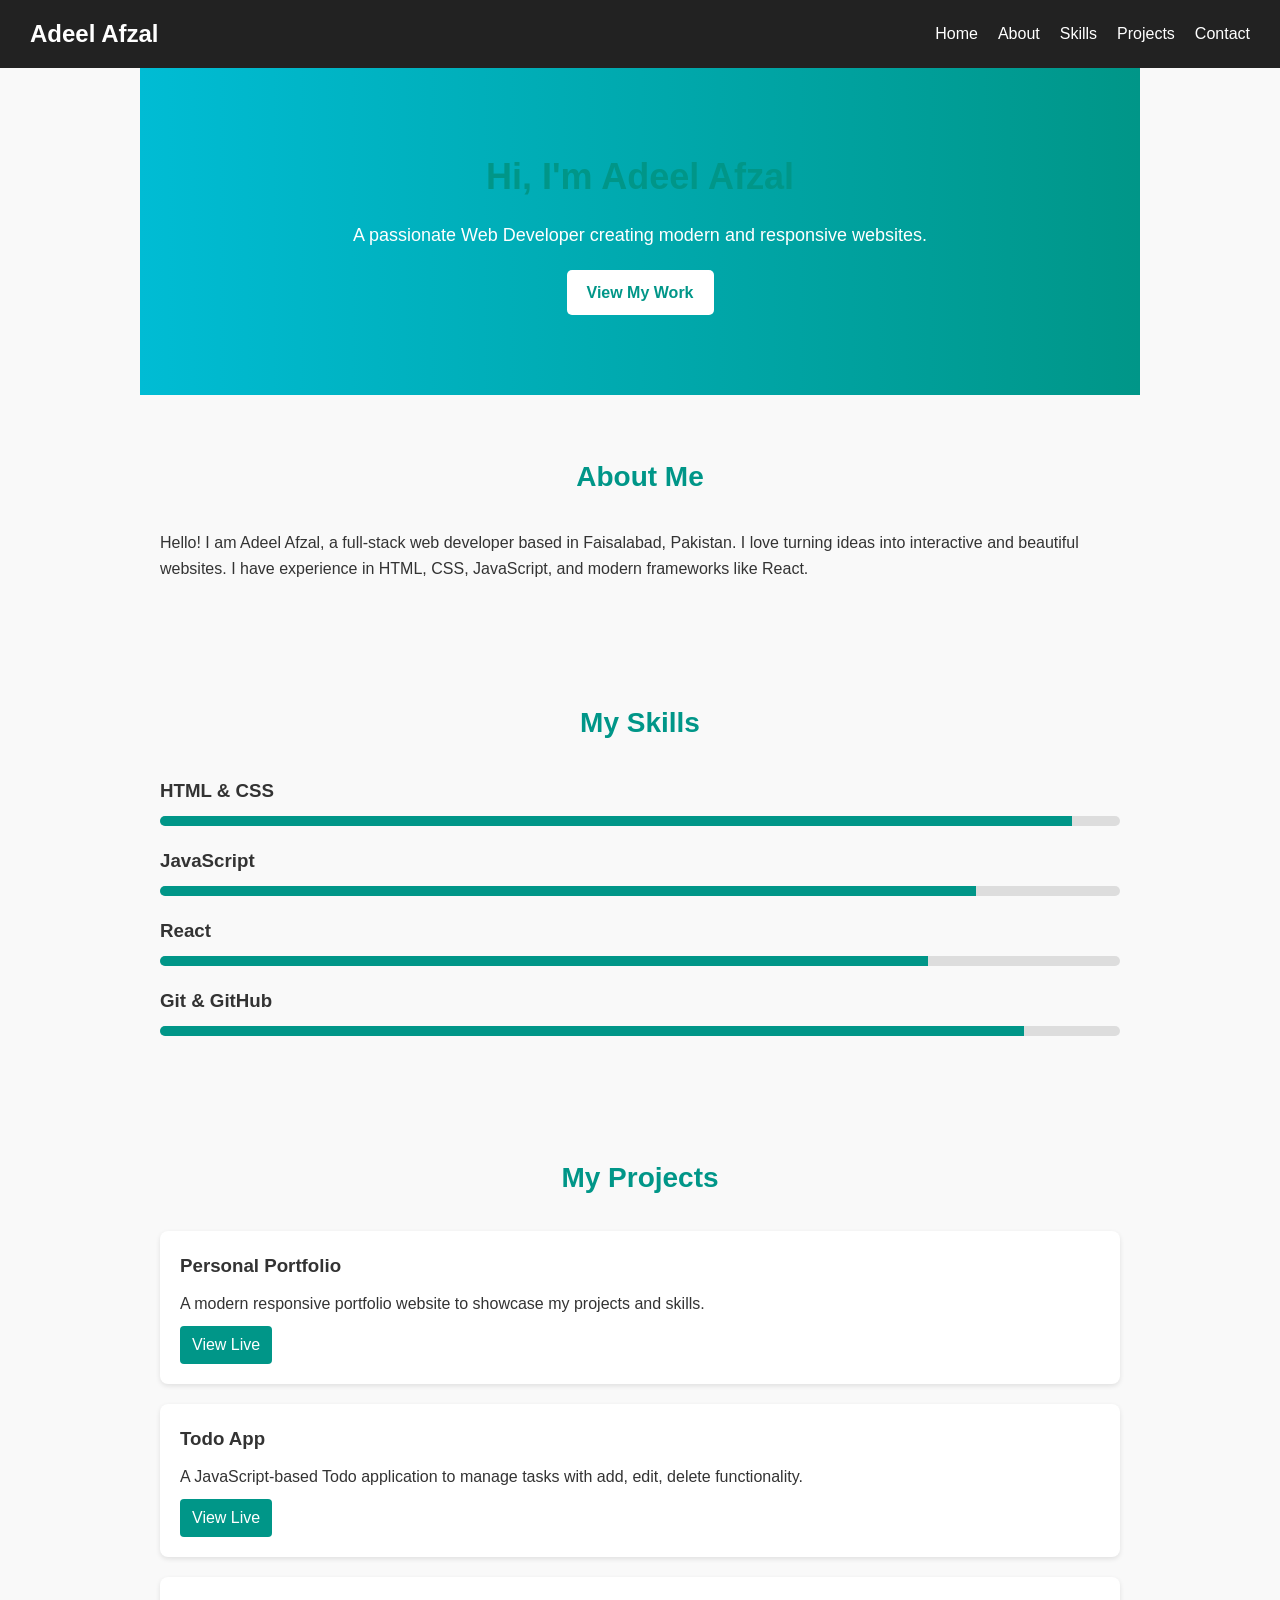
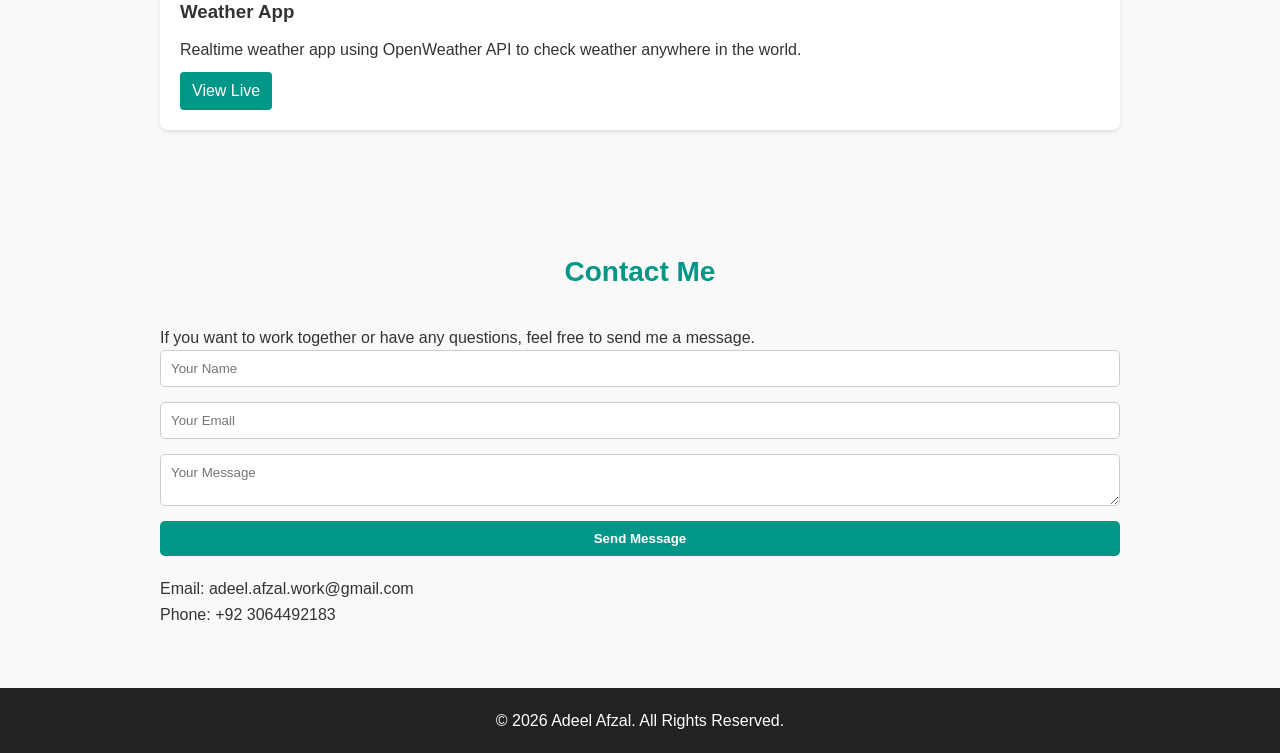
==== index.html @ 2c7554bf "Add files via upload" ====
<!DOCTYPE html>
<html lang="en">
<head>
    <meta charset="UTF-8">
    <meta name="viewport" content="width=device-width, initial-scale=1.0">
    <title>Adeel Afzal Portfolio</title>
    <link rel="stylesheet" href="style.css">
</head>
<body>

    <!-- Header / Logo -->
    <header>
        <div class="logo">
            <h1>Adeel Afzal</h1>
        </div>
        <nav>
            <ul>
                <li><a href="#home">Home</a></li>
                <li><a href="#about">About</a></li>
                <li><a href="#skills">Skills</a></li>
                <li><a href="#projects">Projects</a></li>
                <li><a href="#contact">Contact</a></li>
            </ul>
        </nav>
    </header>

    <!-- Hero Section -->
    <section id="home" class="hero">
        <h2>Hi, I'm Adeel Afzal</h2>
        <p>A passionate Web Developer creating modern and responsive websites.</p>
        <a href="#projects" class="btn">View My Work</a>
    </section>

    <!-- About Section -->
    <section id="about" class="about">
        <h2>About Me</h2>
        <p>Hello! I am Adeel Afzal, a full-stack web developer based in Faisalabad, Pakistan. I love turning ideas into interactive and beautiful websites. I have experience in HTML, CSS, JavaScript, and modern frameworks like React.</p>
    </section>

    <!-- Skills Section -->
    <section id="skills" class="skills">
        <h2>My Skills</h2>
        <div class="skill-list">
            <div class="skill">
                <h3>HTML & CSS</h3>
                <div class="skill-bar"><div class="skill-level" style="width: 95%;"></div></div>
            </div>
            <div class="skill">
                <h3>JavaScript</h3>
                <div class="skill-bar"><div class="skill-level" style="width: 85%;"></div></div>
            </div>
            <div class="skill">
                <h3>React</h3>
                <div class="skill-bar"><div class="skill-level" style="width: 80%;"></div></div>
            </div>
            <div class="skill">
                <h3>Git & GitHub</h3>
                <div class="skill-bar"><div class="skill-level" style="width: 90%;"></div></div>
            </div>
        </div>
    </section>

    <!-- Projects Section -->
    <section id="projects" class="projects">
        <h2>My Projects</h2>
        <div class="project-cards">
            <div class="project-card">
                <h3>Personal Portfolio</h3>
                <p>A modern responsive portfolio website to showcase my projects and skills.</p>
                <a href="https://adeelafzalwork-jp.github.io/portfolio/" target="_blank" class="btn-small">View Live</a>
            </div>
            <div class="project-card">
                <h3>Todo App</h3>
                <p>A JavaScript-based Todo application to manage tasks with add, edit, delete functionality.</p>
                <a href="#" class="btn-small">View Live</a>
            </div>
            <div class="project-card">
                <h3>Weather App</h3>
                <p>Realtime weather app using OpenWeather API to check weather anywhere in the world.</p>
                <a href="#" class="btn-small">View Live</a>
            </div>
        </div>
    </section>

    <!-- Contact Section -->
    <section id="contact" class="contact">
        <h2>Contact Me</h2>
        <p>If you want to work together or have any questions, feel free to send me a message.</p>
        <form action="mailto:adeel.afzal@example.com" method="post" enctype="text/plain">
            <input type="text" name="name" placeholder="Your Name" required>
            <input type="email" name="email" placeholder="Your Email" required>
            <textarea name="message" placeholder="Your Message" required></textarea>
            <button type="submit" class="btn">Send Message</button>
        </form>
        <div class="contact-info">
            <p>Email: adeel.afzal.work@gmail.com</p>
            <p>Phone: +92 3064492183</p>
        </div>
    </section>

    <!-- Footer -->
    <footer>
        <p>&copy; 2026 Adeel Afzal. All Rights Reserved.</p>
    </footer>

</body>
</html>
---- style.css ----
/* General Reset */
* {
    margin: 0;
    padding: 0;
    box-sizing: border-box;
    font-family: Arial, sans-serif;
}

/* Body */
body {
    line-height: 1.6;
    background: #f9f9f9;
    color: #333;
}

/* Header */
header {
    display: flex;
    justify-content: space-between;
    align-items: center;
    background: #222;
    color: #fff;
    padding: 15px 30px;
}

header .logo h1 {
    font-size: 24px;
}

header nav ul {
    list-style: none;
    display: flex;
    gap: 20px;
}

header nav ul li a {
    color: #fff;
    text-decoration: none;
    transition: color 0.3s;
}

header nav ul li a:hover {
    color: #00bcd4;
}

/* Hero Section */
.hero {
    text-align: center;
    padding: 80px 20px;
    background: linear-gradient(to right, #00bcd4, #009688);
    color: #fff;
}

.hero h2 {
    font-size: 36px;
    margin-bottom: 15px;
}

.hero p {
    font-size: 18px;
    margin-bottom: 20px;
}

.btn {
    display: inline-block;
    padding: 10px 20px;
    background: #fff;
    color: #009688;
    border-radius: 5px;
    text-decoration: none;
    font-weight: bold;
}

.btn:hover {
    background: #eee;
}

/* Sections */
section {
    padding: 60px 20px;
    max-width: 1000px;
    margin: auto;
}

section h2 {
    text-align: center;
    margin-bottom: 30px;
    font-size: 28px;
    color: #009688;
}

/* Skills */
.skill-list {
    display: grid;
    gap: 20px;
}

.skill h3 {
    margin-bottom: 10px;
}

.skill-bar {
    background: #ddd;
    border-radius: 5px;
    overflow: hidden;
}

.skill-level {
    height: 10px;
    background: #009688;
}

/* Projects */
.project-cards {
    display: grid;
    gap: 20px;
}

.project-card {
    background: #fff;
    padding: 20px;
    border-radius: 8px;
    box-shadow: 0 2px 5px rgba(0,0,0,0.1);
}

.project-card h3 {
    margin-bottom: 10px;
}

.btn-small {
    display: inline-block;
    margin-top: 10px;
    padding: 6px 12px;
    background: #009688;
    color: #fff;
    border-radius: 4px;
    text-decoration: none;
}

.btn-small:hover {
    background: #00796b;
}

/* Contact */
.contact form {
    display: grid;
    gap: 15px;
    margin-bottom: 20px;
}

.contact input, .contact textarea {
    padding: 10px;
    border: 1px solid #ccc;
    border-radius: 5px;
}

.contact button {
    background: #009688;
    color: #fff;
    border: none;
    padding: 10px;
    border-radius: 5px;
    cursor: pointer;
}

.contact button:hover {
    background: #00796b;
}

/* Footer */
footer {
    text-align: center;
    padding: 20px;
    background: #222;
    color: #fff;
}

/* Responsive */
@media (max-width: 768px) {
    header {
        flex-direction: column;
    }
    header nav ul {
        flex-direction: column;
        align-items: center;
    }
}
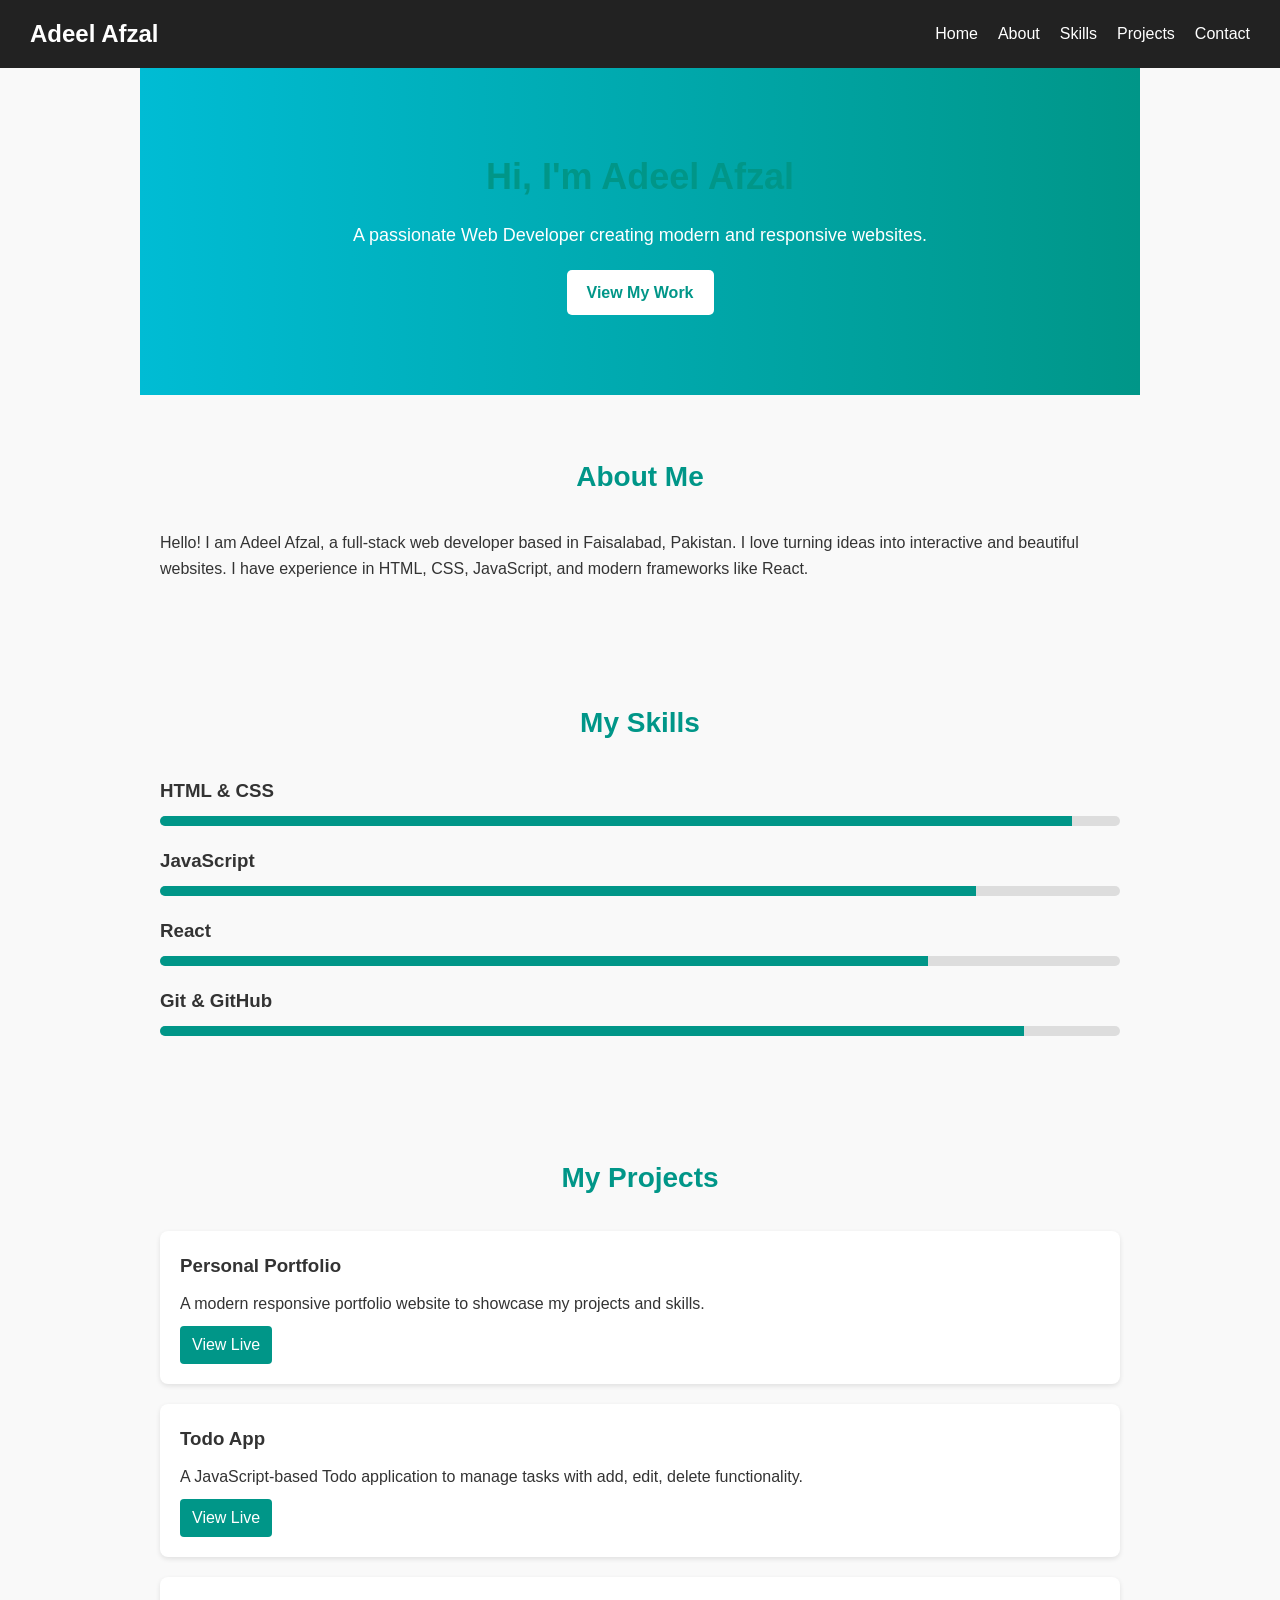
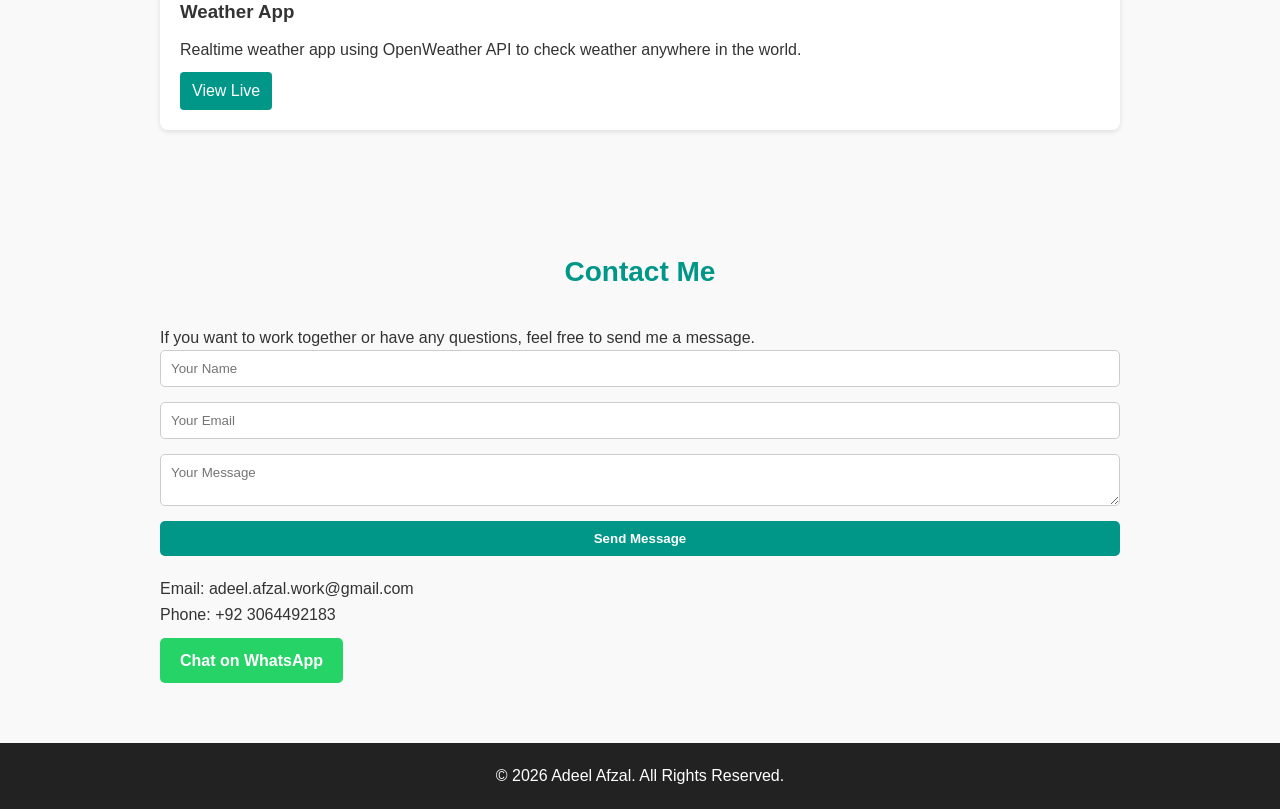
==== commit 12a769af: "Add files via upload" ====
--- a/index.html
+++ b/index.html
@@ -92,9 +92,15 @@
             <textarea name="message" placeholder="Your Message" required></textarea>
             <button type="submit" class="btn">Send Message</button>
         </form>
+
+        <!-- Contact Info with WhatsApp Button -->
         <div class="contact-info">
             <p>Email: adeel.afzal.work@gmail.com</p>
             <p>Phone: +92 3064492183</p>
+            <!-- WhatsApp Button -->
+            <a href="https://wa.me/923064492183?text=Hello%20Adeel!" target="_blank" class="whatsapp-btn">
+                Chat on WhatsApp
+            </a>
         </div>
     </section>
 
--- a/style.css
+++ b/style.css
@@ -165,6 +165,23 @@
 
 .contact button:hover {
     background: #00796b;
+}
+
+/* WhatsApp Button */
+.whatsapp-btn {
+    display: inline-block;
+    background-color: #25D366;
+    color: #fff;
+    padding: 10px 20px;
+    border-radius: 5px;
+    text-decoration: none;
+    font-weight: bold;
+    margin-top: 10px;
+    transition: background 0.3s;
+}
+
+.whatsapp-btn:hover {
+    background-color: #1DA851;
 }
 
 /* Footer */
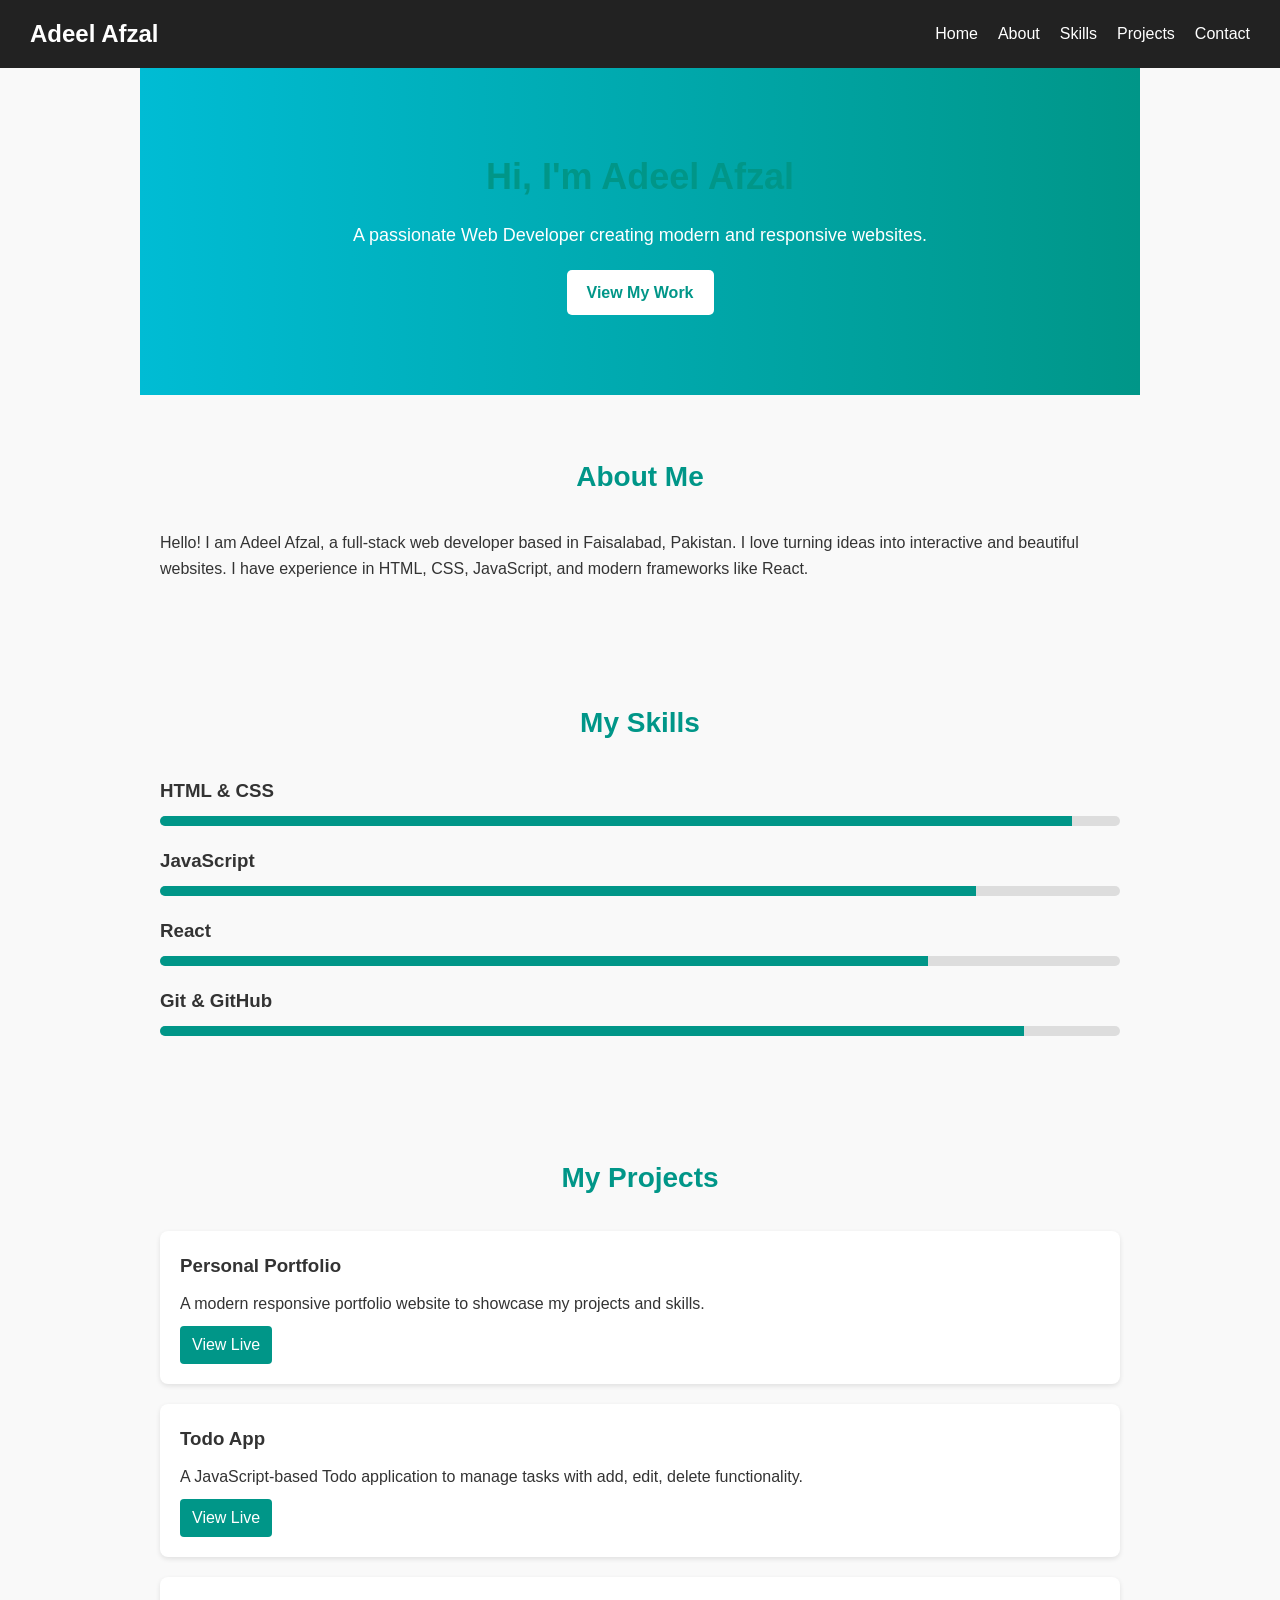
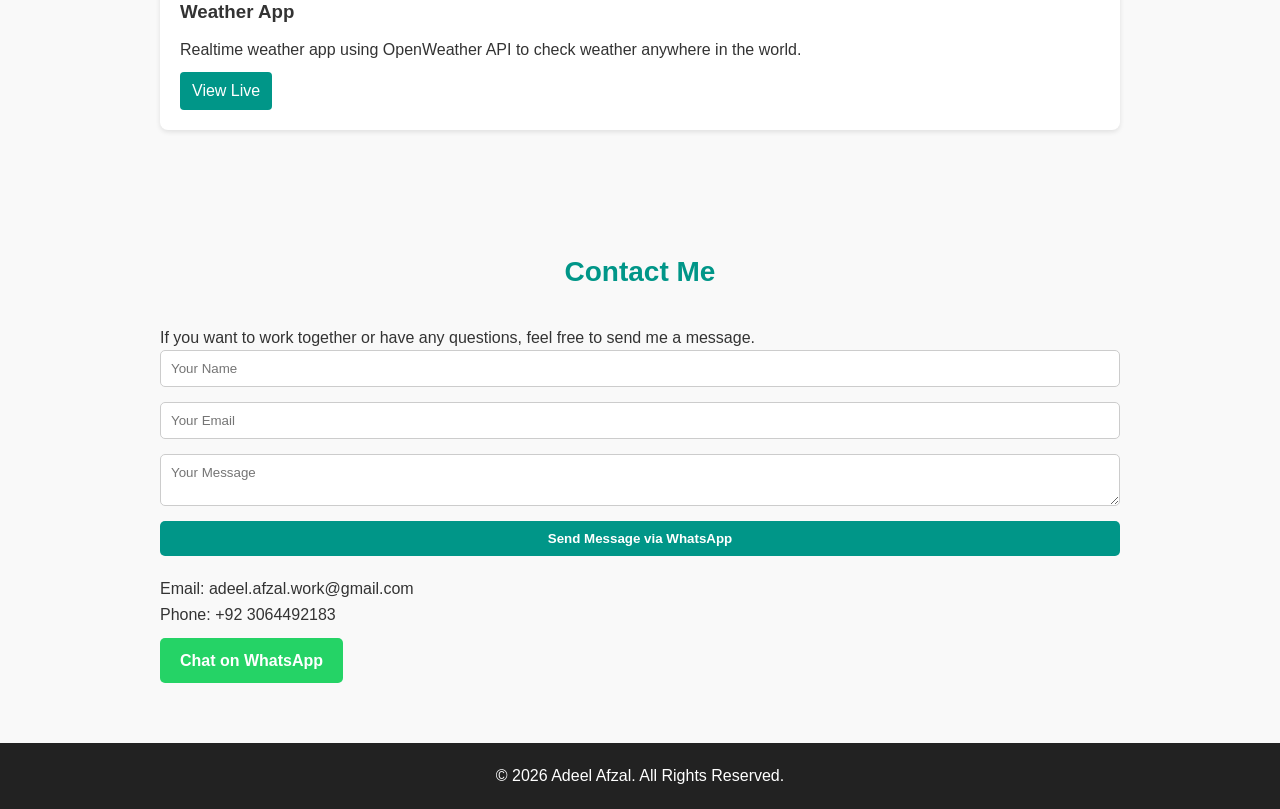
==== commit fc834978: "Add files via upload" ====
--- a/index.html
+++ b/index.html
@@ -86,18 +86,18 @@
     <section id="contact" class="contact">
         <h2>Contact Me</h2>
         <p>If you want to work together or have any questions, feel free to send me a message.</p>
-        <form action="mailto:adeel.afzal@example.com" method="post" enctype="text/plain">
-            <input type="text" name="name" placeholder="Your Name" required>
-            <input type="email" name="email" placeholder="Your Email" required>
-            <textarea name="message" placeholder="Your Message" required></textarea>
-            <button type="submit" class="btn">Send Message</button>
+
+        <!-- WhatsApp Form -->
+        <form id="whatsappForm">
+            <input type="text" name="name" id="name" placeholder="Your Name" required>
+            <input type="email" name="email" id="email" placeholder="Your Email" required>
+            <textarea name="message" id="message" placeholder="Your Message" required></textarea>
+            <button type="submit" class="btn">Send Message via WhatsApp</button>
         </form>
 
-        <!-- Contact Info with WhatsApp Button -->
         <div class="contact-info">
             <p>Email: adeel.afzal.work@gmail.com</p>
             <p>Phone: +92 3064492183</p>
-            <!-- WhatsApp Button -->
             <a href="https://wa.me/923064492183?text=Hello%20Adeel!" target="_blank" class="whatsapp-btn">
                 Chat on WhatsApp
             </a>
@@ -109,5 +109,27 @@
         <p>&copy; 2026 Adeel Afzal. All Rights Reserved.</p>
     </footer>
 
+    <!-- WhatsApp Form Script -->
+    <script>
+    document.getElementById('whatsappForm').addEventListener('submit', function(e){
+        e.preventDefault(); // Prevent normal form submission
+
+        // Get form values
+        let name = document.getElementById('name').value;
+        let email = document.getElementById('email').value;
+        let message = document.getElementById('message').value;
+
+        // Combine into WhatsApp text
+        let fullMessage = `Name: ${name}%0AEmail: ${email}%0AMessage: ${message}`;
+
+        // Your WhatsApp number
+        let whatsappNumber = "923064492183";
+
+        // Open WhatsApp link
+        let url = `https://wa.me/${whatsappNumber}?text=${fullMessage}`;
+        window.open(url, '_blank');
+    });
+    </script>
+
 </body>
 </html>
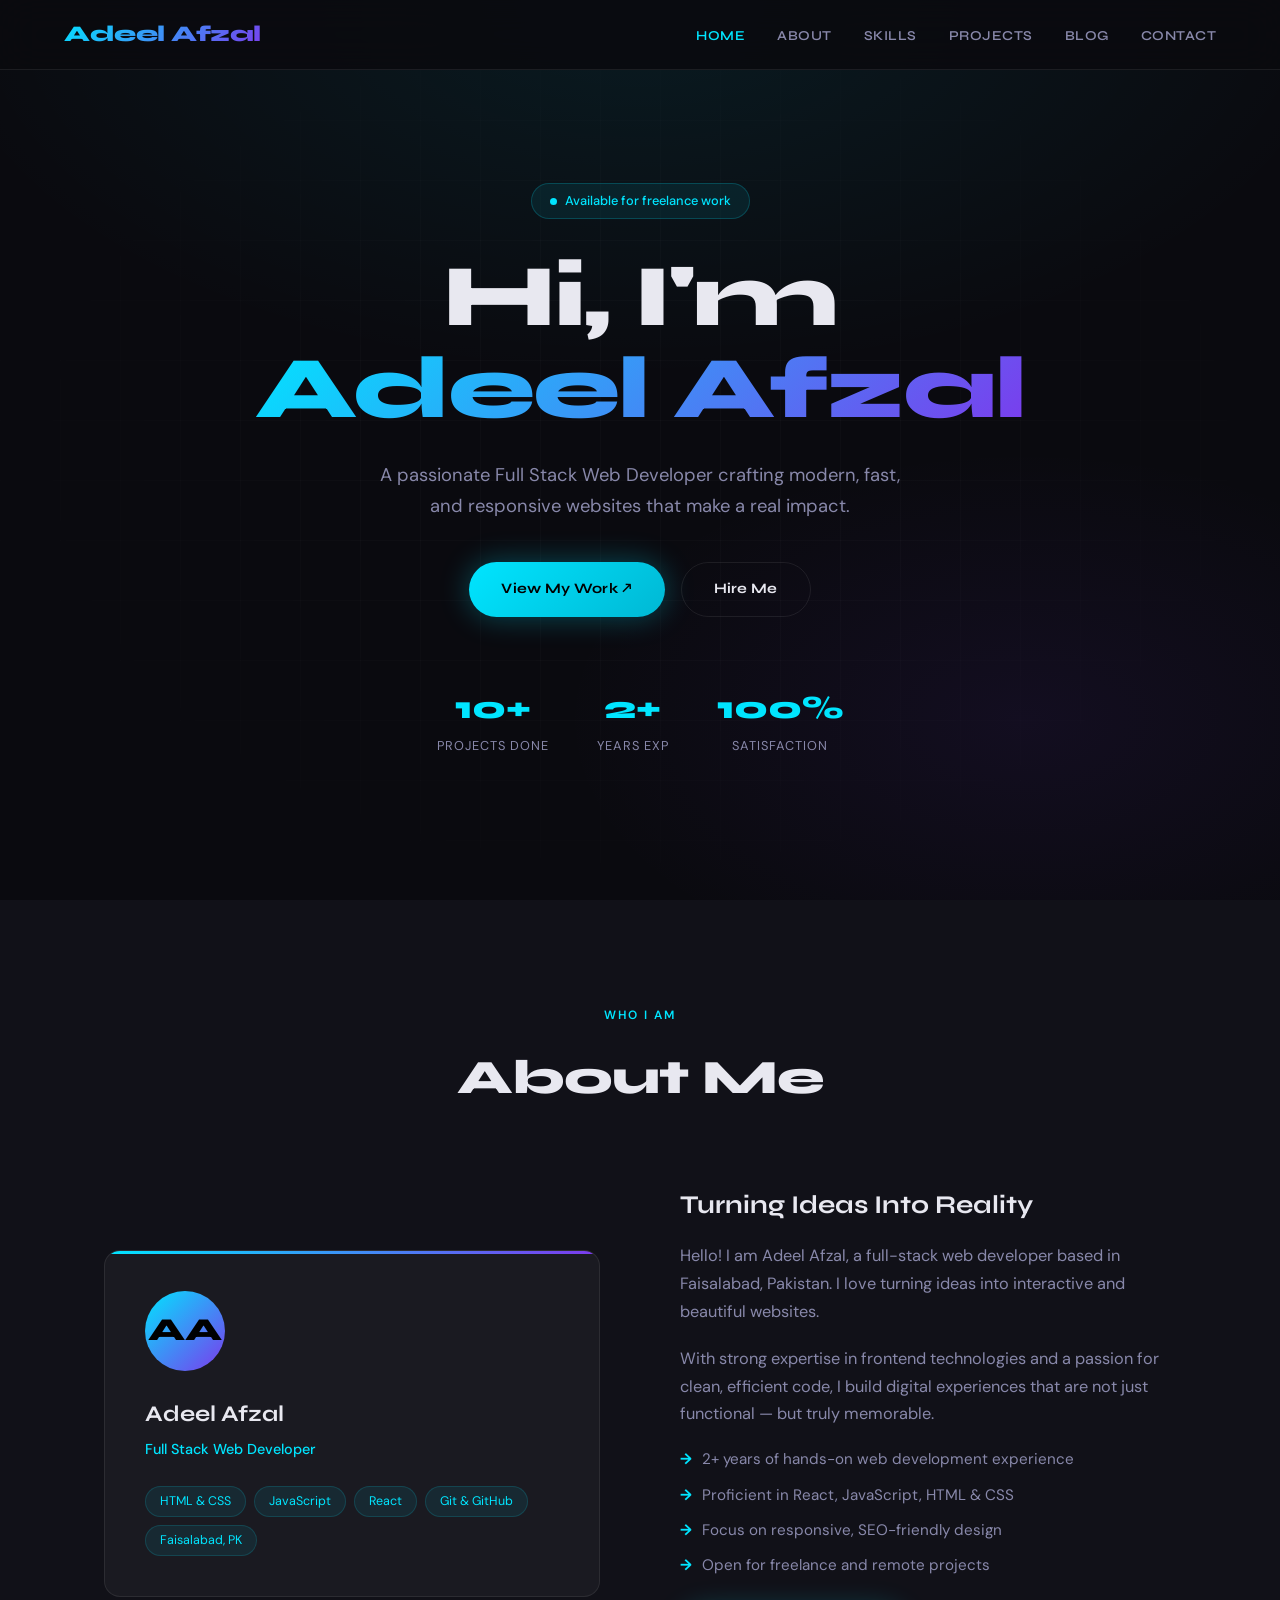
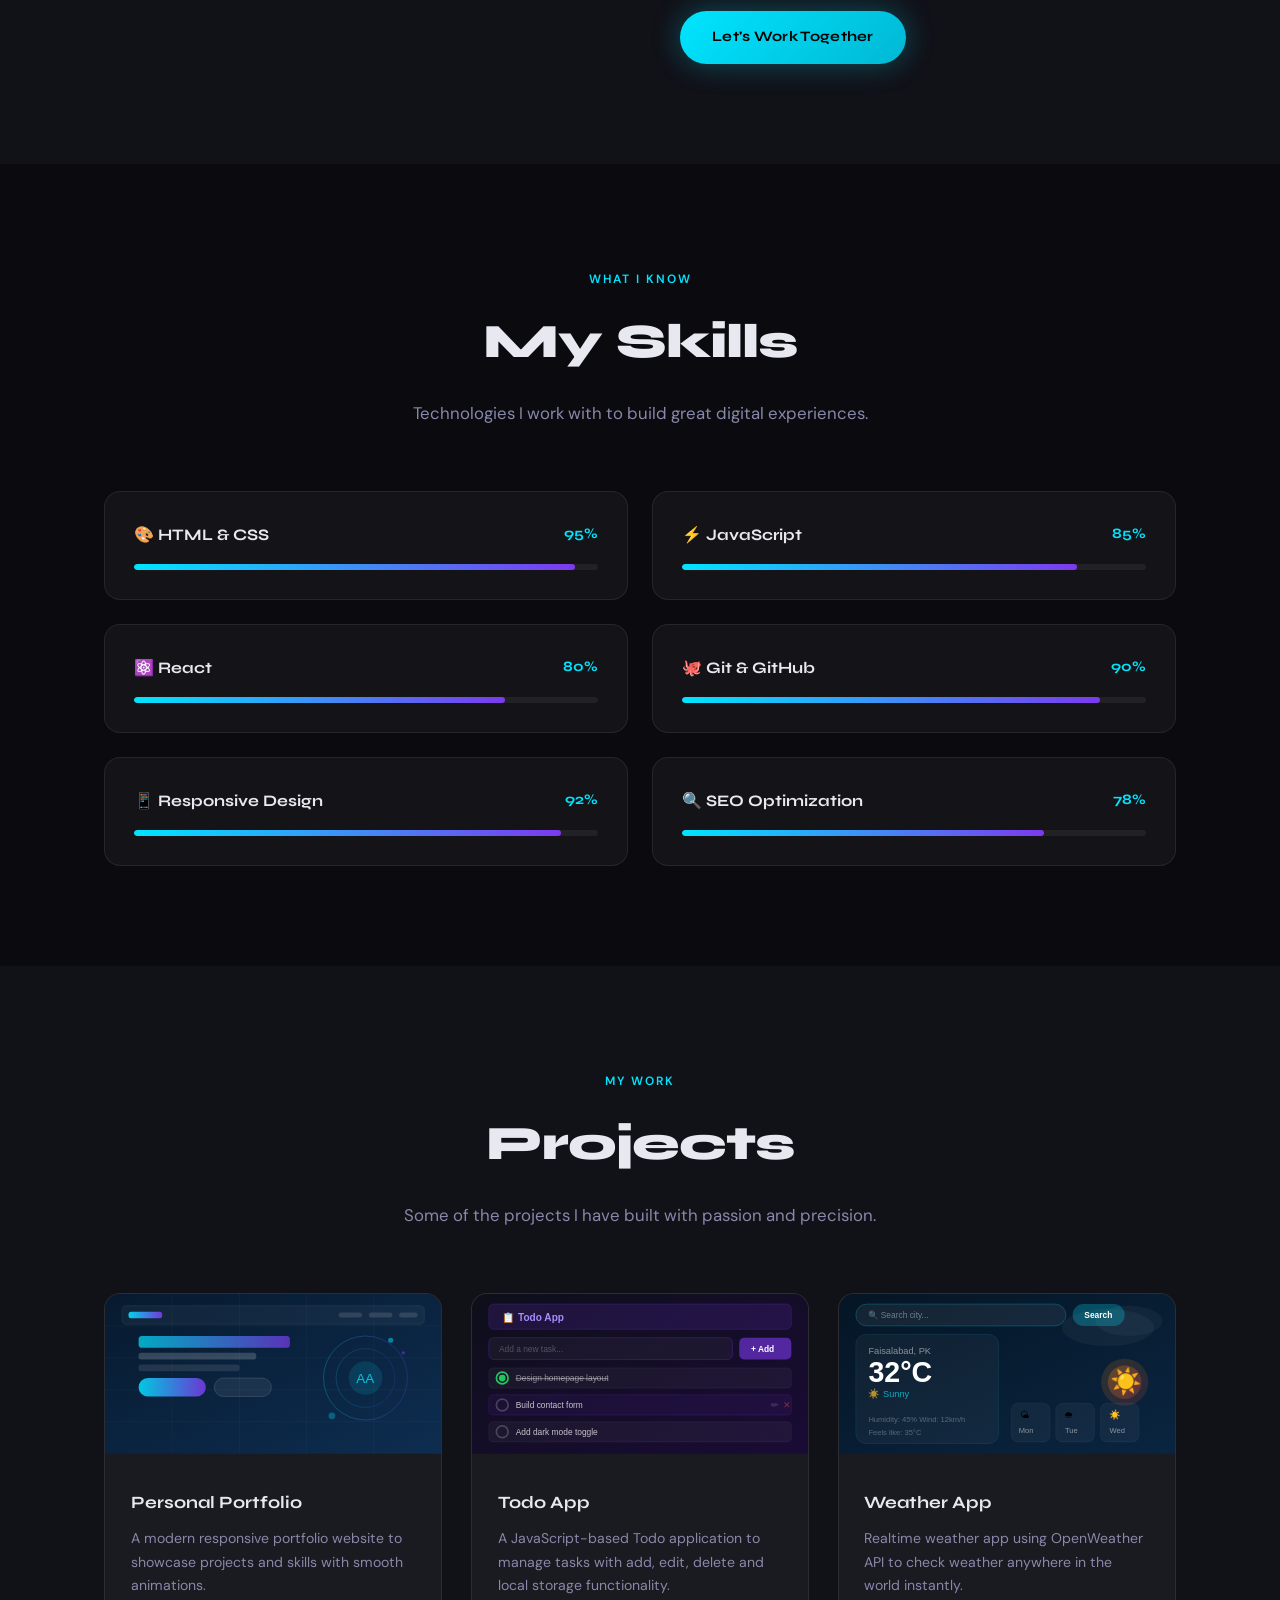
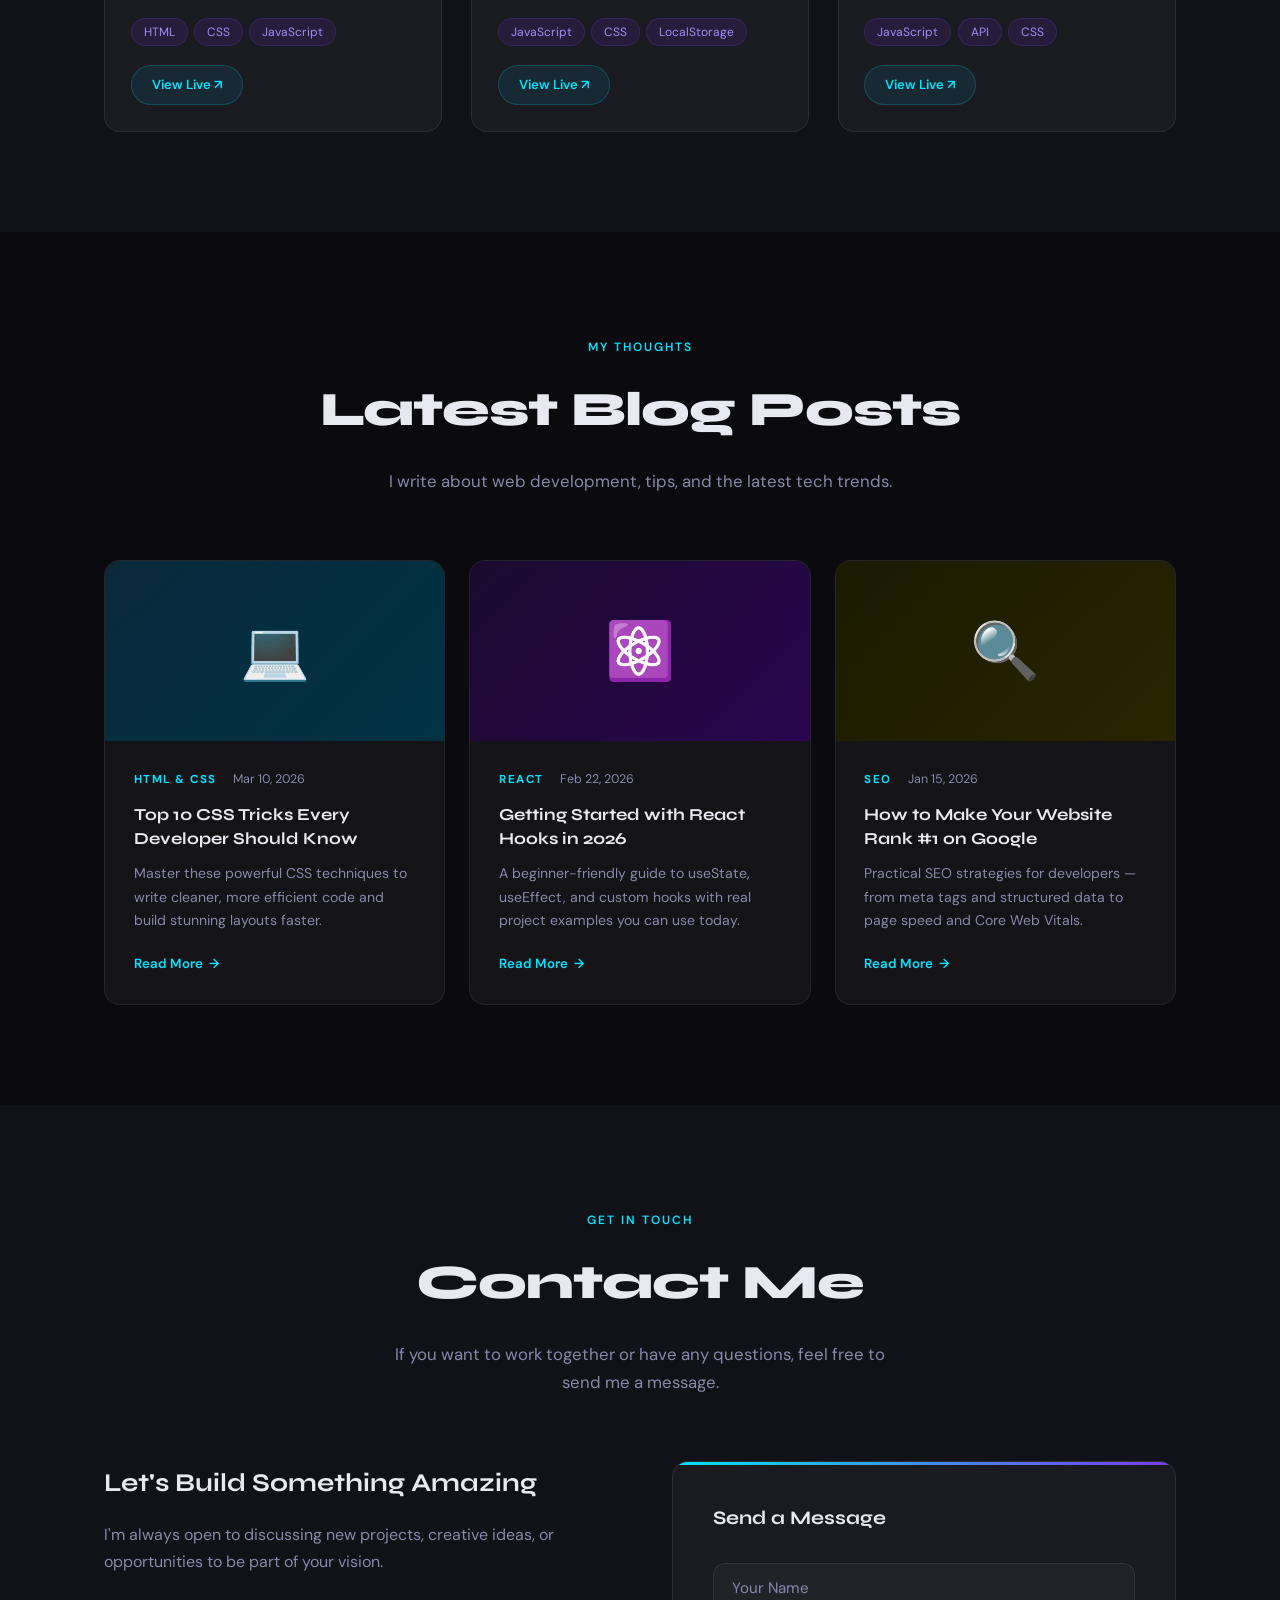
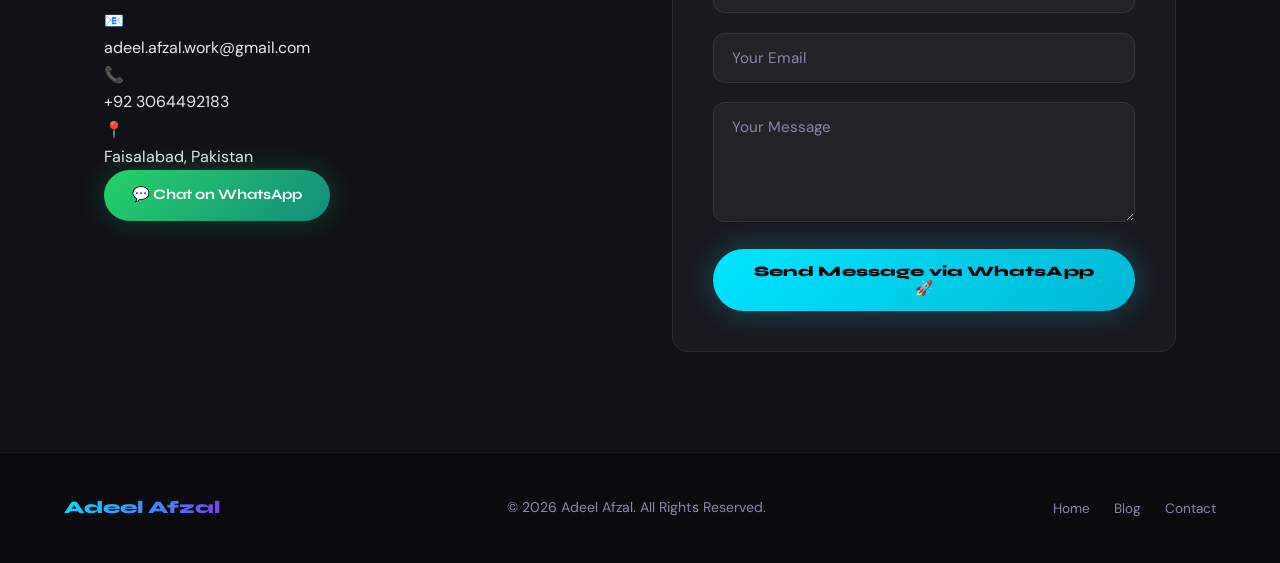
==== commit d2c157b6: "Add files via upload" ====
--- a/index.html
+++ b/index.html
@@ -3,132 +3,538 @@
 <head>
     <meta charset="UTF-8">
     <meta name="viewport" content="width=device-width, initial-scale=1.0">
+
+    <!-- ===== SEO Meta Tags ===== -->
     <title>Adeel Afzal Portfolio</title>
+    <meta name="description" content="Adeel Afzal - Full Stack Web Developer from Faisalabad, Pakistan. Expert in HTML, CSS, JavaScript and React. View projects, blog, and contact me.">
+    <meta name="keywords" content="Adeel Afzal, Web Developer, Full Stack Developer, React Developer, Faisalabad Pakistan, Frontend Developer, Portfolio, Blog, HTML CSS JavaScript">
+    <meta name="author" content="Adeel Afzal">
+    <meta name="robots" content="index, follow">
+    <link rel="canonical" href="https://adeelafzalwork-jp.github.io/portfolio/">
+
+    <!-- Open Graph -->
+    <meta property="og:type" content="website">
+    <meta property="og:title" content="Adeel Afzal | Full Stack Web Developer">
+    <meta property="og:description" content="Full Stack Web Developer creating modern, fast, responsive websites. Based in Faisalabad, Pakistan.">
+    <meta property="og:url" content="https://adeelafzalwork-jp.github.io/portfolio/">
+
+    <!-- Twitter Card -->
+    <meta name="twitter:card" content="summary_large_image">
+    <meta name="twitter:title" content="Adeel Afzal | Web Developer Portfolio">
+    <meta name="twitter:description" content="Full Stack Developer — HTML, CSS, JS, React. Faisalabad, Pakistan.">
+
+    <!-- Schema.org -->
+    <script type="application/ld+json">
+    {
+      "@context": "https://schema.org",
+      "@type": "Person",
+      "name": "Adeel Afzal",
+      "jobTitle": "Full Stack Web Developer",
+      "url": "https://adeelafzalwork-jp.github.io/portfolio/",
+      "email": "adeel.afzal.work@gmail.com",
+      "telephone": "+92 3064492183",
+      "address": {
+        "@type": "PostalAddress",
+        "addressLocality": "Faisalabad",
+        "addressCountry": "Pakistan"
+      }
+    }
+    </script>
+
+    <!-- Google Fonts -->
+    <link rel="preconnect" href="https://fonts.googleapis.com">
+    <link rel="preconnect" href="https://fonts.gstatic.com" crossorigin>
+    <link href="https://fonts.googleapis.com/css2?family=Syne:wght@400;600;700;800&family=DM+Sans:ital,wght@0,300;0,400;0,500;1,300&display=swap" rel="stylesheet">
+
+    <!-- CSS -->
     <link rel="stylesheet" href="style.css">
 </head>
 <body>
 
-    <!-- Header / Logo -->
+    <!-- ===== HEADER ===== -->
     <header>
         <div class="logo">
             <h1>Adeel Afzal</h1>
         </div>
         <nav>
-            <ul>
+            <ul id="navMenu">
                 <li><a href="#home">Home</a></li>
                 <li><a href="#about">About</a></li>
                 <li><a href="#skills">Skills</a></li>
                 <li><a href="#projects">Projects</a></li>
+                <li><a href="#blog">Blog</a></li>
                 <li><a href="#contact">Contact</a></li>
             </ul>
         </nav>
+        <div class="hamburger" id="hamburger" onclick="toggleMenu()">
+            <span></span><span></span><span></span>
+        </div>
     </header>
 
-    <!-- Hero Section -->
-    <section id="home" class="hero">
-        <h2>Hi, I'm Adeel Afzal</h2>
-        <p>A passionate Web Developer creating modern and responsive websites.</p>
-        <a href="#projects" class="btn">View My Work</a>
+    <!-- ===== HERO ===== -->
+    <section id="home">
+        <div class="hero-bg"></div>
+        <div class="hero-grid"></div>
+        <div class="hero-content">
+            <div class="hero-badge">Available for freelance work</div>
+            <h2>Hi, I'm <span class="grad">Adeel Afzal</span></h2>
+            <p class="hero-desc">A passionate Full Stack Web Developer crafting modern, fast, and responsive websites that make a real impact.</p>
+            <div class="hero-buttons">
+                <a href="#projects" class="btn btn-primary">View My Work ↗</a>
+                <a href="#contact" class="btn btn-outline">Hire Me</a>
+            </div>
+            <div class="hero-stats">
+                <div class="stat">
+                    <div class="stat-num">10+</div>
+                    <div class="stat-label">Projects Done</div>
+                </div>
+                <div class="stat">
+                    <div class="stat-num">2+</div>
+                    <div class="stat-label">Years Exp</div>
+                </div>
+                <div class="stat">
+                    <div class="stat-num">100%</div>
+                    <div class="stat-label">Satisfaction</div>
+                </div>
+            </div>
+        </div>
     </section>
 
-    <!-- About Section -->
-    <section id="about" class="about">
-        <h2>About Me</h2>
-        <p>Hello! I am Adeel Afzal, a full-stack web developer based in Faisalabad, Pakistan. I love turning ideas into interactive and beautiful websites. I have experience in HTML, CSS, JavaScript, and modern frameworks like React.</p>
+    <!-- ===== ABOUT ===== -->
+    <section id="about" class="section-pad">
+        <div class="container">
+            <div class="section-header">
+                <span class="section-tag">Who I Am</span>
+                <h2>About Me</h2>
+            </div>
+            <div class="about-grid">
+                <div class="about-visual">
+                    <div class="about-card">
+                        <div class="about-glow"></div>
+                        <div class="about-avatar">AA</div>
+                        <div class="about-name">Adeel Afzal</div>
+                        <div class="about-role">Full Stack Web Developer</div>
+                        <div class="about-tags">
+                            <span class="tag">HTML & CSS</span>
+                            <span class="tag">JavaScript</span>
+                            <span class="tag">React</span>
+                            <span class="tag">Git & GitHub</span>
+                            <span class="tag">Faisalabad, PK</span>
+                        </div>
+                    </div>
+                </div>
+                <div class="about-text">
+                    <h3>Turning Ideas Into Reality</h3>
+                    <p>Hello! I am Adeel Afzal, a full-stack web developer based in Faisalabad, Pakistan. I love turning ideas into interactive and beautiful websites.</p>
+                    <p>With strong expertise in frontend technologies and a passion for clean, efficient code, I build digital experiences that are not just functional — but truly memorable.</p>
+                    <ul class="about-list">
+                        <li>2+ years of hands-on web development experience</li>
+                        <li>Proficient in React, JavaScript, HTML & CSS</li>
+                        <li>Focus on responsive, SEO-friendly design</li>
+                        <li>Open for freelance and remote projects</li>
+                    </ul>
+                    <a href="#contact" class="btn btn-primary">Let's Work Together</a>
+                </div>
+            </div>
+        </div>
     </section>
 
-    <!-- Skills Section -->
-    <section id="skills" class="skills">
-        <h2>My Skills</h2>
-        <div class="skill-list">
-            <div class="skill">
-                <h3>HTML & CSS</h3>
-                <div class="skill-bar"><div class="skill-level" style="width: 95%;"></div></div>
-            </div>
-            <div class="skill">
-                <h3>JavaScript</h3>
-                <div class="skill-bar"><div class="skill-level" style="width: 85%;"></div></div>
-            </div>
-            <div class="skill">
-                <h3>React</h3>
-                <div class="skill-bar"><div class="skill-level" style="width: 80%;"></div></div>
-            </div>
-            <div class="skill">
-                <h3>Git & GitHub</h3>
-                <div class="skill-bar"><div class="skill-level" style="width: 90%;"></div></div>
+    <!-- ===== SKILLS ===== -->
+    <section id="skills" class="section-pad">
+        <div class="container">
+            <div class="section-header">
+                <span class="section-tag">What I Know</span>
+                <h2>My Skills</h2>
+                <p>Technologies I work with to build great digital experiences.</p>
+            </div>
+            <div class="skills-grid">
+                <div class="skill-item">
+                    <div class="skill-top">
+                        <span class="skill-name"><span class="skill-icon">🎨</span> HTML & CSS</span>
+                        <span class="skill-percent">95%</span>
+                    </div>
+                    <div class="skill-bar"><div class="skill-level" style="width:95%"></div></div>
+                </div>
+                <div class="skill-item">
+                    <div class="skill-top">
+                        <span class="skill-name"><span class="skill-icon">⚡</span> JavaScript</span>
+                        <span class="skill-percent">85%</span>
+                    </div>
+                    <div class="skill-bar"><div class="skill-level" style="width:85%"></div></div>
+                </div>
+                <div class="skill-item">
+                    <div class="skill-top">
+                        <span class="skill-name"><span class="skill-icon">⚛️</span> React</span>
+                        <span class="skill-percent">80%</span>
+                    </div>
+                    <div class="skill-bar"><div class="skill-level" style="width:80%"></div></div>
+                </div>
+                <div class="skill-item">
+                    <div class="skill-top">
+                        <span class="skill-name"><span class="skill-icon">🐙</span> Git & GitHub</span>
+                        <span class="skill-percent">90%</span>
+                    </div>
+                    <div class="skill-bar"><div class="skill-level" style="width:90%"></div></div>
+                </div>
+                <div class="skill-item">
+                    <div class="skill-top">
+                        <span class="skill-name"><span class="skill-icon">📱</span> Responsive Design</span>
+                        <span class="skill-percent">92%</span>
+                    </div>
+                    <div class="skill-bar"><div class="skill-level" style="width:92%"></div></div>
+                </div>
+                <div class="skill-item">
+                    <div class="skill-top">
+                        <span class="skill-name"><span class="skill-icon">🔍</span> SEO Optimization</span>
+                        <span class="skill-percent">78%</span>
+                    </div>
+                    <div class="skill-bar"><div class="skill-level" style="width:78%"></div></div>
+                </div>
             </div>
         </div>
     </section>
 
-    <!-- Projects Section -->
-    <section id="projects" class="projects">
-        <h2>My Projects</h2>
-        <div class="project-cards">
-            <div class="project-card">
-                <h3>Personal Portfolio</h3>
-                <p>A modern responsive portfolio website to showcase my projects and skills.</p>
-                <a href="https://adeelafzalwork-jp.github.io/portfolio/" target="_blank" class="btn-small">View Live</a>
-            </div>
-            <div class="project-card">
-                <h3>Todo App</h3>
-                <p>A JavaScript-based Todo application to manage tasks with add, edit, delete functionality.</p>
-                <a href="#" class="btn-small">View Live</a>
-            </div>
-            <div class="project-card">
-                <h3>Weather App</h3>
-                <p>Realtime weather app using OpenWeather API to check weather anywhere in the world.</p>
-                <a href="#" class="btn-small">View Live</a>
+    <!-- ===== PROJECTS ===== -->
+    <section id="projects" class="section-pad">
+        <div class="container">
+            <div class="section-header">
+                <span class="section-tag">My Work</span>
+                <h2>Projects</h2>
+                <p>Some of the projects I have built with passion and precision.</p>
+            </div>
+            <div class="projects-grid">
+
+                <!-- Project 1: Portfolio -->
+                <div class="project-card">
+                    <div class="project-thumb">
+                        <svg viewBox="0 0 400 190" xmlns="http://www.w3.org/2000/svg" preserveAspectRatio="xMidYMid slice">
+                            <defs>
+                                <linearGradient id="pg1" x1="0%" y1="0%" x2="100%" y2="100%">
+                                    <stop offset="0%" style="stop-color:#071a2f"/>
+                                    <stop offset="100%" style="stop-color:#0d2d50"/>
+                                </linearGradient>
+                                <linearGradient id="acc1" x1="0%" y1="0%" x2="100%" y2="0%">
+                                    <stop offset="0%" style="stop-color:#00e5ff"/>
+                                    <stop offset="100%" style="stop-color:#7c3aed"/>
+                                </linearGradient>
+                            </defs>
+                            <!-- BG -->
+                            <rect width="400" height="190" fill="url(#pg1)"/>
+                            <!-- Grid lines -->
+                            <line x1="0" y1="38" x2="400" y2="38" stroke="rgba(255,255,255,0.04)" stroke-width="1"/>
+                            <line x1="0" y1="76" x2="400" y2="76" stroke="rgba(255,255,255,0.04)" stroke-width="1"/>
+                            <line x1="0" y1="114" x2="400" y2="114" stroke="rgba(255,255,255,0.04)" stroke-width="1"/>
+                            <line x1="0" y1="152" x2="400" y2="152" stroke="rgba(255,255,255,0.04)" stroke-width="1"/>
+                            <line x1="80" y1="0" x2="80" y2="190" stroke="rgba(255,255,255,0.04)" stroke-width="1"/>
+                            <line x1="160" y1="0" x2="160" y2="190" stroke="rgba(255,255,255,0.04)" stroke-width="1"/>
+                            <line x1="240" y1="0" x2="240" y2="190" stroke="rgba(255,255,255,0.04)" stroke-width="1"/>
+                            <line x1="320" y1="0" x2="320" y2="190" stroke="rgba(255,255,255,0.04)" stroke-width="1"/>
+                            <!-- Nav bar mockup -->
+                            <rect x="20" y="14" width="360" height="22" rx="5" fill="rgba(255,255,255,0.04)" stroke="rgba(255,255,255,0.08)" stroke-width="1"/>
+                            <rect x="28" y="21" width="40" height="8" rx="3" fill="url(#acc1)" opacity="0.9"/>
+                            <rect x="278" y="22" width="28" height="6" rx="3" fill="rgba(255,255,255,0.12)"/>
+                            <rect x="314" y="22" width="28" height="6" rx="3" fill="rgba(255,255,255,0.12)"/>
+                            <rect x="350" y="22" width="22" height="6" rx="3" fill="rgba(255,255,255,0.12)"/>
+                            <!-- Hero text mockup -->
+                            <rect x="40" y="50" width="180" height="14" rx="4" fill="url(#acc1)" opacity="0.7"/>
+                            <rect x="40" y="70" width="140" height="8" rx="3" fill="rgba(255,255,255,0.18)"/>
+                            <rect x="40" y="84" width="120" height="8" rx="3" fill="rgba(255,255,255,0.10)"/>
+                            <!-- CTA Button -->
+                            <rect x="40" y="100" width="80" height="22" rx="11" fill="url(#acc1)" opacity="0.85"/>
+                            <rect x="130" y="100" width="68" height="22" rx="11" fill="rgba(255,255,255,0.07)" stroke="rgba(255,255,255,0.15)" stroke-width="1"/>
+                            <!-- Right side decoration -->
+                            <circle cx="310" cy="100" r="50" fill="none" stroke="url(#acc1)" stroke-width="1" opacity="0.3"/>
+                            <circle cx="310" cy="100" r="35" fill="none" stroke="url(#acc1)" stroke-width="1" opacity="0.2"/>
+                            <circle cx="310" cy="100" r="20" fill="rgba(0,229,255,0.12)"/>
+                            <text x="299" y="106" font-family="sans-serif" font-size="16" fill="rgba(0,229,255,0.8)">AA</text>
+                            <!-- Dots -->
+                            <circle cx="340" cy="55" r="3" fill="#00e5ff" opacity="0.5"/>
+                            <circle cx="355" cy="70" r="2" fill="#7c3aed" opacity="0.5"/>
+                            <circle cx="270" cy="145" r="4" fill="#00e5ff" opacity="0.3"/>
+                        </svg>
+                        <div class="thumb-overlay"></div>
+                    </div>
+                    <div class="project-body">
+                        <h3>Personal Portfolio</h3>
+                        <p>A modern responsive portfolio website to showcase projects and skills with smooth animations.</p>
+                        <div class="project-techs">
+                            <span class="tech-tag">HTML</span>
+                            <span class="tech-tag">CSS</span>
+                            <span class="tech-tag">JavaScript</span>
+                        </div>
+                        <a href="https://adeelafzalwork-jp.github.io/portfolio/" target="_blank" class="btn-small">View Live ↗</a>
+                    </div>
+                </div>
+
+                <!-- Project 2: Todo App -->
+                <div class="project-card">
+                    <div class="project-thumb">
+                        <svg viewBox="0 0 400 190" xmlns="http://www.w3.org/2000/svg" preserveAspectRatio="xMidYMid slice">
+                            <defs>
+                                <linearGradient id="pg2" x1="0%" y1="0%" x2="100%" y2="100%">
+                                    <stop offset="0%" style="stop-color:#0e0f1a"/>
+                                    <stop offset="100%" style="stop-color:#1a0b35"/>
+                                </linearGradient>
+                            </defs>
+                            <rect width="400" height="190" fill="url(#pg2)"/>
+                            <!-- App header -->
+                            <rect x="20" y="12" width="360" height="30" rx="6" fill="rgba(124,58,237,0.15)" stroke="rgba(124,58,237,0.25)" stroke-width="1"/>
+                            <text x="36" y="32" font-family="sans-serif" font-size="12" font-weight="bold" fill="#a78bfa">📋 Todo App</text>
+                            <!-- Input bar -->
+                            <rect x="20" y="52" width="290" height="26" rx="6" fill="rgba(255,255,255,0.04)" stroke="rgba(124,58,237,0.3)" stroke-width="1"/>
+                            <text x="32" y="69" font-family="sans-serif" font-size="10" fill="rgba(255,255,255,0.25)">Add a new task...</text>
+                            <rect x="318" y="52" width="62" height="26" rx="6" fill="rgba(124,58,237,0.6)"/>
+                            <text x="332" y="69" font-family="sans-serif" font-size="10" fill="white" font-weight="bold">+ Add</text>
+                            <!-- Todo items -->
+                            <rect x="20" y="88" width="360" height="24" rx="5" fill="rgba(255,255,255,0.04)" stroke="rgba(255,255,255,0.06)" stroke-width="1"/>
+                            <circle cx="36" cy="100" r="7" fill="none" stroke="#22c55e" stroke-width="2"/>
+                            <circle cx="36" cy="100" r="4" fill="#22c55e"/>
+                            <text x="52" y="104" font-family="sans-serif" font-size="10" fill="rgba(255,255,255,0.5)" text-decoration="line-through">Design homepage layout</text>
+                            <rect x="20" y="120" width="360" height="24" rx="5" fill="rgba(124,58,237,0.08)" stroke="rgba(124,58,237,0.2)" stroke-width="1"/>
+                            <circle cx="36" cy="132" r="7" fill="none" stroke="rgba(255,255,255,0.2)" stroke-width="2"/>
+                            <text x="52" y="136" font-family="sans-serif" font-size="10" fill="rgba(255,255,255,0.75)">Build contact form</text>
+                            <rect x="20" y="152" width="360" height="24" rx="5" fill="rgba(255,255,255,0.04)" stroke="rgba(255,255,255,0.06)" stroke-width="1"/>
+                            <circle cx="36" cy="164" r="7" fill="none" stroke="rgba(255,255,255,0.2)" stroke-width="2"/>
+                            <text x="52" y="168" font-family="sans-serif" font-size="10" fill="rgba(255,255,255,0.75)">Add dark mode toggle</text>
+                            <!-- Edit / delete icons -->
+                            <text x="356" y="136" font-family="sans-serif" font-size="11" fill="rgba(255,255,255,0.25)">✏</text>
+                            <text x="370" y="136" font-family="sans-serif" font-size="11" fill="rgba(255,100,100,0.4)">✕</text>
+                        </svg>
+                        <div class="thumb-overlay"></div>
+                    </div>
+                    <div class="project-body">
+                        <h3>Todo App</h3>
+                        <p>A JavaScript-based Todo application to manage tasks with add, edit, delete and local storage functionality.</p>
+                        <div class="project-techs">
+                            <span class="tech-tag">JavaScript</span>
+                            <span class="tech-tag">CSS</span>
+                            <span class="tech-tag">LocalStorage</span>
+                        </div>
+                        <a href="#" class="btn-small">View Live ↗</a>
+                    </div>
+                </div>
+
+                <!-- Project 3: Weather App -->
+                <div class="project-card">
+                    <div class="project-thumb">
+                        <svg viewBox="0 0 400 190" xmlns="http://www.w3.org/2000/svg" preserveAspectRatio="xMidYMid slice">
+                            <defs>
+                                <linearGradient id="pg3" x1="0%" y1="0%" x2="100%" y2="100%">
+                                    <stop offset="0%" style="stop-color:#051525"/>
+                                    <stop offset="100%" style="stop-color:#0a2540"/>
+                                </linearGradient>
+                                <linearGradient id="sun" x1="0%" y1="0%" x2="100%" y2="100%">
+                                    <stop offset="0%" style="stop-color:#f59e0b"/>
+                                    <stop offset="100%" style="stop-color:#ef4444"/>
+                                </linearGradient>
+                            </defs>
+                            <rect width="400" height="190" fill="url(#pg3)"/>
+                            <!-- Clouds bg decoration -->
+                            <ellipse cx="320" cy="40" rx="55" ry="22" fill="rgba(255,255,255,0.04)"/>
+                            <ellipse cx="345" cy="32" rx="40" ry="18" fill="rgba(255,255,255,0.04)"/>
+                            <!-- Search bar -->
+                            <rect x="20" y="12" width="250" height="26" rx="13" fill="rgba(255,255,255,0.06)" stroke="rgba(0,229,255,0.25)" stroke-width="1"/>
+                            <text x="35" y="29" font-family="sans-serif" font-size="10" fill="rgba(255,255,255,0.4)">🔍  Search city...</text>
+                            <rect x="278" y="12" width="62" height="26" rx="13" fill="rgba(0,229,255,0.25)"/>
+                            <text x="292" y="29" font-family="sans-serif" font-size="10" fill="white" font-weight="bold">Search</text>
+                            <!-- Main weather card -->
+                            <rect x="20" y="48" width="170" height="130" rx="12" fill="rgba(255,255,255,0.04)" stroke="rgba(0,229,255,0.12)" stroke-width="1"/>
+                            <text x="35" y="72" font-family="sans-serif" font-size="11" fill="rgba(255,255,255,0.5)">Faisalabad, PK</text>
+                            <text x="35" y="105" font-family="sans-serif" font-size="34" font-weight="bold" fill="white">32°C</text>
+                            <text x="35" y="122" font-family="sans-serif" font-size="11" fill="rgba(0,229,255,0.7)">☀️  Sunny</text>
+                            <text x="35" y="152" font-family="sans-serif" font-size="9" fill="rgba(255,255,255,0.3)">Humidity: 45%  Wind: 12km/h</text>
+                            <text x="35" y="168" font-family="sans-serif" font-size="9" fill="rgba(255,255,255,0.3)">Feels like: 35°C</text>
+                            <!-- Sun decoration -->
+                            <circle cx="340" cy="105" r="28" fill="url(#sun)" opacity="0.15"/>
+                            <circle cx="340" cy="105" r="20" fill="url(#sun)" opacity="0.25"/>
+                            <text x="322" y="114" font-family="sans-serif" font-size="30">☀️</text>
+                            <!-- Mini forecast cards -->
+                            <rect x="205" y="130" width="46" height="46" rx="8" fill="rgba(255,255,255,0.04)" stroke="rgba(255,255,255,0.06)" stroke-width="1"/>
+                            <text x="215" y="148" font-family="sans-serif" font-size="11">🌤</text>
+                            <text x="214" y="165" font-family="sans-serif" font-size="9" fill="rgba(255,255,255,0.5)">Mon</text>
+                            <rect x="258" y="130" width="46" height="46" rx="8" fill="rgba(255,255,255,0.04)" stroke="rgba(255,255,255,0.06)" stroke-width="1"/>
+                            <text x="268" y="148" font-family="sans-serif" font-size="11">🌧</text>
+                            <text x="269" y="165" font-family="sans-serif" font-size="9" fill="rgba(255,255,255,0.5)">Tue</text>
+                            <rect x="311" y="130" width="46" height="46" rx="8" fill="rgba(255,255,255,0.04)" stroke="rgba(255,255,255,0.06)" stroke-width="1"/>
+                            <text x="321" y="148" font-family="sans-serif" font-size="11">☀️</text>
+                            <text x="322" y="165" font-family="sans-serif" font-size="9" fill="rgba(255,255,255,0.5)">Wed</text>
+                        </svg>
+                        <div class="thumb-overlay"></div>
+                    </div>
+                    <div class="project-body">
+                        <h3>Weather App</h3>
+                        <p>Realtime weather app using OpenWeather API to check weather anywhere in the world instantly.</p>
+                        <div class="project-techs">
+                            <span class="tech-tag">JavaScript</span>
+                            <span class="tech-tag">API</span>
+                            <span class="tech-tag">CSS</span>
+                        </div>
+                        <a href="#" class="btn-small">View Live ↗</a>
+                    </div>
+                </div>
+
             </div>
         </div>
     </section>
 
-    <!-- Contact Section -->
-    <section id="contact" class="contact">
-        <h2>Contact Me</h2>
-        <p>If you want to work together or have any questions, feel free to send me a message.</p>
-
-        <!-- WhatsApp Form -->
-        <form id="whatsappForm">
-            <input type="text" name="name" id="name" placeholder="Your Name" required>
-            <input type="email" name="email" id="email" placeholder="Your Email" required>
-            <textarea name="message" id="message" placeholder="Your Message" required></textarea>
-            <button type="submit" class="btn">Send Message via WhatsApp</button>
-        </form>
-
-        <div class="contact-info">
-            <p>Email: adeel.afzal.work@gmail.com</p>
-            <p>Phone: +92 3064492183</p>
-            <a href="https://wa.me/923064492183?text=Hello%20Adeel!" target="_blank" class="whatsapp-btn">
-                Chat on WhatsApp
-            </a>
+    <!-- ===== BLOG ===== -->
+    <section id="blog" class="section-pad">
+        <div class="container">
+            <div class="section-header">
+                <span class="section-tag">My Thoughts</span>
+                <h2>Latest Blog Posts</h2>
+                <p>I write about web development, tips, and the latest tech trends.</p>
+            </div>
+            <div class="blog-grid">
+                <article class="blog-card">
+                    <div class="blog-thumb blog-thumb-1">💻</div>
+                    <div class="blog-body">
+                        <div class="blog-meta">
+                            <span class="blog-cat">HTML & CSS</span>
+                            <span class="blog-date">Mar 10, 2026</span>
+                        </div>
+                        <h3>Top 10 CSS Tricks Every Developer Should Know</h3>
+                        <p>Master these powerful CSS techniques to write cleaner, more efficient code and build stunning layouts faster.</p>
+                        <a href="#" class="read-more">Read More</a>
+                    </div>
+                </article>
+                <article class="blog-card">
+                    <div class="blog-thumb blog-thumb-2">⚛️</div>
+                    <div class="blog-body">
+                        <div class="blog-meta">
+                            <span class="blog-cat">React</span>
+                            <span class="blog-date">Feb 22, 2026</span>
+                        </div>
+                        <h3>Getting Started with React Hooks in 2026</h3>
+                        <p>A beginner-friendly guide to useState, useEffect, and custom hooks with real project examples you can use today.</p>
+                        <a href="#" class="read-more">Read More</a>
+                    </div>
+                </article>
+                <article class="blog-card">
+                    <div class="blog-thumb blog-thumb-3">🔍</div>
+                    <div class="blog-body">
+                        <div class="blog-meta">
+                            <span class="blog-cat">SEO</span>
+                            <span class="blog-date">Jan 15, 2026</span>
+                        </div>
+                        <h3>How to Make Your Website Rank #1 on Google</h3>
+                        <p>Practical SEO strategies for developers — from meta tags and structured data to page speed and Core Web Vitals.</p>
+                        <a href="#" class="read-more">Read More</a>
+                    </div>
+                </article>
+            </div>
         </div>
     </section>
 
-    <!-- Footer -->
+    <!-- ===== CONTACT (ORIGINAL - SAME) ===== -->
+    <section id="contact" class="section-pad">
+        <div class="container">
+            <div class="section-header">
+                <span class="section-tag">Get In Touch</span>
+                <h2>Contact Me</h2>
+                <p>If you want to work together or have any questions, feel free to send me a message.</p>
+            </div>
+            <div class="contact-wrapper">
+                <div class="contact-left">
+                    <h3>Let's Build Something Amazing</h3>
+                    <p>I'm always open to discussing new projects, creative ideas, or opportunities to be part of your vision.</p>
+                    <div class="contact-details">
+                        <div class="contact-row">
+                            <div class="contact-icon">📧</div>
+                            <span>adeel.afzal.work@gmail.com</span>
+                        </div>
+                        <div class="contact-row">
+                            <div class="contact-icon">📞</div>
+                            <span>+92 3064492183</span>
+                        </div>
+                        <div class="contact-row">
+                            <div class="contact-icon">📍</div>
+                            <span>Faisalabad, Pakistan</span>
+                        </div>
+                    </div>
+                    <a href="https://wa.me/923064492183?text=Hello%20Adeel!" target="_blank" class="whatsapp-btn">
+                        💬 Chat on WhatsApp
+                    </a>
+                </div>
+
+                <div class="contact-form">
+                    <h3>Send a Message</h3>
+                    <form id="whatsappForm">
+                        <div class="form-group">
+                            <input type="text" name="name" id="name" placeholder="Your Name" required>
+                        </div>
+                        <div class="form-group">
+                            <input type="email" name="email" id="email" placeholder="Your Email" required>
+                        </div>
+                        <div class="form-group">
+                            <textarea name="message" id="message" placeholder="Your Message" required></textarea>
+                        </div>
+                        <button type="submit" class="btn">Send Message via WhatsApp 🚀</button>
+                    </form>
+                </div>
+            </div>
+        </div>
+    </section>
+
+    <!-- ===== FOOTER ===== -->
     <footer>
+        <span class="footer-logo">Adeel Afzal</span>
         <p>&copy; 2026 Adeel Afzal. All Rights Reserved.</p>
+        <div class="footer-links">
+            <a href="#home">Home</a>
+            <a href="#blog">Blog</a>
+            <a href="#contact">Contact</a>
+        </div>
     </footer>
 
-    <!-- WhatsApp Form Script -->
+    <!-- Back to Top -->
+    <button id="back-top" onclick="scrollToTop()">↑</button>
+
+    <!-- ===== SCRIPTS ===== -->
     <script>
-    document.getElementById('whatsappForm').addEventListener('submit', function(e){
-        e.preventDefault(); // Prevent normal form submission
-
-        // Get form values
-        let name = document.getElementById('name').value;
-        let email = document.getElementById('email').value;
-        let message = document.getElementById('message').value;
-
-        // Combine into WhatsApp text
-        let fullMessage = `Name: ${name}%0AEmail: ${email}%0AMessage: ${message}`;
-
-        // Your WhatsApp number
-        let whatsappNumber = "923064492183";
-
-        // Open WhatsApp link
-        let url = `https://wa.me/${whatsappNumber}?text=${fullMessage}`;
-        window.open(url, '_blank');
-    });
+        // WhatsApp Form (ORIGINAL - SAME)
+        document.getElementById('whatsappForm').addEventListener('submit', function(e) {
+            e.preventDefault();
+            let name = document.getElementById('name').value;
+            let email = document.getElementById('email').value;
+            let message = document.getElementById('message').value;
+            let fullMessage = `Name: ${name}%0AEmail: ${email}%0AMessage: ${message}`;
+            let whatsappNumber = "923064492183";
+            let url = `https://wa.me/${whatsappNumber}?text=${fullMessage}`;
+            window.open(url, '_blank');
+        });
+
+        // Hamburger menu
+        function toggleMenu() {
+            document.getElementById('navMenu').classList.toggle('open');
+        }
+        // Close menu on link click
+        document.querySelectorAll('#navMenu a').forEach(link => {
+            link.addEventListener('click', () => {
+                document.getElementById('navMenu').classList.remove('open');
+            });
+        });
+
+        // Back to Top
+        window.addEventListener('scroll', () => {
+            document.getElementById('back-top').classList.toggle('show', window.scrollY > 400);
+        });
+        function scrollToTop() {
+            window.scrollTo({ top: 0, behavior: 'smooth' });
+        }
+
+        // Active nav highlight on scroll
+        const sections = document.querySelectorAll('section[id]');
+        const navLinks = document.querySelectorAll('nav ul li a');
+        window.addEventListener('scroll', () => {
+            let current = '';
+            sections.forEach(sec => {
+                if (window.scrollY >= sec.offsetTop - 100) current = sec.getAttribute('id');
+            });
+            navLinks.forEach(link => {
+                link.style.color = (link.getAttribute('href') === '#' + current) ? 'var(--accent)' : '';
+            });
+        });
     </script>
 
 </body>
--- a/style.css
+++ b/style.css
@@ -1,204 +1,911 @@
-/* General Reset */
-* {
+/* ============ CSS VARIABLES ============ */
+:root {
+    --bg: #0a0a0f;
+    --bg2: #111118;
+    --bg3: #1a1a24;
+    --accent: #00e5ff;
+    --accent2: #7c3aed;
+    --accent3: #f59e0b;
+    --text: #e8e8f0;
+    --text-muted: #8888aa;
+    --border: rgba(255,255,255,0.08);
+    --card: rgba(255,255,255,0.04);
+    --glow: 0 0 40px rgba(0,229,255,0.15);
+    --font-head: 'Syne', sans-serif;
+    --font-body: 'DM Sans', sans-serif;
+    --radius: 16px;
+    --transition: all 0.3s cubic-bezier(0.4, 0, 0.2, 1);
+}
+
+/* ============ RESET ============ */
+*, *::before, *::after { margin: 0; padding: 0; box-sizing: border-box; }
+html { scroll-behavior: smooth; }
+body {
+    background: var(--bg);
+    color: var(--text);
+    font-family: var(--font-body);
+    font-size: 16px;
+    line-height: 1.7;
+    overflow-x: hidden;
+}
+a { text-decoration: none; color: inherit; }
+ul { list-style: none; }
+
+/* ============ SCROLLBAR ============ */
+::-webkit-scrollbar { width: 4px; }
+::-webkit-scrollbar-track { background: var(--bg); }
+::-webkit-scrollbar-thumb { background: var(--accent); border-radius: 4px; }
+
+/* ============ HEADER ============ */
+header {
+    position: fixed;
+    top: 0; left: 0; right: 0;
+    z-index: 1000;
+    display: flex;
+    align-items: center;
+    justify-content: space-between;
+    padding: 0 5%;
+    height: 70px;
+    background: rgba(10,10,15,0.9);
+    backdrop-filter: blur(20px);
+    border-bottom: 1px solid var(--border);
+}
+.logo h1 {
+    font-family: var(--font-head);
+    font-size: 1.4rem;
+    font-weight: 800;
+    letter-spacing: -0.5px;
+    background: linear-gradient(135deg, var(--accent), var(--accent2));
+    -webkit-background-clip: text;
+    -webkit-text-fill-color: transparent;
+    background-clip: text;
+}
+nav ul {
+    display: flex;
+    gap: 2rem;
+    align-items: center;
+}
+nav ul li a {
+    font-family: var(--font-head);
+    font-size: 0.85rem;
+    font-weight: 600;
+    letter-spacing: 0.5px;
+    color: var(--text-muted);
+    text-transform: uppercase;
+    transition: var(--transition);
+    position: relative;
+    padding-bottom: 4px;
+}
+nav ul li a::after {
+    content: '';
+    position: absolute;
+    bottom: 0; left: 0;
+    width: 0; height: 2px;
+    background: var(--accent);
+    transition: var(--transition);
+}
+nav ul li a:hover { color: var(--accent); }
+nav ul li a:hover::after { width: 100%; }
+
+.hamburger {
+    display: none;
+    flex-direction: column;
+    gap: 5px;
+    cursor: pointer;
+}
+.hamburger span {
+    display: block;
+    width: 24px; height: 2px;
+    background: var(--text);
+    border-radius: 2px;
+    transition: var(--transition);
+}
+
+/* ============ HERO ============ */
+#home {
+    min-height: 100vh;
+    display: flex;
+    align-items: center;
+    justify-content: center;
+    text-align: center;
+    padding: 120px 5% 80px;
+    position: relative;
+    overflow: hidden;
+}
+.hero-bg {
+    position: absolute;
+    inset: 0;
+    background:
+        radial-gradient(ellipse 80% 60% at 50% 0%, rgba(0,229,255,0.08) 0%, transparent 70%),
+        radial-gradient(ellipse 60% 50% at 80% 80%, rgba(124,58,237,0.08) 0%, transparent 60%);
+}
+.hero-grid {
+    position: absolute;
+    inset: 0;
+    background-image:
+        linear-gradient(rgba(255,255,255,0.02) 1px, transparent 1px),
+        linear-gradient(90deg, rgba(255,255,255,0.02) 1px, transparent 1px);
+    background-size: 60px 60px;
+    mask-image: radial-gradient(ellipse at center, black 30%, transparent 80%);
+}
+.hero-content {
+    position: relative;
+    z-index: 1;
+    max-width: 780px;
+}
+.hero-badge {
+    display: inline-flex;
+    align-items: center;
+    gap: 8px;
+    background: rgba(0,229,255,0.08);
+    border: 1px solid rgba(0,229,255,0.2);
+    border-radius: 100px;
+    padding: 6px 18px;
+    font-size: 0.8rem;
+    font-weight: 500;
+    color: var(--accent);
+    margin-bottom: 2rem;
+    animation: fadeUp 0.6s ease both;
+}
+.hero-badge::before {
+    content: '';
+    width: 7px; height: 7px;
+    border-radius: 50%;
+    background: var(--accent);
+    animation: pulse 2s ease-in-out infinite;
+}
+@keyframes pulse {
+    0%,100% { opacity: 1; transform: scale(1); }
+    50% { opacity: 0.5; transform: scale(1.4); }
+}
+#home h2 {
+    font-family: var(--font-head);
+    font-size: clamp(2.8rem, 7vw, 5.5rem);
+    font-weight: 800;
+    line-height: 1.05;
+    letter-spacing: -2px;
+    margin-bottom: 1.5rem;
+    animation: fadeUp 0.6s 0.1s ease both;
+}
+#home h2 span {
+    background: linear-gradient(135deg, var(--accent), var(--accent2));
+    -webkit-background-clip: text;
+    -webkit-text-fill-color: transparent;
+    background-clip: text;
+}
+#home .hero-content > p {
+    font-size: 1.15rem;
+    color: var(--text-muted);
+    max-width: 520px;
+    margin: 0 auto 2.5rem;
+    animation: fadeUp 0.6s 0.2s ease both;
+}
+.hero-buttons {
+    display: flex;
+    gap: 1rem;
+    justify-content: center;
+    flex-wrap: wrap;
+    animation: fadeUp 0.6s 0.3s ease both;
+}
+.btn {
+    display: inline-flex;
+    align-items: center;
+    gap: 8px;
+    padding: 14px 32px;
+    border-radius: 100px;
+    font-family: var(--font-head);
+    font-weight: 700;
+    font-size: 0.9rem;
+    letter-spacing: 0.3px;
+    cursor: pointer;
+    transition: var(--transition);
+    border: none;
+}
+.btn-primary {
+    background: linear-gradient(135deg, var(--accent), #00b8d4);
+    color: #000;
+    box-shadow: 0 0 30px rgba(0,229,255,0.3);
+}
+.btn-primary:hover {
+    transform: translateY(-2px);
+    box-shadow: 0 0 50px rgba(0,229,255,0.5);
+}
+.btn-outline {
+    background: transparent;
+    color: var(--text);
+    border: 1px solid var(--border);
+}
+.btn-outline:hover {
+    border-color: var(--accent);
+    color: var(--accent);
+    transform: translateY(-2px);
+}
+.hero-stats {
+    display: flex;
+    gap: 3rem;
+    justify-content: center;
+    margin-top: 4rem;
+    animation: fadeUp 0.6s 0.4s ease both;
+}
+.stat { text-align: center; }
+.stat-num {
+    font-family: var(--font-head);
+    font-size: 2rem;
+    font-weight: 800;
+    color: var(--accent);
+}
+.stat-label {
+    font-size: 0.8rem;
+    color: var(--text-muted);
+    text-transform: uppercase;
+    letter-spacing: 1px;
+}
+@keyframes fadeUp {
+    from { opacity: 0; transform: translateY(24px); }
+    to { opacity: 1; transform: translateY(0); }
+}
+
+/* ============ SECTIONS COMMON ============ */
+section { position: relative; z-index: 1; }
+.section-header {
+    text-align: center;
+    margin-bottom: 4rem;
+}
+.section-tag {
+    display: inline-block;
+    font-size: 0.75rem;
+    font-weight: 600;
+    letter-spacing: 2px;
+    text-transform: uppercase;
+    color: var(--accent);
+    margin-bottom: 0.75rem;
+}
+.section-header h2 {
+    font-family: var(--font-head);
+    font-size: clamp(2rem, 4vw, 3rem);
+    font-weight: 800;
+    letter-spacing: -1px;
+    color: var(--text);
+}
+.section-header p {
+    color: var(--text-muted);
+    max-width: 520px;
+    margin: 1rem auto 0;
+    font-size: 1.05rem;
+}
+.container {
+    max-width: 1200px;
+    margin: 0 auto;
+    padding: 0 5%;
+}
+.section-pad { padding: 100px 0; }
+
+/* ============ ABOUT ============ */
+#about { background: var(--bg2); }
+.about-grid {
+    display: grid;
+    grid-template-columns: 1fr 1fr;
+    gap: 5rem;
+    align-items: center;
+}
+.about-card {
+    background: var(--card);
+    border: 1px solid var(--border);
+    border-radius: var(--radius);
+    padding: 2.5rem;
+    position: relative;
+    overflow: hidden;
+}
+.about-card::before {
+    content: '';
+    position: absolute;
+    top: 0; left: 0; right: 0;
+    height: 3px;
+    background: linear-gradient(90deg, var(--accent), var(--accent2));
+}
+.about-avatar {
+    width: 80px; height: 80px;
+    border-radius: 50%;
+    background: linear-gradient(135deg, var(--accent), var(--accent2));
+    display: flex;
+    align-items: center;
+    justify-content: center;
+    font-family: var(--font-head);
+    font-size: 2rem;
+    font-weight: 800;
+    color: #000;
+    margin-bottom: 1.5rem;
+}
+.about-name {
+    font-family: var(--font-head);
+    font-size: 1.4rem;
+    font-weight: 700;
+    margin-bottom: 0.3rem;
+}
+.about-role {
+    color: var(--accent);
+    font-size: 0.9rem;
+    font-weight: 500;
+    margin-bottom: 1.5rem;
+}
+.about-tags { display: flex; flex-wrap: wrap; gap: 0.5rem; }
+.tag {
+    background: rgba(0,229,255,0.08);
+    border: 1px solid rgba(0,229,255,0.15);
+    border-radius: 100px;
+    padding: 4px 14px;
+    font-size: 0.78rem;
+    color: var(--accent);
+}
+.about-text h3 {
+    font-family: var(--font-head);
+    font-size: 1.6rem;
+    font-weight: 700;
+    margin-bottom: 1rem;
+}
+.about-text p {
+    color: var(--text-muted);
+    margin-bottom: 1.2rem;
+    font-size: 1.02rem;
+}
+.about-list { list-style: none; margin-bottom: 2rem; }
+.about-list li {
+    display: flex;
+    align-items: center;
+    gap: 10px;
+    color: var(--text-muted);
+    margin-bottom: 0.6rem;
+    font-size: 0.95rem;
+}
+.about-list li::before {
+    content: '→';
+    color: var(--accent);
+    font-weight: 700;
+}
+
+/* ============ SKILLS ============ */
+#skills { background: var(--bg); }
+.skills-grid {
+    display: grid;
+    grid-template-columns: repeat(2, 1fr);
+    gap: 1.5rem;
+}
+.skill-item {
+    background: var(--card);
+    border: 1px solid var(--border);
+    border-radius: var(--radius);
+    padding: 1.8rem;
+    transition: var(--transition);
+}
+.skill-item:hover {
+    border-color: rgba(0,229,255,0.3);
+    transform: translateY(-4px);
+    box-shadow: var(--glow);
+}
+.skill-top {
+    display: flex;
+    justify-content: space-between;
+    align-items: center;
+    margin-bottom: 1rem;
+}
+.skill-name {
+    font-family: var(--font-head);
+    font-weight: 700;
+    font-size: 1rem;
+}
+.skill-percent {
+    font-family: var(--font-head);
+    font-size: 0.9rem;
+    font-weight: 700;
+    color: var(--accent);
+}
+.skill-bar {
+    background: rgba(255,255,255,0.06);
+    border-radius: 100px;
+    height: 6px;
+    overflow: hidden;
+}
+.skill-level {
+    height: 100%;
+    border-radius: 100px;
+    background: linear-gradient(90deg, var(--accent), var(--accent2));
+    animation: skillFill 1.5s ease both;
+}
+@keyframes skillFill {
+    from { width: 0 !important; }
+}
+
+/* ============ PROJECTS ============ */
+#projects { background: var(--bg2); }
+.projects-grid {
+    display: grid;
+    grid-template-columns: repeat(3, 1fr);
+    gap: 1.8rem;
+}
+.project-card {
+    background: var(--card);
+    border: 1px solid var(--border);
+    border-radius: var(--radius);
+    overflow: hidden;
+    transition: var(--transition);
+    display: flex;
+    flex-direction: column;
+}
+.project-card:hover {
+    border-color: rgba(0,229,255,0.3);
+    transform: translateY(-8px);
+    box-shadow: 0 24px 60px rgba(0,0,0,0.5), var(--glow);
+}
+
+/* Project Image Area */
+.project-img {
+    width: 100%;
+    height: 200px;
+    position: relative;
+    overflow: hidden;
+    display: flex;
+    align-items: center;
+    justify-content: center;
+}
+.project-img-1 {
+    background: linear-gradient(135deg, #0d2137 0%, #0a3a5c 50%, #0d2137 100%);
+}
+.project-img-2 {
+    background: linear-gradient(135deg, #1a0a2e 0%, #3b1278 50%, #1a0a2e 100%);
+}
+.project-img-3 {
+    background: linear-gradient(135deg, #0a1f2e 0%, #0f4a6e 50%, #0a1f2e 100%);
+}
+
+/* Browser Mockup inside image */
+.browser-mock {
+    width: 85%;
+    background: #1e1e2e;
+    border-radius: 10px;
+    overflow: hidden;
+    box-shadow: 0 10px 40px rgba(0,0,0,0.6);
+    border: 1px solid rgba(255,255,255,0.1);
+    transform: perspective(600px) rotateX(4deg);
+    transition: var(--transition);
+}
+.project-card:hover .browser-mock {
+    transform: perspective(600px) rotateX(0deg) translateY(-4px);
+}
+.browser-bar {
+    background: #2a2a3e;
+    padding: 8px 12px;
+    display: flex;
+    align-items: center;
+    gap: 6px;
+    border-bottom: 1px solid rgba(255,255,255,0.06);
+}
+.browser-dot {
+    width: 9px; height: 9px;
+    border-radius: 50%;
+}
+.browser-dot:nth-child(1) { background: #ff5f57; }
+.browser-dot:nth-child(2) { background: #febc2e; }
+.browser-dot:nth-child(3) { background: #28c840; }
+.browser-url {
+    flex: 1;
+    background: rgba(255,255,255,0.06);
+    border-radius: 100px;
+    height: 16px;
+    margin-left: 6px;
+    display: flex;
+    align-items: center;
+    padding: 0 8px;
+}
+.browser-url span {
+    font-size: 0.6rem;
+    color: var(--text-muted);
+    white-space: nowrap;
+    overflow: hidden;
+    text-overflow: ellipsis;
+}
+.browser-screen {
+    padding: 12px;
+}
+
+/* Portfolio preview screen */
+.preview-portfolio {
+    background: #0f0f1a;
+    border-radius: 4px;
+    height: 80px;
+    display: flex;
+    flex-direction: column;
+    gap: 6px;
+    padding: 8px;
+}
+.preview-line {
+    height: 8px;
+    border-radius: 4px;
+    background: linear-gradient(90deg, var(--accent), transparent);
+    opacity: 0.5;
+}
+.preview-line.short { width: 55%; opacity: 0.3; }
+.preview-line.medium { width: 75%; opacity: 0.35; }
+.preview-line.long { width: 90%; opacity: 0.25; }
+.preview-line.accent { background: linear-gradient(90deg, var(--accent2), transparent); opacity: 0.6; width: 40%; height: 20px; border-radius: 4px; }
+
+/* Todo App preview */
+.preview-todo {
+    background: #0f0f1a;
+    border-radius: 4px;
+    height: 80px;
+    padding: 8px;
+    display: flex;
+    flex-direction: column;
+    gap: 5px;
+}
+.todo-item {
+    display: flex;
+    align-items: center;
+    gap: 6px;
+}
+.todo-check {
+    width: 12px; height: 12px;
+    border-radius: 3px;
+    border: 1.5px solid var(--accent2);
+    flex-shrink: 0;
+}
+.todo-check.done {
+    background: var(--accent2);
+    border-color: var(--accent2);
+}
+.todo-text {
+    height: 7px;
+    border-radius: 3px;
+    background: rgba(255,255,255,0.15);
+    flex: 1;
+}
+.todo-text.striked { background: rgba(255,255,255,0.06); }
+
+/* Weather App preview */
+.preview-weather {
+    background: linear-gradient(135deg, #0c2340, #1a4a7a);
+    border-radius: 4px;
+    height: 80px;
+    padding: 10px;
+    display: flex;
+    align-items: center;
+    gap: 10px;
+}
+.weather-icon { font-size: 1.8rem; }
+.weather-info { flex: 1; }
+.weather-temp {
+    font-family: var(--font-head);
+    font-size: 1.1rem;
+    font-weight: 700;
+    color: white;
+}
+.weather-city {
+    font-size: 0.65rem;
+    color: rgba(255,255,255,0.6);
+    margin-top: 2px;
+}
+
+/* Project Card Body */
+.project-body {
+    padding: 1.6rem;
+    flex: 1;
+    display: flex;
+    flex-direction: column;
+}
+.project-card h3 {
+    font-family: var(--font-head);
+    font-size: 1.08rem;
+    font-weight: 700;
+    margin-bottom: 0.6rem;
+}
+.project-card p {
+    color: var(--text-muted);
+    font-size: 0.88rem;
+    flex: 1;
+    margin-bottom: 1.2rem;
+}
+.project-techs {
+    display: flex;
+    flex-wrap: wrap;
+    gap: 0.4rem;
+    margin-bottom: 1.2rem;
+}
+.tech-tag {
+    background: rgba(124,58,237,0.12);
+    border: 1px solid rgba(124,58,237,0.2);
+    border-radius: 100px;
+    padding: 3px 12px;
+    font-size: 0.75rem;
+    color: #a78bfa;
+}
+.btn-small {
+    display: inline-flex;
+    align-items: center;
+    gap: 6px;
+    padding: 8px 20px;
+    background: rgba(0,229,255,0.08);
+    border: 1px solid rgba(0,229,255,0.2);
+    border-radius: 100px;
+    font-size: 0.82rem;
+    font-weight: 600;
+    color: var(--accent);
+    transition: var(--transition);
+    width: fit-content;
+}
+.btn-small:hover {
+    background: rgba(0,229,255,0.15);
+    transform: translateX(4px);
+}
+
+/* ============ BLOG ============ */
+#blog { background: var(--bg); }
+.blog-grid {
+    display: grid;
+    grid-template-columns: repeat(3, 1fr);
+    gap: 1.5rem;
+}
+.blog-card {
+    background: var(--card);
+    border: 1px solid var(--border);
+    border-radius: var(--radius);
+    overflow: hidden;
+    transition: var(--transition);
+    display: flex;
+    flex-direction: column;
+}
+.blog-card:hover {
+    border-color: rgba(0,229,255,0.2);
+    transform: translateY(-6px);
+    box-shadow: 0 20px 60px rgba(0,0,0,0.4);
+}
+.blog-thumb {
+    height: 180px;
+    display: flex;
+    align-items: center;
+    justify-content: center;
+    font-size: 3.5rem;
+}
+.blog-thumb-1 { background: linear-gradient(135deg, #0a2a3a, #003344); }
+.blog-thumb-2 { background: linear-gradient(135deg, #1a0a2e, #2a0550); }
+.blog-thumb-3 { background: linear-gradient(135deg, #1a1a00, #2a2500); }
+.blog-body {
+    padding: 1.8rem;
+    flex: 1;
+    display: flex;
+    flex-direction: column;
+}
+.blog-meta {
+    display: flex;
+    align-items: center;
+    gap: 1rem;
+    margin-bottom: 0.8rem;
+}
+.blog-cat {
+    font-size: 0.72rem;
+    font-weight: 700;
+    letter-spacing: 1.5px;
+    text-transform: uppercase;
+    color: var(--accent);
+}
+.blog-date { font-size: 0.78rem; color: var(--text-muted); }
+.blog-card h3 {
+    font-family: var(--font-head);
+    font-size: 1.05rem;
+    font-weight: 700;
+    margin-bottom: 0.7rem;
+    line-height: 1.4;
+}
+.blog-card p {
+    color: var(--text-muted);
+    font-size: 0.88rem;
+    flex: 1;
+    margin-bottom: 1.2rem;
+}
+.read-more {
+    display: inline-flex;
+    align-items: center;
+    gap: 6px;
+    font-size: 0.83rem;
+    font-weight: 600;
+    color: var(--accent);
+    transition: var(--transition);
+}
+.read-more:hover { gap: 10px; }
+.read-more::after { content: '→'; }
+
+/* ============ CONTACT ============ */
+#contact { background: var(--bg2); }
+.contact-wrapper {
+    display: grid;
+    grid-template-columns: 1fr 1fr;
+    gap: 4rem;
+    align-items: start;
+}
+.contact-left h3 {
+    font-family: var(--font-head);
+    font-size: 1.6rem;
+    font-weight: 700;
+    margin-bottom: 1rem;
+}
+.contact-left p {
+    color: var(--text-muted);
+    margin-bottom: 2rem;
+    font-size: 1rem;
+}
+.contact-info {
+    display: flex;
+    flex-direction: column;
+    gap: 1rem;
+    margin-bottom: 2rem;
+}
+.contact-info p {
+    display: flex;
+    align-items: center;
+    gap: 12px;
+    color: var(--text-muted);
+    font-size: 0.95rem;
     margin: 0;
-    padding: 0;
-    box-sizing: border-box;
-    font-family: Arial, sans-serif;
-}
-
-/* Body */
-body {
-    line-height: 1.6;
-    background: #f9f9f9;
-    color: #333;
-}
-
-/* Header */
-header {
-    display: flex;
+}
+.contact-info p span {
+    width: 38px; height: 38px;
+    background: rgba(0,229,255,0.08);
+    border: 1px solid rgba(0,229,255,0.15);
+    border-radius: 10px;
+    display: flex;
+    align-items: center;
+    justify-content: center;
+    font-size: 1rem;
+    flex-shrink: 0;
+}
+.whatsapp-btn {
+    display: inline-flex;
+    align-items: center;
+    gap: 10px;
+    padding: 13px 28px;
+    background: linear-gradient(135deg, #25D366, #128C7E);
+    color: white;
+    border-radius: 100px;
+    font-weight: 700;
+    font-family: var(--font-head);
+    font-size: 0.9rem;
+    transition: var(--transition);
+    box-shadow: 0 0 30px rgba(37,211,102,0.25);
+}
+.whatsapp-btn:hover {
+    transform: translateY(-2px);
+    box-shadow: 0 0 50px rgba(37,211,102,0.4);
+}
+.contact-form {
+    background: var(--card);
+    border: 1px solid var(--border);
+    border-radius: var(--radius);
+    padding: 2.5rem;
+    position: relative;
+    overflow: hidden;
+}
+.contact-form::before {
+    content: '';
+    position: absolute;
+    top: 0; left: 0; right: 0;
+    height: 3px;
+    background: linear-gradient(90deg, var(--accent), var(--accent2));
+}
+.contact-form h3 {
+    font-family: var(--font-head);
+    font-size: 1.2rem;
+    font-weight: 700;
+    margin-bottom: 1.8rem;
+}
+.form-group { margin-bottom: 1.2rem; }
+.form-group input,
+.form-group textarea {
+    width: 100%;
+    background: rgba(255,255,255,0.04);
+    border: 1px solid var(--border);
+    border-radius: 12px;
+    padding: 14px 18px;
+    color: var(--text);
+    font-family: var(--font-body);
+    font-size: 0.95rem;
+    transition: var(--transition);
+    outline: none;
+}
+.form-group input::placeholder,
+.form-group textarea::placeholder { color: var(--text-muted); }
+.form-group input:focus,
+.form-group textarea:focus {
+    border-color: var(--accent);
+    background: rgba(0,229,255,0.04);
+    box-shadow: 0 0 0 3px rgba(0,229,255,0.1);
+}
+.form-group textarea { height: 120px; resize: vertical; }
+.contact-form .btn {
+    width: 100%;
+    justify-content: center;
+    background: linear-gradient(135deg, var(--accent), #00b8d4);
+    color: #000;
+    font-weight: 800;
+    box-shadow: 0 0 30px rgba(0,229,255,0.25);
+}
+.contact-form .btn:hover {
+    box-shadow: 0 0 50px rgba(0,229,255,0.45);
+    transform: translateY(-2px);
+}
+
+/* ============ FOOTER ============ */
+footer {
+    background: var(--bg);
+    border-top: 1px solid var(--border);
+    padding: 2.5rem 5%;
+    display: flex;
+    align-items: center;
     justify-content: space-between;
-    align-items: center;
-    background: #222;
-    color: #fff;
-    padding: 15px 30px;
-}
-
-header .logo h1 {
-    font-size: 24px;
-}
-
-header nav ul {
-    list-style: none;
-    display: flex;
-    gap: 20px;
-}
-
-header nav ul li a {
-    color: #fff;
-    text-decoration: none;
-    transition: color 0.3s;
-}
-
-header nav ul li a:hover {
-    color: #00bcd4;
-}
-
-/* Hero Section */
-.hero {
-    text-align: center;
-    padding: 80px 20px;
-    background: linear-gradient(to right, #00bcd4, #009688);
-    color: #fff;
-}
-
-.hero h2 {
-    font-size: 36px;
-    margin-bottom: 15px;
-}
-
-.hero p {
-    font-size: 18px;
-    margin-bottom: 20px;
-}
-
-.btn {
-    display: inline-block;
-    padding: 10px 20px;
-    background: #fff;
-    color: #009688;
-    border-radius: 5px;
-    text-decoration: none;
-    font-weight: bold;
-}
-
-.btn:hover {
-    background: #eee;
-}
-
-/* Sections */
-section {
-    padding: 60px 20px;
-    max-width: 1000px;
-    margin: auto;
-}
-
-section h2 {
-    text-align: center;
-    margin-bottom: 30px;
-    font-size: 28px;
-    color: #009688;
-}
-
-/* Skills */
-.skill-list {
-    display: grid;
-    gap: 20px;
-}
-
-.skill h3 {
-    margin-bottom: 10px;
-}
-
-.skill-bar {
-    background: #ddd;
-    border-radius: 5px;
-    overflow: hidden;
-}
-
-.skill-level {
-    height: 10px;
-    background: #009688;
-}
-
-/* Projects */
-.project-cards {
-    display: grid;
-    gap: 20px;
-}
-
-.project-card {
-    background: #fff;
-    padding: 20px;
-    border-radius: 8px;
-    box-shadow: 0 2px 5px rgba(0,0,0,0.1);
-}
-
-.project-card h3 {
-    margin-bottom: 10px;
-}
-
-.btn-small {
-    display: inline-block;
-    margin-top: 10px;
-    padding: 6px 12px;
-    background: #009688;
-    color: #fff;
-    border-radius: 4px;
-    text-decoration: none;
-}
-
-.btn-small:hover {
-    background: #00796b;
-}
-
-/* Contact */
-.contact form {
-    display: grid;
-    gap: 15px;
-    margin-bottom: 20px;
-}
-
-.contact input, .contact textarea {
-    padding: 10px;
-    border: 1px solid #ccc;
-    border-radius: 5px;
-}
-
-.contact button {
-    background: #009688;
-    color: #fff;
+    flex-wrap: wrap;
+    gap: 1rem;
+}
+footer p { color: var(--text-muted); font-size: 0.88rem; }
+.footer-links { display: flex; gap: 1.5rem; }
+.footer-links a {
+    color: var(--text-muted);
+    font-size: 0.85rem;
+    transition: var(--transition);
+}
+.footer-links a:hover { color: var(--accent); }
+.footer-logo {
+    font-family: var(--font-head);
+    font-weight: 800;
+    font-size: 1.1rem;
+    background: linear-gradient(135deg, var(--accent), var(--accent2));
+    -webkit-background-clip: text;
+    -webkit-text-fill-color: transparent;
+    background-clip: text;
+}
+
+/* ============ BACK TO TOP ============ */
+#back-top {
+    position: fixed;
+    bottom: 30px; right: 30px;
+    width: 48px; height: 48px;
+    background: var(--accent);
+    color: #000;
     border: none;
-    padding: 10px;
-    border-radius: 5px;
+    border-radius: 50%;
+    font-size: 1.2rem;
     cursor: pointer;
-}
-
-.contact button:hover {
-    background: #00796b;
-}
-
-/* WhatsApp Button */
-.whatsapp-btn {
-    display: inline-block;
-    background-color: #25D366;
-    color: #fff;
-    padding: 10px 20px;
-    border-radius: 5px;
-    text-decoration: none;
-    font-weight: bold;
-    margin-top: 10px;
-    transition: background 0.3s;
-}
-
-.whatsapp-btn:hover {
-    background-color: #1DA851;
-}
-
-/* Footer */
-footer {
-    text-align: center;
-    padding: 20px;
-    background: #222;
-    color: #fff;
-}
-
-/* Responsive */
-@media (max-width: 768px) {
-    header {
+    display: none;
+    align-items: center;
+    justify-content: center;
+    z-index: 999;
+    transition: var(--transition);
+    box-shadow: 0 0 30px rgba(0,229,255,0.4);
+}
+#back-top:hover { transform: scale(1.1) translateY(-3px); }
+#back-top.show { display: flex; }
+
+/* ============ RESPONSIVE ============ */
+@media (max-width: 900px) {
+    .about-grid,
+    .contact-wrapper { grid-template-columns: 1fr; gap: 2.5rem; }
+    .projects-grid,
+    .blog-grid { grid-template-columns: repeat(2, 1fr); }
+    .skills-grid { grid-template-columns: 1fr; }
+}
+@media (max-width: 640px) {
+    nav ul {
+        display: none;
         flex-direction: column;
+        position: fixed;
+        top: 70px; left: 0; right: 0;
+        background: rgba(10,10,15,0.98);
+        backdrop-filter: blur(20px);
+        padding: 2rem;
+        gap: 1.5rem;
+        border-bottom: 1px solid var(--border);
     }
-    header nav ul {
-        flex-direction: column;
-        align-items: center;
-    }
+    nav ul.open { display: flex; }
+    .hamburger { display: flex; }
+    .projects-grid,
+    .blog-grid { grid-template-columns: 1fr; }
+    .hero-stats { gap: 1.5rem; }
+    footer { flex-direction: column; text-align: center; }
 }
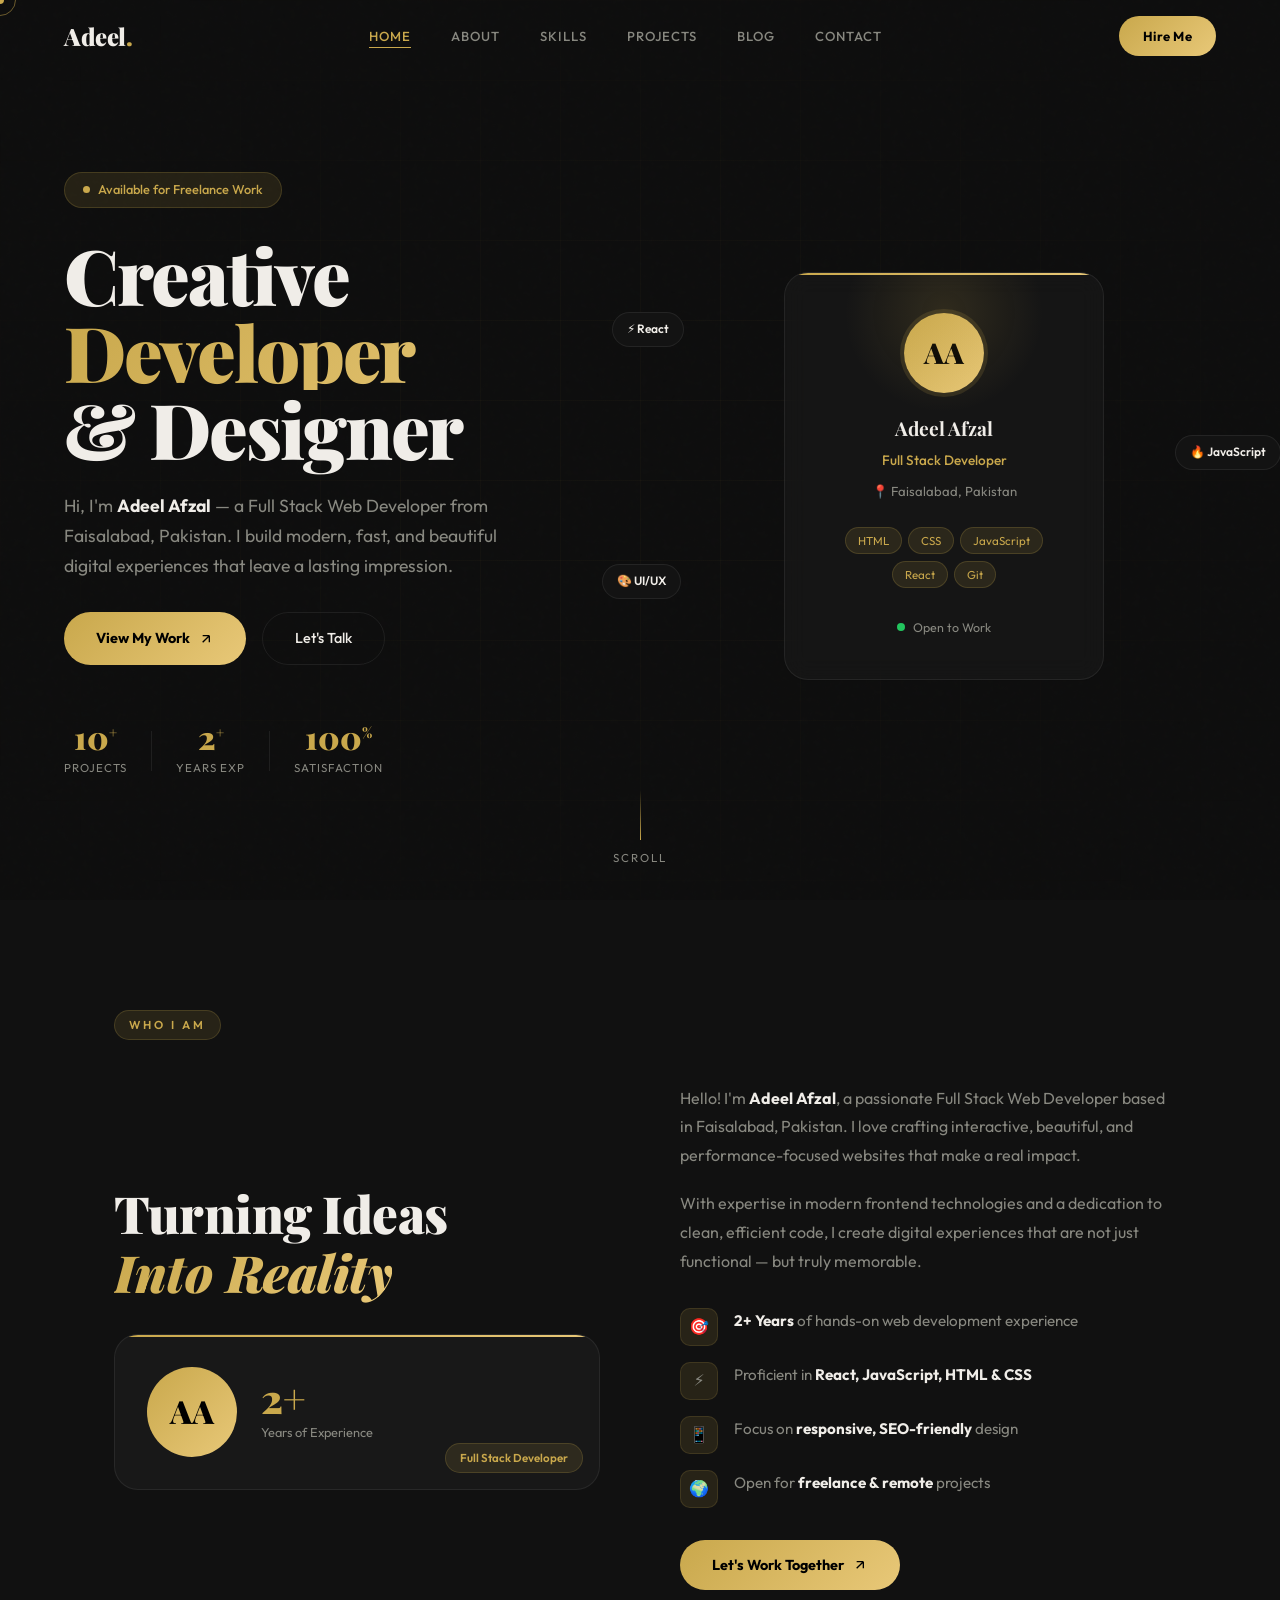
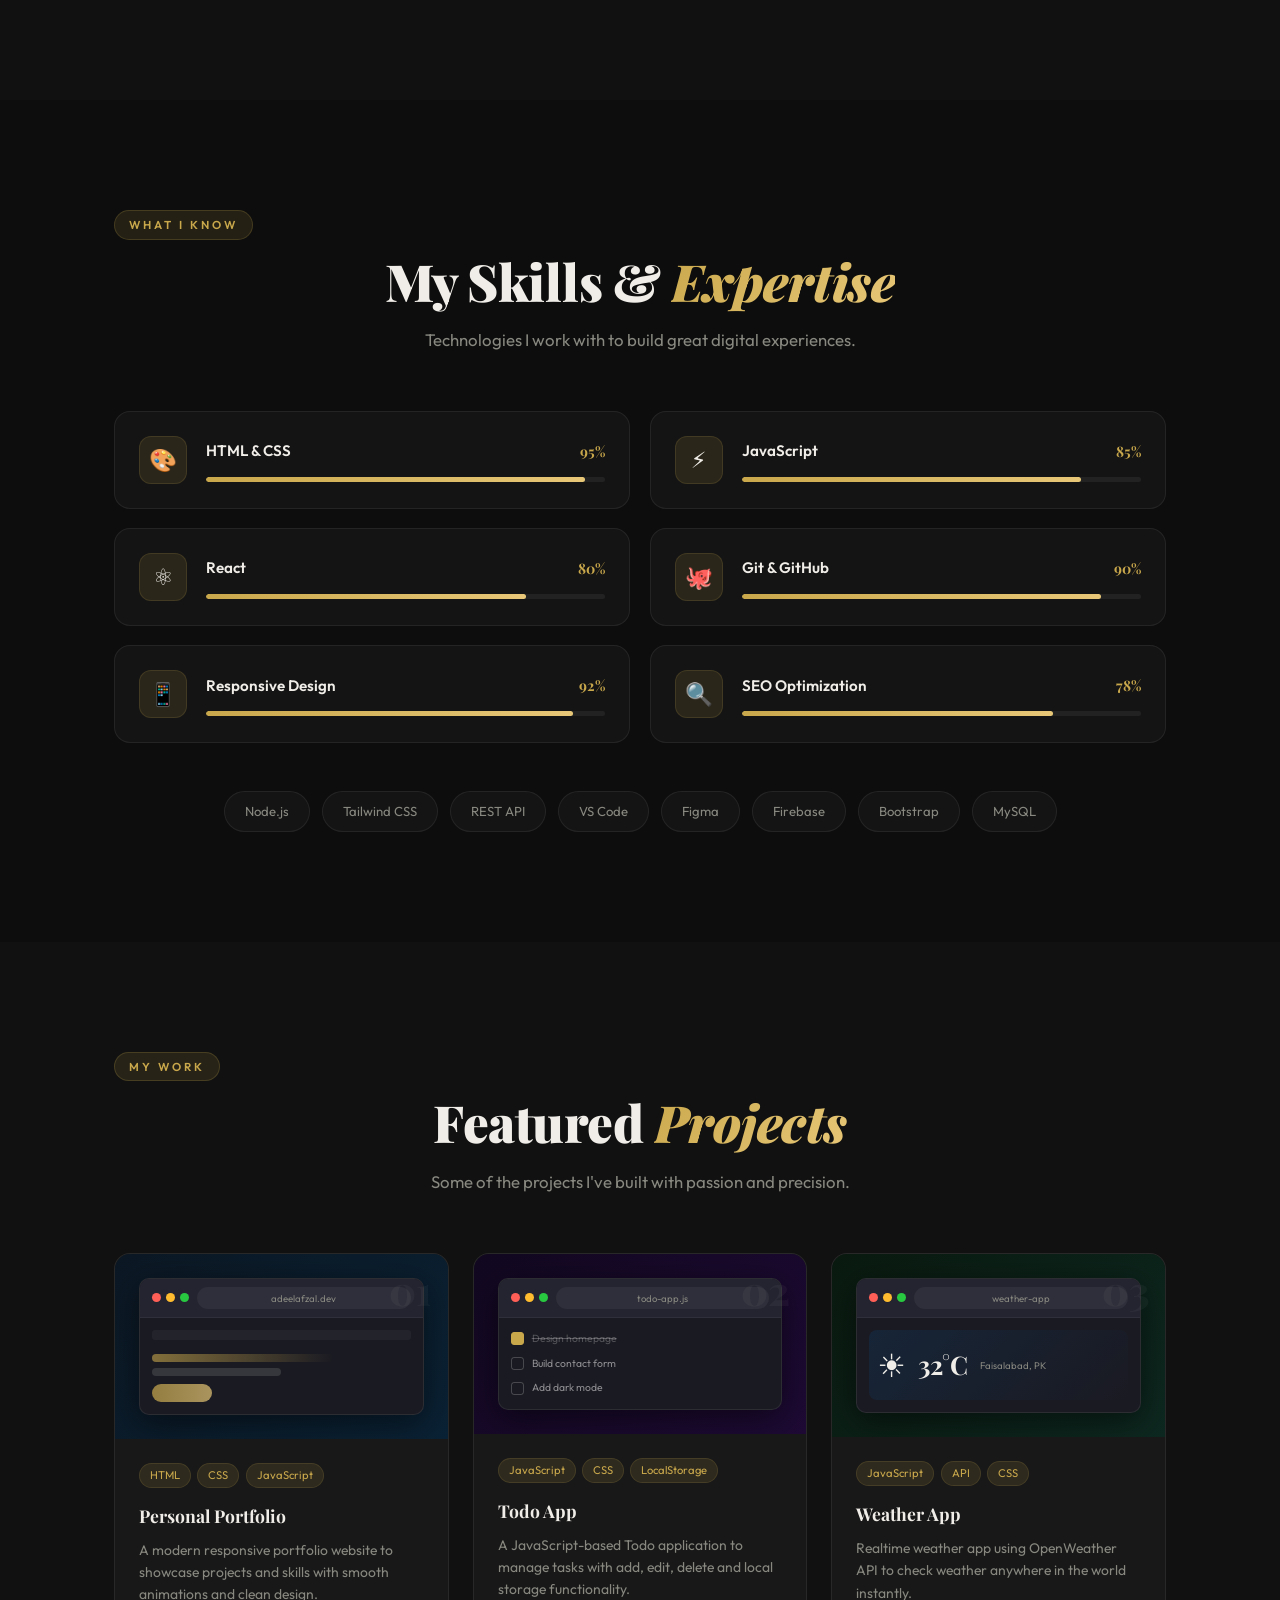
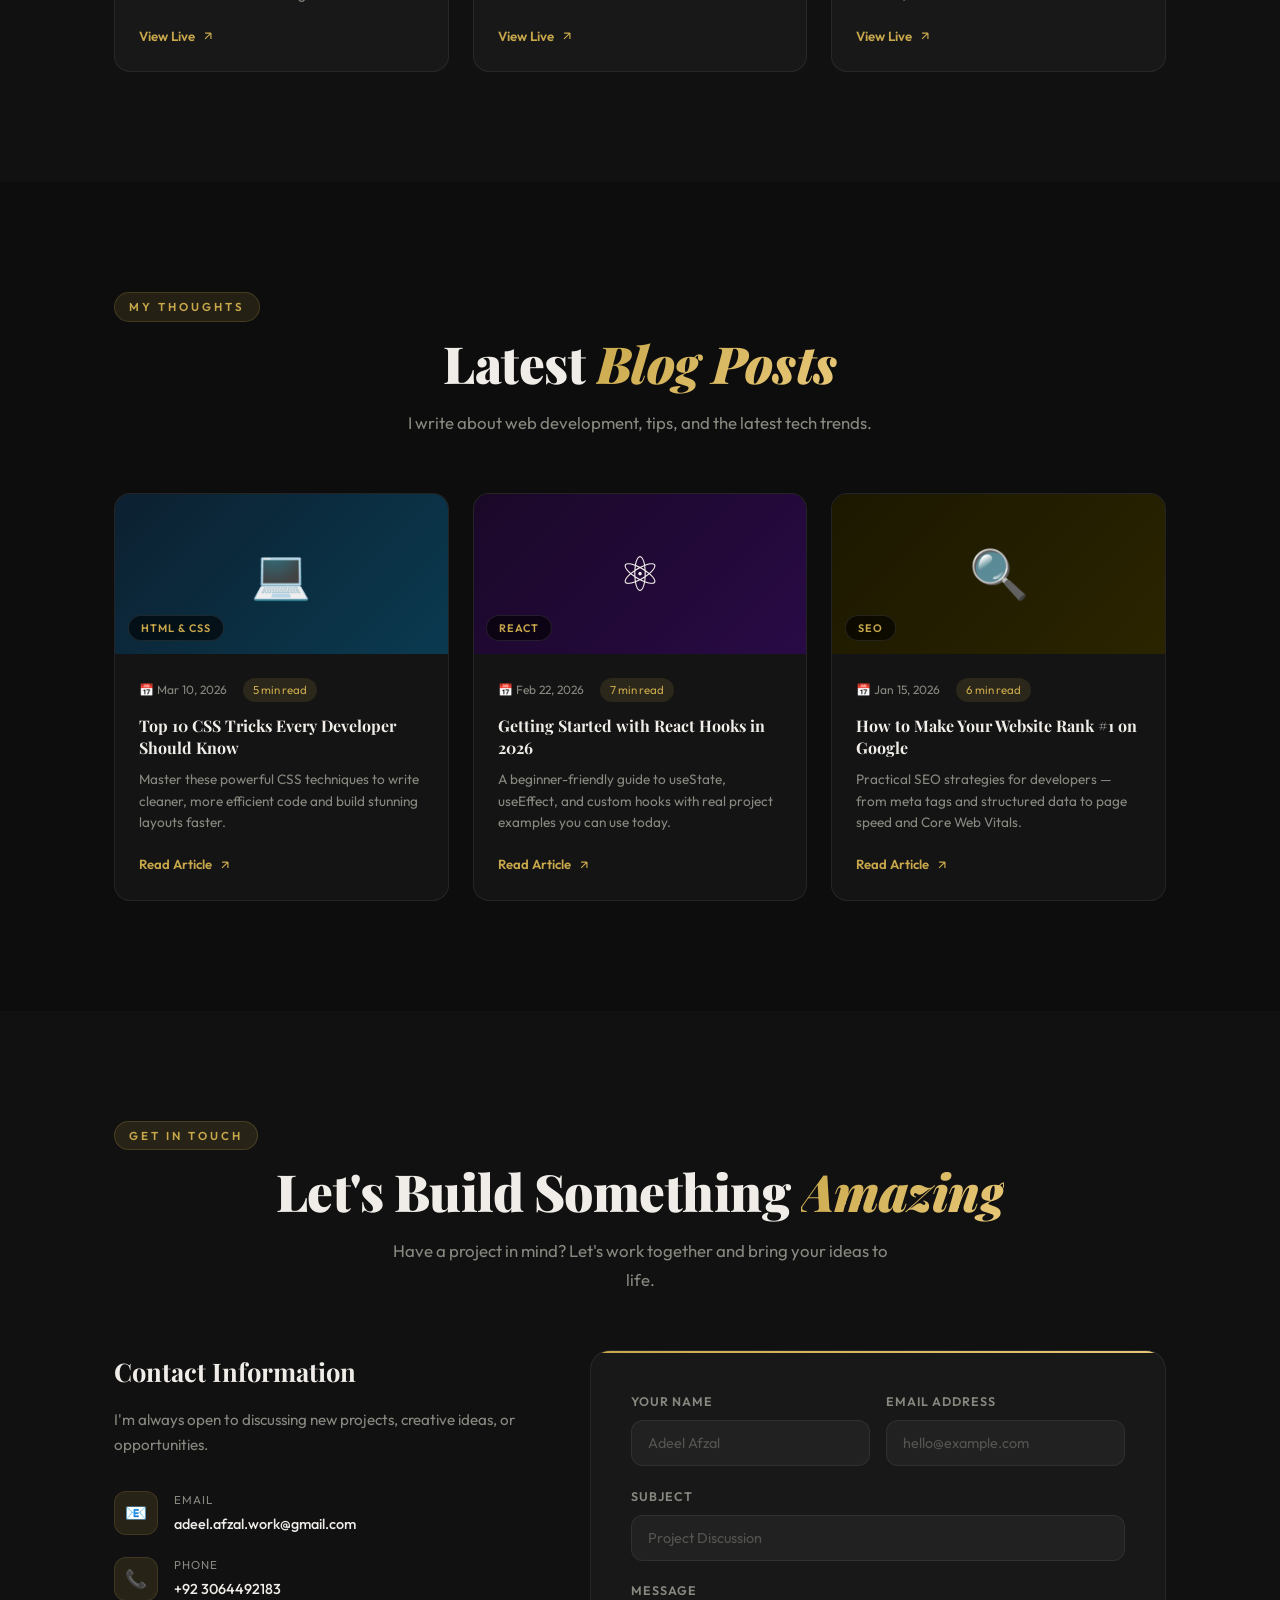
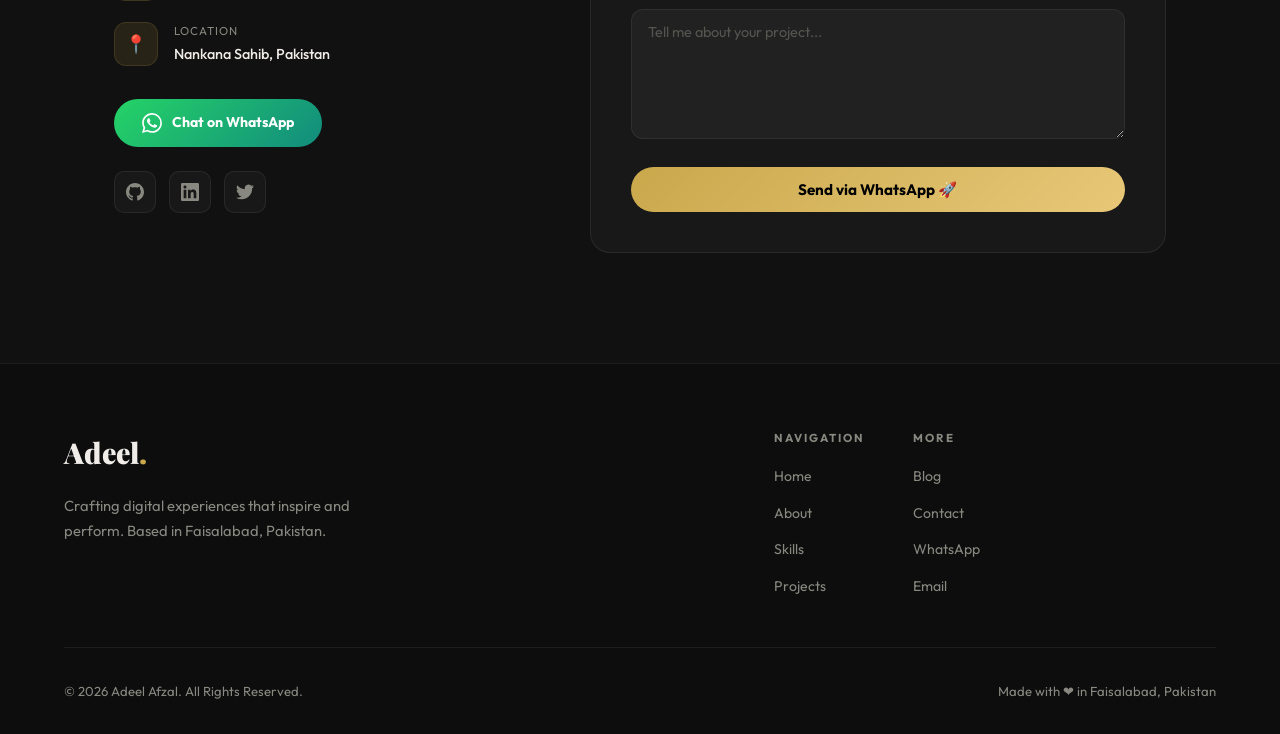
==== commit d705f2c6: "Add files via upload" ====
--- a/index.html
+++ b/index.html
@@ -3,27 +3,18 @@
 <head>
     <meta charset="UTF-8">
     <meta name="viewport" content="width=device-width, initial-scale=1.0">
-
-    <!-- ===== SEO Meta Tags ===== -->
     <title>Adeel Afzal Portfolio</title>
-    <meta name="description" content="Adeel Afzal - Full Stack Web Developer from Faisalabad, Pakistan. Expert in HTML, CSS, JavaScript and React. View projects, blog, and contact me.">
-    <meta name="keywords" content="Adeel Afzal, Web Developer, Full Stack Developer, React Developer, Faisalabad Pakistan, Frontend Developer, Portfolio, Blog, HTML CSS JavaScript">
+    <meta name="description" content="Adeel Afzal - Full Stack Web Developer from Faisalabad, Pakistan. Expert in HTML, CSS, JavaScript and React.">
+    <meta name="keywords" content="Adeel Afzal, Web Developer, Full Stack Developer, React Developer, Faisalabad Pakistan">
     <meta name="author" content="Adeel Afzal">
     <meta name="robots" content="index, follow">
     <link rel="canonical" href="https://adeelafzalwork-jp.github.io/portfolio/">
-
-    <!-- Open Graph -->
     <meta property="og:type" content="website">
     <meta property="og:title" content="Adeel Afzal | Full Stack Web Developer">
-    <meta property="og:description" content="Full Stack Web Developer creating modern, fast, responsive websites. Based in Faisalabad, Pakistan.">
+    <meta property="og:description" content="Full Stack Web Developer creating modern, fast, responsive websites.">
     <meta property="og:url" content="https://adeelafzalwork-jp.github.io/portfolio/">
-
-    <!-- Twitter Card -->
     <meta name="twitter:card" content="summary_large_image">
     <meta name="twitter:title" content="Adeel Afzal | Web Developer Portfolio">
-    <meta name="twitter:description" content="Full Stack Developer — HTML, CSS, JS, React. Faisalabad, Pakistan.">
-
-    <!-- Schema.org -->
     <script type="application/ld+json">
     {
       "@context": "https://schema.org",
@@ -40,336 +31,341 @@
       }
     }
     </script>
-
-    <!-- Google Fonts -->
     <link rel="preconnect" href="https://fonts.googleapis.com">
     <link rel="preconnect" href="https://fonts.gstatic.com" crossorigin>
-    <link href="https://fonts.googleapis.com/css2?family=Syne:wght@400;600;700;800&family=DM+Sans:ital,wght@0,300;0,400;0,500;1,300&display=swap" rel="stylesheet">
-
-    <!-- CSS -->
+    <link href="https://fonts.googleapis.com/css2?family=Playfair+Display:wght@400;700;900&family=Outfit:wght@300;400;500;600;700&display=swap" rel="stylesheet">
     <link rel="stylesheet" href="style.css">
 </head>
 <body>
 
+    <!-- ===== CURSOR ===== -->
+    <div class="cursor" id="cursor"></div>
+    <div class="cursor-follower" id="cursorFollower"></div>
+
+    <!-- ===== LOADER ===== -->
+    <div class="loader" id="loader">
+        <div class="loader-inner">
+            <span class="loader-text">AA</span>
+            <div class="loader-bar"><div class="loader-progress"></div></div>
+        </div>
+    </div>
+
     <!-- ===== HEADER ===== -->
-    <header>
-        <div class="logo">
-            <h1>Adeel Afzal</h1>
-        </div>
+    <header id="header">
+        <a href="#home" class="logo">Adeel<span>.</span></a>
         <nav>
             <ul id="navMenu">
-                <li><a href="#home">Home</a></li>
-                <li><a href="#about">About</a></li>
-                <li><a href="#skills">Skills</a></li>
-                <li><a href="#projects">Projects</a></li>
-                <li><a href="#blog">Blog</a></li>
-                <li><a href="#contact">Contact</a></li>
+                <li><a href="#home" class="nav-link">Home</a></li>
+                <li><a href="#about" class="nav-link">About</a></li>
+                <li><a href="#skills" class="nav-link">Skills</a></li>
+                <li><a href="#projects" class="nav-link">Projects</a></li>
+                <li><a href="#blog" class="nav-link">Blog</a></li>
+                <li><a href="#contact" class="nav-link">Contact</a></li>
             </ul>
         </nav>
-        <div class="hamburger" id="hamburger" onclick="toggleMenu()">
-            <span></span><span></span><span></span>
+        <div class="header-right">
+            <a href="#contact" class="hire-btn">Hire Me</a>
+            <button class="hamburger" id="hamburger" aria-label="Menu">
+                <span></span><span></span><span></span>
+            </button>
         </div>
     </header>
 
+    <!-- ===== MOBILE NAV ===== -->
+    <div class="mobile-nav" id="mobileNav">
+        <ul>
+            <li><a href="#home" class="mob-link">Home</a></li>
+            <li><a href="#about" class="mob-link">About</a></li>
+            <li><a href="#skills" class="mob-link">Skills</a></li>
+            <li><a href="#projects" class="mob-link">Projects</a></li>
+            <li><a href="#blog" class="mob-link">Blog</a></li>
+            <li><a href="#contact" class="mob-link">Contact</a></li>
+        </ul>
+    </div>
+    <div class="mob-overlay" id="mobOverlay"></div>
+
     <!-- ===== HERO ===== -->
-    <section id="home">
-        <div class="hero-bg"></div>
-        <div class="hero-grid"></div>
-        <div class="hero-content">
-            <div class="hero-badge">Available for freelance work</div>
-            <h2>Hi, I'm <span class="grad">Adeel Afzal</span></h2>
-            <p class="hero-desc">A passionate Full Stack Web Developer crafting modern, fast, and responsive websites that make a real impact.</p>
-            <div class="hero-buttons">
-                <a href="#projects" class="btn btn-primary">View My Work ↗</a>
-                <a href="#contact" class="btn btn-outline">Hire Me</a>
-            </div>
-            <div class="hero-stats">
-                <div class="stat">
-                    <div class="stat-num">10+</div>
-                    <div class="stat-label">Projects Done</div>
-                </div>
-                <div class="stat">
-                    <div class="stat-num">2+</div>
-                    <div class="stat-label">Years Exp</div>
-                </div>
-                <div class="stat">
-                    <div class="stat-num">100%</div>
-                    <div class="stat-label">Satisfaction</div>
-                </div>
-            </div>
+    <section id="home" class="hero">
+        <div class="hero-noise"></div>
+        <div class="hero-lines"></div>
+        <div class="hero-container">
+            <div class="hero-left">
+                <div class="hero-tag reveal">
+                    <span class="tag-dot"></span>
+                    Available for Freelance Work
+                </div>
+                <h1 class="hero-title reveal">
+                    <span class="line">Creative</span>
+                    <span class="line gold">Developer</span>
+                    <span class="line">&amp; Designer</span>
+                </h1>
+                <p class="hero-para reveal">
+                    Hi, I'm <strong>Adeel Afzal</strong> — a Full Stack Web Developer from Faisalabad, Pakistan. I build modern, fast, and beautiful digital experiences that leave a lasting impression.
+                </p>
+                <div class="hero-cta reveal">
+                    <a href="#projects" class="btn-gold">View My Work <svg width="16" height="16" viewBox="0 0 24 24" fill="none" stroke="currentColor" stroke-width="2"><path d="M7 17L17 7M17 7H7M17 7v10"/></svg></a>
+                    <a href="#contact" class="btn-ghost">Let's Talk</a>
+                </div>
+                <div class="hero-stats reveal">
+                    <div class="stat-item">
+                        <span class="stat-n">10<sup>+</sup></span>
+                        <span class="stat-l">Projects</span>
+                    </div>
+                    <div class="stat-div"></div>
+                    <div class="stat-item">
+                        <span class="stat-n">2<sup>+</sup></span>
+                        <span class="stat-l">Years Exp</span>
+                    </div>
+                    <div class="stat-div"></div>
+                    <div class="stat-item">
+                        <span class="stat-n">100<sup>%</sup></span>
+                        <span class="stat-l">Satisfaction</span>
+                    </div>
+                </div>
+            </div>
+            <div class="hero-right reveal">
+                <div class="hero-card">
+                    <div class="hc-glow"></div>
+                    <div class="hc-avatar">AA</div>
+                    <div class="hc-name">Adeel Afzal</div>
+                    <div class="hc-role">Full Stack Developer</div>
+                    <div class="hc-location">📍 Faisalabad, Pakistan</div>
+                    <div class="hc-skills">
+                        <span>HTML</span><span>CSS</span><span>JavaScript</span><span>React</span><span>Git</span>
+                    </div>
+                    <div class="hc-status">
+                        <span class="hc-dot"></span> Open to Work
+                    </div>
+                </div>
+                <div class="floating-badge fb1">⚡ React</div>
+                <div class="floating-badge fb2">🎨 UI/UX</div>
+                <div class="floating-badge fb3">🔥 JavaScript</div>
+            </div>
+        </div>
+        <div class="scroll-indicator">
+            <div class="scroll-line"></div>
+            <span>Scroll</span>
         </div>
     </section>
 
     <!-- ===== ABOUT ===== -->
-    <section id="about" class="section-pad">
+    <section id="about" class="section about-section">
         <div class="container">
-            <div class="section-header">
-                <span class="section-tag">Who I Am</span>
-                <h2>About Me</h2>
-            </div>
-            <div class="about-grid">
-                <div class="about-visual">
-                    <div class="about-card">
-                        <div class="about-glow"></div>
-                        <div class="about-avatar">AA</div>
-                        <div class="about-name">Adeel Afzal</div>
-                        <div class="about-role">Full Stack Web Developer</div>
-                        <div class="about-tags">
-                            <span class="tag">HTML & CSS</span>
-                            <span class="tag">JavaScript</span>
-                            <span class="tag">React</span>
-                            <span class="tag">Git & GitHub</span>
-                            <span class="tag">Faisalabad, PK</span>
-                        </div>
-                    </div>
-                </div>
-                <div class="about-text">
-                    <h3>Turning Ideas Into Reality</h3>
-                    <p>Hello! I am Adeel Afzal, a full-stack web developer based in Faisalabad, Pakistan. I love turning ideas into interactive and beautiful websites.</p>
-                    <p>With strong expertise in frontend technologies and a passion for clean, efficient code, I build digital experiences that are not just functional — but truly memorable.</p>
-                    <ul class="about-list">
-                        <li>2+ years of hands-on web development experience</li>
-                        <li>Proficient in React, JavaScript, HTML & CSS</li>
-                        <li>Focus on responsive, SEO-friendly design</li>
-                        <li>Open for freelance and remote projects</li>
-                    </ul>
-                    <a href="#contact" class="btn btn-primary">Let's Work Together</a>
+            <div class="sec-label">Who I Am</div>
+            <div class="about-wrapper">
+                <div class="about-left">
+                    <h2 class="sec-title reveal">Turning Ideas<br><em>Into Reality</em></h2>
+                    <div class="about-img-box reveal">
+                        <div class="aib-inner">
+                            <div class="aib-avatar">AA</div>
+                            <div class="aib-exp">
+                                <span class="aib-n">2+</span>
+                                <span class="aib-l">Years of Experience</span>
+                            </div>
+                        </div>
+                        <div class="aib-tag">Full Stack Developer</div>
+                    </div>
+                </div>
+                <div class="about-right">
+                    <p class="about-desc reveal">Hello! I'm <strong>Adeel Afzal</strong>, a passionate Full Stack Web Developer based in Faisalabad, Pakistan. I love crafting interactive, beautiful, and performance-focused websites that make a real impact.</p>
+                    <p class="about-desc reveal">With expertise in modern frontend technologies and a dedication to clean, efficient code, I create digital experiences that are not just functional — but truly memorable.</p>
+                    <div class="about-facts reveal">
+                        <div class="fact-row">
+                            <div class="fact-icon">🎯</div>
+                            <div>
+                                <strong>2+ Years</strong> of hands-on web development experience
+                            </div>
+                        </div>
+                        <div class="fact-row">
+                            <div class="fact-icon">⚡</div>
+                            <div>
+                                Proficient in <strong>React, JavaScript, HTML &amp; CSS</strong>
+                            </div>
+                        </div>
+                        <div class="fact-row">
+                            <div class="fact-icon">📱</div>
+                            <div>
+                                Focus on <strong>responsive, SEO-friendly</strong> design
+                            </div>
+                        </div>
+                        <div class="fact-row">
+                            <div class="fact-icon">🌍</div>
+                            <div>
+                                Open for <strong>freelance &amp; remote</strong> projects
+                            </div>
+                        </div>
+                    </div>
+                    <a href="#contact" class="btn-gold reveal">Let's Work Together <svg width="16" height="16" viewBox="0 0 24 24" fill="none" stroke="currentColor" stroke-width="2"><path d="M7 17L17 7M17 7H7M17 7v10"/></svg></a>
                 </div>
             </div>
         </div>
     </section>
 
     <!-- ===== SKILLS ===== -->
-    <section id="skills" class="section-pad">
+    <section id="skills" class="section skills-section">
         <div class="container">
-            <div class="section-header">
-                <span class="section-tag">What I Know</span>
-                <h2>My Skills</h2>
-                <p>Technologies I work with to build great digital experiences.</p>
-            </div>
-            <div class="skills-grid">
-                <div class="skill-item">
-                    <div class="skill-top">
-                        <span class="skill-name"><span class="skill-icon">🎨</span> HTML & CSS</span>
-                        <span class="skill-percent">95%</span>
-                    </div>
-                    <div class="skill-bar"><div class="skill-level" style="width:95%"></div></div>
-                </div>
-                <div class="skill-item">
-                    <div class="skill-top">
-                        <span class="skill-name"><span class="skill-icon">⚡</span> JavaScript</span>
-                        <span class="skill-percent">85%</span>
-                    </div>
-                    <div class="skill-bar"><div class="skill-level" style="width:85%"></div></div>
-                </div>
-                <div class="skill-item">
-                    <div class="skill-top">
-                        <span class="skill-name"><span class="skill-icon">⚛️</span> React</span>
-                        <span class="skill-percent">80%</span>
-                    </div>
-                    <div class="skill-bar"><div class="skill-level" style="width:80%"></div></div>
-                </div>
-                <div class="skill-item">
-                    <div class="skill-top">
-                        <span class="skill-name"><span class="skill-icon">🐙</span> Git & GitHub</span>
-                        <span class="skill-percent">90%</span>
-                    </div>
-                    <div class="skill-bar"><div class="skill-level" style="width:90%"></div></div>
-                </div>
-                <div class="skill-item">
-                    <div class="skill-top">
-                        <span class="skill-name"><span class="skill-icon">📱</span> Responsive Design</span>
-                        <span class="skill-percent">92%</span>
-                    </div>
-                    <div class="skill-bar"><div class="skill-level" style="width:92%"></div></div>
-                </div>
-                <div class="skill-item">
-                    <div class="skill-top">
-                        <span class="skill-name"><span class="skill-icon">🔍</span> SEO Optimization</span>
-                        <span class="skill-percent">78%</span>
-                    </div>
-                    <div class="skill-bar"><div class="skill-level" style="width:78%"></div></div>
-                </div>
+            <div class="sec-label">What I Know</div>
+            <h2 class="sec-title text-center reveal">My Skills &amp; <em>Expertise</em></h2>
+            <p class="sec-sub text-center reveal">Technologies I work with to build great digital experiences.</p>
+            <div class="skills-grid reveal">
+                <div class="skill-card">
+                    <div class="sk-icon">🎨</div>
+                    <div class="sk-info">
+                        <div class="sk-top">
+                            <span class="sk-name">HTML &amp; CSS</span>
+                            <span class="sk-pct">95%</span>
+                        </div>
+                        <div class="sk-bar"><div class="sk-fill" data-width="95"></div></div>
+                    </div>
+                </div>
+                <div class="skill-card">
+                    <div class="sk-icon">⚡</div>
+                    <div class="sk-info">
+                        <div class="sk-top">
+                            <span class="sk-name">JavaScript</span>
+                            <span class="sk-pct">85%</span>
+                        </div>
+                        <div class="sk-bar"><div class="sk-fill" data-width="85"></div></div>
+                    </div>
+                </div>
+                <div class="skill-card">
+                    <div class="sk-icon">⚛️</div>
+                    <div class="sk-info">
+                        <div class="sk-top">
+                            <span class="sk-name">React</span>
+                            <span class="sk-pct">80%</span>
+                        </div>
+                        <div class="sk-bar"><div class="sk-fill" data-width="80"></div></div>
+                    </div>
+                </div>
+                <div class="skill-card">
+                    <div class="sk-icon">🐙</div>
+                    <div class="sk-info">
+                        <div class="sk-top">
+                            <span class="sk-name">Git &amp; GitHub</span>
+                            <span class="sk-pct">90%</span>
+                        </div>
+                        <div class="sk-bar"><div class="sk-fill" data-width="90"></div></div>
+                    </div>
+                </div>
+                <div class="skill-card">
+                    <div class="sk-icon">📱</div>
+                    <div class="sk-info">
+                        <div class="sk-top">
+                            <span class="sk-name">Responsive Design</span>
+                            <span class="sk-pct">92%</span>
+                        </div>
+                        <div class="sk-bar"><div class="sk-fill" data-width="92"></div></div>
+                    </div>
+                </div>
+                <div class="skill-card">
+                    <div class="sk-icon">🔍</div>
+                    <div class="sk-info">
+                        <div class="sk-top">
+                            <span class="sk-name">SEO Optimization</span>
+                            <span class="sk-pct">78%</span>
+                        </div>
+                        <div class="sk-bar"><div class="sk-fill" data-width="78"></div></div>
+                    </div>
+                </div>
+            </div>
+            <!-- Tech Pills -->
+            <div class="tech-pills reveal">
+                <span>Node.js</span><span>Tailwind CSS</span><span>REST API</span><span>VS Code</span><span>Figma</span><span>Firebase</span><span>Bootstrap</span><span>MySQL</span>
             </div>
         </div>
     </section>
 
     <!-- ===== PROJECTS ===== -->
-    <section id="projects" class="section-pad">
+    <section id="projects" class="section projects-section">
         <div class="container">
-            <div class="section-header">
-                <span class="section-tag">My Work</span>
-                <h2>Projects</h2>
-                <p>Some of the projects I have built with passion and precision.</p>
-            </div>
+            <div class="sec-label">My Work</div>
+            <h2 class="sec-title text-center reveal">Featured <em>Projects</em></h2>
+            <p class="sec-sub text-center reveal">Some of the projects I've built with passion and precision.</p>
             <div class="projects-grid">
 
-                <!-- Project 1: Portfolio -->
-                <div class="project-card">
-                    <div class="project-thumb">
-                        <svg viewBox="0 0 400 190" xmlns="http://www.w3.org/2000/svg" preserveAspectRatio="xMidYMid slice">
-                            <defs>
-                                <linearGradient id="pg1" x1="0%" y1="0%" x2="100%" y2="100%">
-                                    <stop offset="0%" style="stop-color:#071a2f"/>
-                                    <stop offset="100%" style="stop-color:#0d2d50"/>
-                                </linearGradient>
-                                <linearGradient id="acc1" x1="0%" y1="0%" x2="100%" y2="0%">
-                                    <stop offset="0%" style="stop-color:#00e5ff"/>
-                                    <stop offset="100%" style="stop-color:#7c3aed"/>
-                                </linearGradient>
-                            </defs>
-                            <!-- BG -->
-                            <rect width="400" height="190" fill="url(#pg1)"/>
-                            <!-- Grid lines -->
-                            <line x1="0" y1="38" x2="400" y2="38" stroke="rgba(255,255,255,0.04)" stroke-width="1"/>
-                            <line x1="0" y1="76" x2="400" y2="76" stroke="rgba(255,255,255,0.04)" stroke-width="1"/>
-                            <line x1="0" y1="114" x2="400" y2="114" stroke="rgba(255,255,255,0.04)" stroke-width="1"/>
-                            <line x1="0" y1="152" x2="400" y2="152" stroke="rgba(255,255,255,0.04)" stroke-width="1"/>
-                            <line x1="80" y1="0" x2="80" y2="190" stroke="rgba(255,255,255,0.04)" stroke-width="1"/>
-                            <line x1="160" y1="0" x2="160" y2="190" stroke="rgba(255,255,255,0.04)" stroke-width="1"/>
-                            <line x1="240" y1="0" x2="240" y2="190" stroke="rgba(255,255,255,0.04)" stroke-width="1"/>
-                            <line x1="320" y1="0" x2="320" y2="190" stroke="rgba(255,255,255,0.04)" stroke-width="1"/>
-                            <!-- Nav bar mockup -->
-                            <rect x="20" y="14" width="360" height="22" rx="5" fill="rgba(255,255,255,0.04)" stroke="rgba(255,255,255,0.08)" stroke-width="1"/>
-                            <rect x="28" y="21" width="40" height="8" rx="3" fill="url(#acc1)" opacity="0.9"/>
-                            <rect x="278" y="22" width="28" height="6" rx="3" fill="rgba(255,255,255,0.12)"/>
-                            <rect x="314" y="22" width="28" height="6" rx="3" fill="rgba(255,255,255,0.12)"/>
-                            <rect x="350" y="22" width="22" height="6" rx="3" fill="rgba(255,255,255,0.12)"/>
-                            <!-- Hero text mockup -->
-                            <rect x="40" y="50" width="180" height="14" rx="4" fill="url(#acc1)" opacity="0.7"/>
-                            <rect x="40" y="70" width="140" height="8" rx="3" fill="rgba(255,255,255,0.18)"/>
-                            <rect x="40" y="84" width="120" height="8" rx="3" fill="rgba(255,255,255,0.10)"/>
-                            <!-- CTA Button -->
-                            <rect x="40" y="100" width="80" height="22" rx="11" fill="url(#acc1)" opacity="0.85"/>
-                            <rect x="130" y="100" width="68" height="22" rx="11" fill="rgba(255,255,255,0.07)" stroke="rgba(255,255,255,0.15)" stroke-width="1"/>
-                            <!-- Right side decoration -->
-                            <circle cx="310" cy="100" r="50" fill="none" stroke="url(#acc1)" stroke-width="1" opacity="0.3"/>
-                            <circle cx="310" cy="100" r="35" fill="none" stroke="url(#acc1)" stroke-width="1" opacity="0.2"/>
-                            <circle cx="310" cy="100" r="20" fill="rgba(0,229,255,0.12)"/>
-                            <text x="299" y="106" font-family="sans-serif" font-size="16" fill="rgba(0,229,255,0.8)">AA</text>
-                            <!-- Dots -->
-                            <circle cx="340" cy="55" r="3" fill="#00e5ff" opacity="0.5"/>
-                            <circle cx="355" cy="70" r="2" fill="#7c3aed" opacity="0.5"/>
-                            <circle cx="270" cy="145" r="4" fill="#00e5ff" opacity="0.3"/>
-                        </svg>
-                        <div class="thumb-overlay"></div>
-                    </div>
-                    <div class="project-body">
+                <!-- Project 1 -->
+                <div class="proj-card reveal">
+                    <div class="proj-visual pv-1">
+                        <div class="pv-browser">
+                            <div class="pvb-bar">
+                                <div class="pvb-dots"><span></span><span></span><span></span></div>
+                                <div class="pvb-url">adeelafzal.dev</div>
+                            </div>
+                            <div class="pvb-screen">
+                                <div class="pvbs-nav"></div>
+                                <div class="pvbs-hero">
+                                    <div class="pvbs-line l1"></div>
+                                    <div class="pvbs-line l2"></div>
+                                    <div class="pvbs-btn"></div>
+                                </div>
+                            </div>
+                        </div>
+                        <div class="proj-num">01</div>
+                    </div>
+                    <div class="proj-body">
+                        <div class="proj-tags">
+                            <span>HTML</span><span>CSS</span><span>JavaScript</span>
+                        </div>
                         <h3>Personal Portfolio</h3>
-                        <p>A modern responsive portfolio website to showcase projects and skills with smooth animations.</p>
-                        <div class="project-techs">
-                            <span class="tech-tag">HTML</span>
-                            <span class="tech-tag">CSS</span>
-                            <span class="tech-tag">JavaScript</span>
-                        </div>
-                        <a href="https://adeelafzalwork-jp.github.io/portfolio/" target="_blank" class="btn-small">View Live ↗</a>
-                    </div>
-                </div>
-
-                <!-- Project 2: Todo App -->
-                <div class="project-card">
-                    <div class="project-thumb">
-                        <svg viewBox="0 0 400 190" xmlns="http://www.w3.org/2000/svg" preserveAspectRatio="xMidYMid slice">
-                            <defs>
-                                <linearGradient id="pg2" x1="0%" y1="0%" x2="100%" y2="100%">
-                                    <stop offset="0%" style="stop-color:#0e0f1a"/>
-                                    <stop offset="100%" style="stop-color:#1a0b35"/>
-                                </linearGradient>
-                            </defs>
-                            <rect width="400" height="190" fill="url(#pg2)"/>
-                            <!-- App header -->
-                            <rect x="20" y="12" width="360" height="30" rx="6" fill="rgba(124,58,237,0.15)" stroke="rgba(124,58,237,0.25)" stroke-width="1"/>
-                            <text x="36" y="32" font-family="sans-serif" font-size="12" font-weight="bold" fill="#a78bfa">📋 Todo App</text>
-                            <!-- Input bar -->
-                            <rect x="20" y="52" width="290" height="26" rx="6" fill="rgba(255,255,255,0.04)" stroke="rgba(124,58,237,0.3)" stroke-width="1"/>
-                            <text x="32" y="69" font-family="sans-serif" font-size="10" fill="rgba(255,255,255,0.25)">Add a new task...</text>
-                            <rect x="318" y="52" width="62" height="26" rx="6" fill="rgba(124,58,237,0.6)"/>
-                            <text x="332" y="69" font-family="sans-serif" font-size="10" fill="white" font-weight="bold">+ Add</text>
-                            <!-- Todo items -->
-                            <rect x="20" y="88" width="360" height="24" rx="5" fill="rgba(255,255,255,0.04)" stroke="rgba(255,255,255,0.06)" stroke-width="1"/>
-                            <circle cx="36" cy="100" r="7" fill="none" stroke="#22c55e" stroke-width="2"/>
-                            <circle cx="36" cy="100" r="4" fill="#22c55e"/>
-                            <text x="52" y="104" font-family="sans-serif" font-size="10" fill="rgba(255,255,255,0.5)" text-decoration="line-through">Design homepage layout</text>
-                            <rect x="20" y="120" width="360" height="24" rx="5" fill="rgba(124,58,237,0.08)" stroke="rgba(124,58,237,0.2)" stroke-width="1"/>
-                            <circle cx="36" cy="132" r="7" fill="none" stroke="rgba(255,255,255,0.2)" stroke-width="2"/>
-                            <text x="52" y="136" font-family="sans-serif" font-size="10" fill="rgba(255,255,255,0.75)">Build contact form</text>
-                            <rect x="20" y="152" width="360" height="24" rx="5" fill="rgba(255,255,255,0.04)" stroke="rgba(255,255,255,0.06)" stroke-width="1"/>
-                            <circle cx="36" cy="164" r="7" fill="none" stroke="rgba(255,255,255,0.2)" stroke-width="2"/>
-                            <text x="52" y="168" font-family="sans-serif" font-size="10" fill="rgba(255,255,255,0.75)">Add dark mode toggle</text>
-                            <!-- Edit / delete icons -->
-                            <text x="356" y="136" font-family="sans-serif" font-size="11" fill="rgba(255,255,255,0.25)">✏</text>
-                            <text x="370" y="136" font-family="sans-serif" font-size="11" fill="rgba(255,100,100,0.4)">✕</text>
-                        </svg>
-                        <div class="thumb-overlay"></div>
-                    </div>
-                    <div class="project-body">
+                        <p>A modern responsive portfolio website to showcase projects and skills with smooth animations and clean design.</p>
+                        <a href="https://adeelafzalwork-jp.github.io/portfolio/" target="_blank" class="proj-link">View Live <svg width="14" height="14" viewBox="0 0 24 24" fill="none" stroke="currentColor" stroke-width="2"><path d="M7 17L17 7M17 7H7M17 7v10"/></svg></a>
+                    </div>
+                </div>
+
+                <!-- Project 2 -->
+                <div class="proj-card reveal">
+                    <div class="proj-visual pv-2">
+                        <div class="pv-browser">
+                            <div class="pvb-bar">
+                                <div class="pvb-dots"><span></span><span></span><span></span></div>
+                                <div class="pvb-url">todo-app.js</div>
+                            </div>
+                            <div class="pvb-screen">
+                                <div class="pvbs-todo">
+                                    <div class="pvbs-todo-item done"><span class="pvbs-check done"></span><span class="pvbs-tl done">Design homepage</span></div>
+                                    <div class="pvbs-todo-item"><span class="pvbs-check"></span><span class="pvbs-tl">Build contact form</span></div>
+                                    <div class="pvbs-todo-item"><span class="pvbs-check"></span><span class="pvbs-tl">Add dark mode</span></div>
+                                </div>
+                            </div>
+                        </div>
+                        <div class="proj-num">02</div>
+                    </div>
+                    <div class="proj-body">
+                        <div class="proj-tags">
+                            <span>JavaScript</span><span>CSS</span><span>LocalStorage</span>
+                        </div>
                         <h3>Todo App</h3>
                         <p>A JavaScript-based Todo application to manage tasks with add, edit, delete and local storage functionality.</p>
-                        <div class="project-techs">
-                            <span class="tech-tag">JavaScript</span>
-                            <span class="tech-tag">CSS</span>
-                            <span class="tech-tag">LocalStorage</span>
-                        </div>
-                        <a href="#" class="btn-small">View Live ↗</a>
-                    </div>
-                </div>
-
-                <!-- Project 3: Weather App -->
-                <div class="project-card">
-                    <div class="project-thumb">
-                        <svg viewBox="0 0 400 190" xmlns="http://www.w3.org/2000/svg" preserveAspectRatio="xMidYMid slice">
-                            <defs>
-                                <linearGradient id="pg3" x1="0%" y1="0%" x2="100%" y2="100%">
-                                    <stop offset="0%" style="stop-color:#051525"/>
-                                    <stop offset="100%" style="stop-color:#0a2540"/>
-                                </linearGradient>
-                                <linearGradient id="sun" x1="0%" y1="0%" x2="100%" y2="100%">
-                                    <stop offset="0%" style="stop-color:#f59e0b"/>
-                                    <stop offset="100%" style="stop-color:#ef4444"/>
-                                </linearGradient>
-                            </defs>
-                            <rect width="400" height="190" fill="url(#pg3)"/>
-                            <!-- Clouds bg decoration -->
-                            <ellipse cx="320" cy="40" rx="55" ry="22" fill="rgba(255,255,255,0.04)"/>
-                            <ellipse cx="345" cy="32" rx="40" ry="18" fill="rgba(255,255,255,0.04)"/>
-                            <!-- Search bar -->
-                            <rect x="20" y="12" width="250" height="26" rx="13" fill="rgba(255,255,255,0.06)" stroke="rgba(0,229,255,0.25)" stroke-width="1"/>
-                            <text x="35" y="29" font-family="sans-serif" font-size="10" fill="rgba(255,255,255,0.4)">🔍  Search city...</text>
-                            <rect x="278" y="12" width="62" height="26" rx="13" fill="rgba(0,229,255,0.25)"/>
-                            <text x="292" y="29" font-family="sans-serif" font-size="10" fill="white" font-weight="bold">Search</text>
-                            <!-- Main weather card -->
-                            <rect x="20" y="48" width="170" height="130" rx="12" fill="rgba(255,255,255,0.04)" stroke="rgba(0,229,255,0.12)" stroke-width="1"/>
-                            <text x="35" y="72" font-family="sans-serif" font-size="11" fill="rgba(255,255,255,0.5)">Faisalabad, PK</text>
-                            <text x="35" y="105" font-family="sans-serif" font-size="34" font-weight="bold" fill="white">32°C</text>
-                            <text x="35" y="122" font-family="sans-serif" font-size="11" fill="rgba(0,229,255,0.7)">☀️  Sunny</text>
-                            <text x="35" y="152" font-family="sans-serif" font-size="9" fill="rgba(255,255,255,0.3)">Humidity: 45%  Wind: 12km/h</text>
-                            <text x="35" y="168" font-family="sans-serif" font-size="9" fill="rgba(255,255,255,0.3)">Feels like: 35°C</text>
-                            <!-- Sun decoration -->
-                            <circle cx="340" cy="105" r="28" fill="url(#sun)" opacity="0.15"/>
-                            <circle cx="340" cy="105" r="20" fill="url(#sun)" opacity="0.25"/>
-                            <text x="322" y="114" font-family="sans-serif" font-size="30">☀️</text>
-                            <!-- Mini forecast cards -->
-                            <rect x="205" y="130" width="46" height="46" rx="8" fill="rgba(255,255,255,0.04)" stroke="rgba(255,255,255,0.06)" stroke-width="1"/>
-                            <text x="215" y="148" font-family="sans-serif" font-size="11">🌤</text>
-                            <text x="214" y="165" font-family="sans-serif" font-size="9" fill="rgba(255,255,255,0.5)">Mon</text>
-                            <rect x="258" y="130" width="46" height="46" rx="8" fill="rgba(255,255,255,0.04)" stroke="rgba(255,255,255,0.06)" stroke-width="1"/>
-                            <text x="268" y="148" font-family="sans-serif" font-size="11">🌧</text>
-                            <text x="269" y="165" font-family="sans-serif" font-size="9" fill="rgba(255,255,255,0.5)">Tue</text>
-                            <rect x="311" y="130" width="46" height="46" rx="8" fill="rgba(255,255,255,0.04)" stroke="rgba(255,255,255,0.06)" stroke-width="1"/>
-                            <text x="321" y="148" font-family="sans-serif" font-size="11">☀️</text>
-                            <text x="322" y="165" font-family="sans-serif" font-size="9" fill="rgba(255,255,255,0.5)">Wed</text>
-                        </svg>
-                        <div class="thumb-overlay"></div>
-                    </div>
-                    <div class="project-body">
+                        <a href="#" class="proj-link">View Live <svg width="14" height="14" viewBox="0 0 24 24" fill="none" stroke="currentColor" stroke-width="2"><path d="M7 17L17 7M17 7H7M17 7v10"/></svg></a>
+                    </div>
+                </div>
+
+                <!-- Project 3 -->
+                <div class="proj-card reveal">
+                    <div class="proj-visual pv-3">
+                        <div class="pv-browser">
+                            <div class="pvb-bar">
+                                <div class="pvb-dots"><span></span><span></span><span></span></div>
+                                <div class="pvb-url">weather-app</div>
+                            </div>
+                            <div class="pvb-screen">
+                                <div class="pvbs-weather">
+                                    <div class="pvbs-wi">☀️</div>
+                                    <div class="pvbs-wtemp">32°C</div>
+                                    <div class="pvbs-wcity">Faisalabad, PK</div>
+                                </div>
+                            </div>
+                        </div>
+                        <div class="proj-num">03</div>
+                    </div>
+                    <div class="proj-body">
+                        <div class="proj-tags">
+                            <span>JavaScript</span><span>API</span><span>CSS</span>
+                        </div>
                         <h3>Weather App</h3>
                         <p>Realtime weather app using OpenWeather API to check weather anywhere in the world instantly.</p>
-                        <div class="project-techs">
-                            <span class="tech-tag">JavaScript</span>
-                            <span class="tech-tag">API</span>
-                            <span class="tech-tag">CSS</span>
-                        </div>
-                        <a href="#" class="btn-small">View Live ↗</a>
+                        <a href="#" class="proj-link">View Live <svg width="14" height="14" viewBox="0 0 24 24" fill="none" stroke="currentColor" stroke-width="2"><path d="M7 17L17 7M17 7H7M17 7v10"/></svg></a>
                     </div>
                 </div>
 
@@ -378,162 +374,287 @@
     </section>
 
     <!-- ===== BLOG ===== -->
-    <section id="blog" class="section-pad">
+    <section id="blog" class="section blog-section">
         <div class="container">
-            <div class="section-header">
-                <span class="section-tag">My Thoughts</span>
-                <h2>Latest Blog Posts</h2>
-                <p>I write about web development, tips, and the latest tech trends.</p>
-            </div>
+            <div class="sec-label">My Thoughts</div>
+            <h2 class="sec-title text-center reveal">Latest <em>Blog Posts</em></h2>
+            <p class="sec-sub text-center reveal">I write about web development, tips, and the latest tech trends.</p>
             <div class="blog-grid">
-                <article class="blog-card">
-                    <div class="blog-thumb blog-thumb-1">💻</div>
+
+                <article class="blog-card reveal">
+                    <div class="blog-thumb bt-1">
+                        <span class="bt-emoji">💻</span>
+                        <span class="bt-cat">HTML &amp; CSS</span>
+                    </div>
                     <div class="blog-body">
                         <div class="blog-meta">
-                            <span class="blog-cat">HTML & CSS</span>
-                            <span class="blog-date">Mar 10, 2026</span>
+                            <span class="blog-date">📅 Mar 10, 2026</span>
+                            <span class="blog-read">5 min read</span>
                         </div>
                         <h3>Top 10 CSS Tricks Every Developer Should Know</h3>
                         <p>Master these powerful CSS techniques to write cleaner, more efficient code and build stunning layouts faster.</p>
-                        <a href="#" class="read-more">Read More</a>
+                        <a href="#" class="blog-link">Read Article <svg width="14" height="14" viewBox="0 0 24 24" fill="none" stroke="currentColor" stroke-width="2"><path d="M7 17L17 7M17 7H7M17 7v10"/></svg></a>
                     </div>
                 </article>
-                <article class="blog-card">
-                    <div class="blog-thumb blog-thumb-2">⚛️</div>
+
+                <article class="blog-card reveal">
+                    <div class="blog-thumb bt-2">
+                        <span class="bt-emoji">⚛️</span>
+                        <span class="bt-cat">React</span>
+                    </div>
                     <div class="blog-body">
                         <div class="blog-meta">
-                            <span class="blog-cat">React</span>
-                            <span class="blog-date">Feb 22, 2026</span>
+                            <span class="blog-date">📅 Feb 22, 2026</span>
+                            <span class="blog-read">7 min read</span>
                         </div>
                         <h3>Getting Started with React Hooks in 2026</h3>
                         <p>A beginner-friendly guide to useState, useEffect, and custom hooks with real project examples you can use today.</p>
-                        <a href="#" class="read-more">Read More</a>
+                        <a href="#" class="blog-link">Read Article <svg width="14" height="14" viewBox="0 0 24 24" fill="none" stroke="currentColor" stroke-width="2"><path d="M7 17L17 7M17 7H7M17 7v10"/></svg></a>
                     </div>
                 </article>
-                <article class="blog-card">
-                    <div class="blog-thumb blog-thumb-3">🔍</div>
+
+                <article class="blog-card reveal">
+                    <div class="blog-thumb bt-3">
+                        <span class="bt-emoji">🔍</span>
+                        <span class="bt-cat">SEO</span>
+                    </div>
                     <div class="blog-body">
                         <div class="blog-meta">
-                            <span class="blog-cat">SEO</span>
-                            <span class="blog-date">Jan 15, 2026</span>
+                            <span class="blog-date">📅 Jan 15, 2026</span>
+                            <span class="blog-read">6 min read</span>
                         </div>
                         <h3>How to Make Your Website Rank #1 on Google</h3>
                         <p>Practical SEO strategies for developers — from meta tags and structured data to page speed and Core Web Vitals.</p>
-                        <a href="#" class="read-more">Read More</a>
+                        <a href="#" class="blog-link">Read Article <svg width="14" height="14" viewBox="0 0 24 24" fill="none" stroke="currentColor" stroke-width="2"><path d="M7 17L17 7M17 7H7M17 7v10"/></svg></a>
                     </div>
                 </article>
+
             </div>
         </div>
     </section>
 
-    <!-- ===== CONTACT (ORIGINAL - SAME) ===== -->
-    <section id="contact" class="section-pad">
+    <!-- ===== CONTACT ===== -->
+    <section id="contact" class="section contact-section">
         <div class="container">
-            <div class="section-header">
-                <span class="section-tag">Get In Touch</span>
-                <h2>Contact Me</h2>
-                <p>If you want to work together or have any questions, feel free to send me a message.</p>
-            </div>
+            <div class="sec-label">Get In Touch</div>
+            <h2 class="sec-title text-center reveal">Let's Build Something <em>Amazing</em></h2>
+            <p class="sec-sub text-center reveal">Have a project in mind? Let's work together and bring your ideas to life.</p>
             <div class="contact-wrapper">
-                <div class="contact-left">
-                    <h3>Let's Build Something Amazing</h3>
-                    <p>I'm always open to discussing new projects, creative ideas, or opportunities to be part of your vision.</p>
-                    <div class="contact-details">
-                        <div class="contact-row">
-                            <div class="contact-icon">📧</div>
-                            <span>adeel.afzal.work@gmail.com</span>
-                        </div>
-                        <div class="contact-row">
-                            <div class="contact-icon">📞</div>
-                            <span>+92 3064492183</span>
-                        </div>
-                        <div class="contact-row">
-                            <div class="contact-icon">📍</div>
-                            <span>Faisalabad, Pakistan</span>
-                        </div>
-                    </div>
-                    <a href="https://wa.me/923064492183?text=Hello%20Adeel!" target="_blank" class="whatsapp-btn">
-                        💬 Chat on WhatsApp
+
+                <div class="contact-info reveal">
+                    <h3>Contact Information</h3>
+                    <p class="ci-sub">I'm always open to discussing new projects, creative ideas, or opportunities.</p>
+                    <div class="ci-items">
+                        <div class="ci-item">
+                            <div class="ci-icon">📧</div>
+                            <div class="ci-text">
+                                <span class="ci-label">Email</span>
+                                <span class="ci-val">adeel.afzal.work@gmail.com</span>
+                            </div>
+                        </div>
+                        <div class="ci-item">
+                            <div class="ci-icon">📞</div>
+                            <div class="ci-text">
+                                <span class="ci-label">Phone</span>
+                                <span class="ci-val">+92 3064492183</span>
+                            </div>
+                        </div>
+                        <div class="ci-item">
+                            <div class="ci-icon">📍</div>
+                            <div class="ci-text">
+                                <span class="ci-label">Location</span>
+                                <span class="ci-val">Nankana Sahib, Pakistan</span>
+                            </div>
+                        </div>
+                    </div>
+                    <a href="https://wa.me/923064492183?text=Hello%20Adeel!" target="_blank" class="wa-btn">
+                        <svg width="20" height="20" viewBox="0 0 24 24" fill="currentColor"><path d="M17.472 14.382c-.297-.149-1.758-.867-2.03-.967-.273-.099-.471-.148-.67.15-.197.297-.767.966-.94 1.164-.173.199-.347.223-.644.075-.297-.15-1.255-.463-2.39-1.475-.883-.788-1.48-1.761-1.653-2.059-.173-.297-.018-.458.13-.606.134-.133.298-.347.446-.52.149-.174.198-.298.298-.497.099-.198.05-.371-.025-.52-.075-.149-.669-1.612-.916-2.207-.242-.579-.487-.5-.669-.51-.173-.008-.371-.01-.57-.01-.198 0-.52.074-.792.372-.272.297-1.04 1.016-1.04 2.479 0 1.462 1.065 2.875 1.213 3.074.149.198 2.096 3.2 5.077 4.487.709.306 1.262.489 1.694.625.712.227 1.36.195 1.871.118.571-.085 1.758-.719 2.006-1.413.248-.694.248-1.289.173-1.413-.074-.124-.272-.198-.57-.347m-5.421 7.403h-.004a9.87 9.87 0 01-5.031-1.378l-.361-.214-3.741.982.998-3.648-.235-.374a9.86 9.86 0 01-1.51-5.26c.001-5.45 4.436-9.884 9.888-9.884 2.64 0 5.122 1.03 6.988 2.898a9.825 9.825 0 012.893 6.994c-.003 5.45-4.437 9.884-9.885 9.884m8.413-18.297A11.815 11.815 0 0012.05 0C5.495 0 .16 5.335.157 11.892c0 2.096.547 4.142 1.588 5.945L.057 24l6.305-1.654a11.882 11.882 0 005.683 1.448h.005c6.554 0 11.89-5.335 11.893-11.893a11.821 11.821 0 00-3.48-8.413z"/></svg>
+                        Chat on WhatsApp
                     </a>
-                </div>
-
-                <div class="contact-form">
-                    <h3>Send a Message</h3>
+                    <div class="ci-social">
+                        <a href="https://github.com" target="_blank" class="soc-btn" title="GitHub">
+                            <svg width="18" height="18" viewBox="0 0 24 24" fill="currentColor"><path d="M12 0c-6.626 0-12 5.373-12 12 0 5.302 3.438 9.8 8.207 11.387.599.111.793-.261.793-.577v-2.234c-3.338.726-4.033-1.416-4.033-1.416-.546-1.387-1.333-1.756-1.333-1.756-1.089-.745.083-.729.083-.729 1.205.084 1.839 1.237 1.839 1.237 1.07 1.834 2.807 1.304 3.492.997.107-.775.418-1.305.762-1.604-2.665-.305-5.467-1.334-5.467-5.931 0-1.311.469-2.381 1.236-3.221-.124-.303-.535-1.524.117-3.176 0 0 1.008-.322 3.301 1.23.957-.266 1.983-.399 3.003-.404 1.02.005 2.047.138 3.006.404 2.291-1.552 3.297-1.23 3.297-1.23.653 1.653.242 2.874.118 3.176.77.84 1.235 1.911 1.235 3.221 0 4.609-2.807 5.624-5.479 5.921.43.372.823 1.102.823 2.222v3.293c0 .319.192.694.801.576 4.765-1.589 8.199-6.086 8.199-11.386 0-6.627-5.373-12-12-12z"/></svg>
+                        </a>
+                        <a href="https://linkedin.com" target="_blank" class="soc-btn" title="LinkedIn">
+                            <svg width="18" height="18" viewBox="0 0 24 24" fill="currentColor"><path d="M20.447 20.452h-3.554v-5.569c0-1.328-.027-3.037-1.852-3.037-1.853 0-2.136 1.445-2.136 2.939v5.667H9.351V9h3.414v1.561h.046c.477-.9 1.637-1.85 3.37-1.85 3.601 0 4.267 2.37 4.267 5.455v6.286zM5.337 7.433c-1.144 0-2.063-.926-2.063-2.065 0-1.138.92-2.063 2.063-2.063 1.14 0 2.064.925 2.064 2.063 0 1.139-.925 2.065-2.064 2.065zm1.782 13.019H3.555V9h3.564v11.452zM22.225 0H1.771C.792 0 0 .774 0 1.729v20.542C0 23.227.792 24 1.771 24h20.451C23.2 24 24 23.227 24 22.271V1.729C24 .774 23.2 0 22.222 0h.003z"/></svg>
+                        </a>
+                        <a href="https://twitter.com" target="_blank" class="soc-btn" title="Twitter">
+                            <svg width="18" height="18" viewBox="0 0 24 24" fill="currentColor"><path d="M23.953 4.57a10 10 0 01-2.825.775 4.958 4.958 0 002.163-2.723c-.951.555-2.005.959-3.127 1.184a4.92 4.92 0 00-8.384 4.482C7.69 8.095 4.067 6.13 1.64 3.162a4.822 4.822 0 00-.666 2.475c0 1.71.87 3.213 2.188 4.096a4.904 4.904 0 01-2.228-.616v.06a4.923 4.923 0 003.946 4.827 4.996 4.996 0 01-2.212.085 4.936 4.936 0 004.604 3.417 9.867 9.867 0 01-6.102 2.105c-.39 0-.779-.023-1.17-.067a13.995 13.995 0 007.557 2.209c9.053 0 13.998-7.496 13.998-13.985 0-.21 0-.42-.015-.63A9.935 9.935 0 0024 4.59z"/></svg>
+                        </a>
+                    </div>
+                </div>
+
+                <div class="contact-form reveal">
                     <form id="whatsappForm">
+                        <div class="form-row">
+                            <div class="form-group">
+                                <label for="name">Your Name</label>
+                                <input type="text" id="name" name="name" placeholder="Adeel Afzal" required>
+                            </div>
+                            <div class="form-group">
+                                <label for="email">Email Address</label>
+                                <input type="email" id="email" name="email" placeholder="hello@example.com" required>
+                            </div>
+                        </div>
                         <div class="form-group">
-                            <input type="text" name="name" id="name" placeholder="Your Name" required>
+                            <label for="subject">Subject</label>
+                            <input type="text" id="subject" name="subject" placeholder="Project Discussion">
                         </div>
                         <div class="form-group">
-                            <input type="email" name="email" id="email" placeholder="Your Email" required>
-                        </div>
-                        <div class="form-group">
-                            <textarea name="message" id="message" placeholder="Your Message" required></textarea>
-                        </div>
-                        <button type="submit" class="btn">Send Message via WhatsApp 🚀</button>
+                            <label for="message">Message</label>
+                            <textarea id="message" name="message" placeholder="Tell me about your project..." required></textarea>
+                        </div>
+                        <button type="submit" class="btn-gold form-btn">
+                            Send via WhatsApp 🚀
+                        </button>
                     </form>
                 </div>
+
             </div>
         </div>
     </section>
 
     <!-- ===== FOOTER ===== -->
     <footer>
-        <span class="footer-logo">Adeel Afzal</span>
-        <p>&copy; 2026 Adeel Afzal. All Rights Reserved.</p>
-        <div class="footer-links">
-            <a href="#home">Home</a>
-            <a href="#blog">Blog</a>
-            <a href="#contact">Contact</a>
+        <div class="footer-inner">
+            <div class="footer-top">
+                <div class="ft-brand">
+                    <span class="ft-logo">Adeel<span>.</span></span>
+                    <p>Crafting digital experiences that inspire and perform. Based in Faisalabad, Pakistan.</p>
+                </div>
+                <div class="ft-links">
+                    <div class="ftl-col">
+                        <h4>Navigation</h4>
+                        <a href="#home">Home</a>
+                        <a href="#about">About</a>
+                        <a href="#skills">Skills</a>
+                        <a href="#projects">Projects</a>
+                    </div>
+                    <div class="ftl-col">
+                        <h4>More</h4>
+                        <a href="#blog">Blog</a>
+                        <a href="#contact">Contact</a>
+                        <a href="https://wa.me/923064492183" target="_blank">WhatsApp</a>
+                        <a href="mailto:adeel.afzal.work@gmail.com">Email</a>
+                    </div>
+                </div>
+            </div>
+            <div class="footer-bottom">
+                <p>&copy; 2026 Adeel Afzal. All Rights Reserved.</p>
+                <p>Made with ❤️ in Faisalabad, Pakistan</p>
+            </div>
         </div>
     </footer>
 
     <!-- Back to Top -->
-    <button id="back-top" onclick="scrollToTop()">↑</button>
-
-    <!-- ===== SCRIPTS ===== -->
+    <button id="back-top" aria-label="Back to top">↑</button>
+
+    <!-- ===== JS ===== -->
     <script>
-        // WhatsApp Form (ORIGINAL - SAME)
+        // ---- Loader ----
+        window.addEventListener('load', () => {
+            setTimeout(() => {
+                document.getElementById('loader').classList.add('loaded');
+            }, 1200);
+        });
+
+        // ---- Custom Cursor ----
+        const cursor = document.getElementById('cursor');
+        const follower = document.getElementById('cursorFollower');
+        let mouseX = 0, mouseY = 0, followerX = 0, followerY = 0;
+        document.addEventListener('mousemove', e => {
+            mouseX = e.clientX; mouseY = e.clientY;
+            cursor.style.left = mouseX + 'px';
+            cursor.style.top = mouseY + 'px';
+        });
+        function animateFollower() {
+            followerX += (mouseX - followerX) * 0.1;
+            followerY += (mouseY - followerY) * 0.1;
+            follower.style.left = followerX + 'px';
+            follower.style.top = followerY + 'px';
+            requestAnimationFrame(animateFollower);
+        }
+        animateFollower();
+        document.querySelectorAll('a, button, .proj-card, .blog-card, .skill-card').forEach(el => {
+            el.addEventListener('mouseenter', () => { cursor.classList.add('hovered'); follower.classList.add('hovered'); });
+            el.addEventListener('mouseleave', () => { cursor.classList.remove('hovered'); follower.classList.remove('hovered'); });
+        });
+
+        // ---- Header scroll ----
+        const header = document.getElementById('header');
+        window.addEventListener('scroll', () => {
+            header.classList.toggle('scrolled', window.scrollY > 50);
+            document.getElementById('back-top').classList.toggle('show', window.scrollY > 500);
+        });
+
+        // ---- Mobile Nav ----
+        const hamburger = document.getElementById('hamburger');
+        const mobileNav = document.getElementById('mobileNav');
+        const mobOverlay = document.getElementById('mobOverlay');
+        function toggleNav() {
+            hamburger.classList.toggle('active');
+            mobileNav.classList.toggle('open');
+            mobOverlay.classList.toggle('show');
+            document.body.classList.toggle('nav-open');
+        }
+        hamburger.addEventListener('click', toggleNav);
+        mobOverlay.addEventListener('click', toggleNav);
+        document.querySelectorAll('.mob-link').forEach(l => l.addEventListener('click', toggleNav));
+
+        // ---- Back to Top ----
+        document.getElementById('back-top').addEventListener('click', () => {
+            window.scrollTo({ top: 0, behavior: 'smooth' });
+        });
+
+        // ---- Scroll Reveal ----
+        const reveals = document.querySelectorAll('.reveal');
+        const observer = new IntersectionObserver((entries) => {
+            entries.forEach(e => {
+                if (e.isIntersecting) { e.target.classList.add('visible'); }
+            });
+        }, { threshold: 0.1 });
+        reveals.forEach(r => observer.observe(r));
+
+        // ---- Skill bars animate ----
+        const skillObserver = new IntersectionObserver((entries) => {
+            entries.forEach(e => {
+                if (e.isIntersecting) {
+                    e.target.querySelectorAll('.sk-fill').forEach(bar => {
+                        bar.style.width = bar.dataset.width + '%';
+                    });
+                }
+            });
+        }, { threshold: 0.2 });
+        document.querySelectorAll('.skills-grid').forEach(g => skillObserver.observe(g));
+
+        // ---- WhatsApp Form ----
         document.getElementById('whatsappForm').addEventListener('submit', function(e) {
             e.preventDefault();
-            let name = document.getElementById('name').value;
-            let email = document.getElementById('email').value;
-            let message = document.getElementById('message').value;
-            let fullMessage = `Name: ${name}%0AEmail: ${email}%0AMessage: ${message}`;
-            let whatsappNumber = "923064492183";
-            let url = `https://wa.me/${whatsappNumber}?text=${fullMessage}`;
-            window.open(url, '_blank');
-        });
-
-        // Hamburger menu
-        function toggleMenu() {
-            document.getElementById('navMenu').classList.toggle('open');
-        }
-        // Close menu on link click
-        document.querySelectorAll('#navMenu a').forEach(link => {
-            link.addEventListener('click', () => {
-                document.getElementById('navMenu').classList.remove('open');
-            });
-        });
-
-        // Back to Top
-        window.addEventListener('scroll', () => {
-            document.getElementById('back-top').classList.toggle('show', window.scrollY > 400);
-        });
-        function scrollToTop() {
-            window.scrollTo({ top: 0, behavior: 'smooth' });
-        }
-
-        // Active nav highlight on scroll
+            const name = document.getElementById('name').value;
+            const email = document.getElementById('email').value;
+            const subject = document.getElementById('subject').value;
+            const message = document.getElementById('message').value;
+            const text = `Name: ${name}%0AEmail: ${email}%0ASubject: ${subject}%0AMessage: ${message}`;
+            window.open(`https://wa.me/923064492183?text=${text}`, '_blank');
+        });
+
+        // ---- Active Nav ----
         const sections = document.querySelectorAll('section[id]');
-        const navLinks = document.querySelectorAll('nav ul li a');
+        const navLinks = document.querySelectorAll('.nav-link');
         window.addEventListener('scroll', () => {
             let current = '';
             sections.forEach(sec => {
-                if (window.scrollY >= sec.offsetTop - 100) current = sec.getAttribute('id');
+                if (window.scrollY >= sec.offsetTop - 120) current = sec.id;
             });
             navLinks.forEach(link => {
-                link.style.color = (link.getAttribute('href') === '#' + current) ? 'var(--accent)' : '';
+                link.classList.toggle('active', link.getAttribute('href') === '#' + current);
             });
+        });
+
+        // ---- Floating badges animation ----
+        const badges = document.querySelectorAll('.floating-badge');
+        badges.forEach((b, i) => {
+            b.style.animationDelay = (i * 0.5) + 's';
         });
     </script>
 
--- a/style.css
+++ b/style.css
@@ -1,911 +1,919 @@
-/* ============ CSS VARIABLES ============ */
+/* =============================================
+   ADEEL AFZAL PORTFOLIO — style.css
+   ============================================= */
+
+/* ---- Variables ---- */
 :root {
-    --bg: #0a0a0f;
-    --bg2: #111118;
-    --bg3: #1a1a24;
-    --accent: #00e5ff;
-    --accent2: #7c3aed;
-    --accent3: #f59e0b;
-    --text: #e8e8f0;
-    --text-muted: #8888aa;
-    --border: rgba(255,255,255,0.08);
-    --card: rgba(255,255,255,0.04);
-    --glow: 0 0 40px rgba(0,229,255,0.15);
-    --font-head: 'Syne', sans-serif;
-    --font-body: 'DM Sans', sans-serif;
-    --radius: 16px;
-    --transition: all 0.3s cubic-bezier(0.4, 0, 0.2, 1);
-}
-
-/* ============ RESET ============ */
-*, *::before, *::after { margin: 0; padding: 0; box-sizing: border-box; }
-html { scroll-behavior: smooth; }
+    --bg:       #0d0d0d;
+    --bg2:      #111111;
+    --bg3:      #161616;
+    --gold:     #c9a84c;
+    --gold2:    #e8c878;
+    --gold-dim: rgba(201,168,76,0.12);
+    --text:     #f0ede8;
+    --muted:    #888880;
+    --border:   rgba(255,255,255,0.07);
+    --card:     rgba(255,255,255,0.03);
+    --radius:   16px;
+    --tr:       all 0.35s cubic-bezier(0.4,0,0.2,1);
+    --font-d:   'Playfair Display', Georgia, serif;
+    --font-b:   'Outfit', system-ui, sans-serif;
+    --max-w:    1180px;
+    --header-h: 72px;
+}
+
+/* ---- Reset ---- */
+*, *::before, *::after { margin:0; padding:0; box-sizing:border-box; }
+html { scroll-behavior:smooth; font-size:16px; }
 body {
     background: var(--bg);
     color: var(--text);
-    font-family: var(--font-body);
-    font-size: 16px;
+    font-family: var(--font-b);
     line-height: 1.7;
     overflow-x: hidden;
-}
-a { text-decoration: none; color: inherit; }
-ul { list-style: none; }
-
-/* ============ SCROLLBAR ============ */
+    cursor: none;
+}
+body.nav-open { overflow: hidden; }
+a { text-decoration:none; color:inherit; }
+ul { list-style:none; }
+img { max-width:100%; display:block; }
+input, textarea, button { font-family: var(--font-b); }
+
+/* ---- Scrollbar ---- */
 ::-webkit-scrollbar { width: 4px; }
 ::-webkit-scrollbar-track { background: var(--bg); }
-::-webkit-scrollbar-thumb { background: var(--accent); border-radius: 4px; }
-
-/* ============ HEADER ============ */
+::-webkit-scrollbar-thumb { background: var(--gold); border-radius: 4px; }
+
+/* =============================================
+   CURSOR
+   ============================================= */
+.cursor {
+    width: 8px; height: 8px;
+    background: var(--gold);
+    border-radius: 50%;
+    position: fixed;
+    pointer-events: none;
+    z-index: 9999;
+    transform: translate(-50%,-50%);
+    transition: width 0.2s, height 0.2s, background 0.2s;
+}
+.cursor-follower {
+    width: 32px; height: 32px;
+    border: 1.5px solid var(--gold);
+    border-radius: 50%;
+    position: fixed;
+    pointer-events: none;
+    z-index: 9998;
+    transform: translate(-50%,-50%);
+    opacity: 0.5;
+    transition: width 0.3s, height 0.3s, opacity 0.3s;
+}
+.cursor.hovered { width: 16px; height: 16px; background: var(--gold2); }
+.cursor-follower.hovered { width: 48px; height: 48px; opacity: 0.2; }
+@media (max-width: 768px) { .cursor, .cursor-follower { display:none; } body { cursor:auto; } }
+
+/* =============================================
+   LOADER
+   ============================================= */
+.loader {
+    position: fixed; inset: 0;
+    background: var(--bg);
+    z-index: 99999;
+    display: flex; align-items:center; justify-content:center;
+    transition: opacity 0.6s ease, visibility 0.6s;
+}
+.loader.loaded { opacity:0; visibility:hidden; pointer-events:none; }
+.loader-inner { text-align: center; }
+.loader-text {
+    font-family: var(--font-d);
+    font-size: 3rem; font-weight:900;
+    background: linear-gradient(135deg, var(--gold), var(--gold2));
+    -webkit-background-clip: text; -webkit-text-fill-color: transparent; background-clip:text;
+    display: block; margin-bottom: 1.5rem;
+    animation: loaderPulse 1s ease-in-out infinite alternate;
+}
+@keyframes loaderPulse { from{opacity:0.5} to{opacity:1} }
+.loader-bar { width:200px; height:2px; background:rgba(255,255,255,0.08); border-radius:2px; overflow:hidden; }
+.loader-progress {
+    height:100%; width:0;
+    background: linear-gradient(90deg, var(--gold), var(--gold2));
+    border-radius:2px;
+    animation: loadFill 1.1s ease forwards;
+}
+@keyframes loadFill { to{ width:100%; } }
+
+/* =============================================
+   HEADER
+   ============================================= */
 header {
-    position: fixed;
-    top: 0; left: 0; right: 0;
+    position: fixed; top:0; left:0; right:0;
+    height: var(--header-h);
     z-index: 1000;
-    display: flex;
-    align-items: center;
-    justify-content: space-between;
+    display: flex; align-items:center; justify-content:space-between;
     padding: 0 5%;
-    height: 70px;
-    background: rgba(10,10,15,0.9);
-    backdrop-filter: blur(20px);
+    transition: var(--tr);
+}
+header.scrolled {
+    background: rgba(13,13,13,0.95);
+    backdrop-filter: blur(24px);
     border-bottom: 1px solid var(--border);
 }
-.logo h1 {
-    font-family: var(--font-head);
-    font-size: 1.4rem;
-    font-weight: 800;
+.logo {
+    font-family: var(--font-d);
+    font-size: 1.5rem; font-weight:900;
+    color: var(--text);
     letter-spacing: -0.5px;
-    background: linear-gradient(135deg, var(--accent), var(--accent2));
-    -webkit-background-clip: text;
-    -webkit-text-fill-color: transparent;
-    background-clip: text;
-}
-nav ul {
-    display: flex;
-    gap: 2rem;
-    align-items: center;
-}
-nav ul li a {
-    font-family: var(--font-head);
-    font-size: 0.85rem;
-    font-weight: 600;
-    letter-spacing: 0.5px;
-    color: var(--text-muted);
-    text-transform: uppercase;
-    transition: var(--transition);
-    position: relative;
-    padding-bottom: 4px;
-}
-nav ul li a::after {
-    content: '';
-    position: absolute;
-    bottom: 0; left: 0;
-    width: 0; height: 2px;
-    background: var(--accent);
-    transition: var(--transition);
-}
-nav ul li a:hover { color: var(--accent); }
-nav ul li a:hover::after { width: 100%; }
+}
+.logo span { color: var(--gold); }
+
+nav ul { display:flex; align-items:center; gap:2.5rem; }
+.nav-link {
+    font-size: 0.82rem; font-weight:500;
+    letter-spacing: 1px; text-transform:uppercase;
+    color: var(--muted);
+    position: relative; padding-bottom:4px;
+    transition: var(--tr);
+}
+.nav-link::after {
+    content:'';
+    position:absolute; bottom:0; left:0;
+    width:0; height:1px;
+    background: var(--gold);
+    transition: var(--tr);
+}
+.nav-link:hover, .nav-link.active { color: var(--gold); }
+.nav-link:hover::after, .nav-link.active::after { width:100%; }
+
+.header-right { display:flex; align-items:center; gap:1rem; }
+.hire-btn {
+    padding: 9px 24px;
+    background: linear-gradient(135deg, var(--gold), var(--gold2));
+    color: #000;
+    border-radius: 100px;
+    font-weight:700; font-size:0.82rem;
+    letter-spacing:0.5px;
+    transition: var(--tr);
+}
+.hire-btn:hover { transform:translateY(-2px); box-shadow:0 8px 30px rgba(201,168,76,0.35); }
 
 .hamburger {
-    display: none;
-    flex-direction: column;
-    gap: 5px;
-    cursor: pointer;
+    display:none; flex-direction:column; gap:5px;
+    background:none; border:none; cursor:pointer; padding:4px;
 }
 .hamburger span {
-    display: block;
-    width: 24px; height: 2px;
-    background: var(--text);
-    border-radius: 2px;
-    transition: var(--transition);
-}
-
-/* ============ HERO ============ */
-#home {
-    min-height: 100vh;
-    display: flex;
-    align-items: center;
-    justify-content: center;
-    text-align: center;
-    padding: 120px 5% 80px;
-    position: relative;
-    overflow: hidden;
-}
-.hero-bg {
-    position: absolute;
-    inset: 0;
-    background:
-        radial-gradient(ellipse 80% 60% at 50% 0%, rgba(0,229,255,0.08) 0%, transparent 70%),
-        radial-gradient(ellipse 60% 50% at 80% 80%, rgba(124,58,237,0.08) 0%, transparent 60%);
-}
-.hero-grid {
-    position: absolute;
-    inset: 0;
+    display:block; width:24px; height:2px;
+    background:var(--text); border-radius:2px;
+    transition: var(--tr);
+}
+.hamburger.active span:nth-child(1) { transform:translateY(7px) rotate(45deg); }
+.hamburger.active span:nth-child(2) { opacity:0; }
+.hamburger.active span:nth-child(3) { transform:translateY(-7px) rotate(-45deg); }
+
+/* ---- Mobile Nav ---- */
+.mobile-nav {
+    position: fixed; top:0; right:-100%; bottom:0;
+    width: min(320px, 85vw);
+    background: #111;
+    border-left: 1px solid var(--border);
+    z-index: 999;
+    display:flex; align-items:center; justify-content:center;
+    transition: right 0.4s cubic-bezier(0.4,0,0.2,1);
+    padding: 2rem;
+}
+.mobile-nav.open { right:0; }
+.mobile-nav ul { display:flex; flex-direction:column; gap:1.8rem; text-align:center; }
+.mob-link {
+    font-family: var(--font-d);
+    font-size:1.6rem; font-weight:700;
+    color: var(--muted);
+    transition: var(--tr);
+}
+.mob-link:hover { color: var(--gold); }
+.mob-overlay {
+    position:fixed; inset:0; background:rgba(0,0,0,0.7);
+    z-index:998; opacity:0; pointer-events:none;
+    transition: opacity 0.4s;
+}
+.mob-overlay.show { opacity:1; pointer-events:all; }
+
+/* =============================================
+   SCROLL REVEAL
+   ============================================= */
+.reveal {
+    opacity:0; transform:translateY(32px);
+    transition: opacity 0.7s ease, transform 0.7s ease;
+}
+.reveal.visible { opacity:1; transform:translateY(0); }
+
+/* =============================================
+   SHARED SECTION STYLES
+   ============================================= */
+.section { padding: 110px 0; }
+.container { max-width: var(--max-w); margin:0 auto; padding:0 5%; }
+.text-center { text-align:center; }
+
+.sec-label {
+    display:inline-block;
+    font-size:0.72rem; font-weight:600;
+    letter-spacing:3px; text-transform:uppercase;
+    color: var(--gold);
+    margin-bottom:0.75rem;
+    padding: 4px 14px;
+    border: 1px solid rgba(201,168,76,0.2);
+    border-radius: 100px;
+    background: var(--gold-dim);
+}
+.text-center .sec-label { display:block; margin-bottom:0.75rem; }
+
+.sec-title {
+    font-family: var(--font-d);
+    font-size: clamp(2rem, 4.5vw, 3.2rem);
+    font-weight:900;
+    line-height:1.15;
+    letter-spacing:-0.5px;
+    margin-bottom:1rem;
+}
+.sec-title em {
+    font-style:italic;
+    background: linear-gradient(135deg, var(--gold), var(--gold2));
+    -webkit-background-clip:text; -webkit-text-fill-color:transparent; background-clip:text;
+}
+.sec-sub {
+    color: var(--muted); font-size:1.05rem;
+    max-width:520px; margin:0 auto 3.5rem;
+}
+
+/* Buttons */
+.btn-gold {
+    display:inline-flex; align-items:center; gap:8px;
+    padding:13px 32px;
+    background: linear-gradient(135deg, var(--gold), var(--gold2));
+    color:#000; font-weight:700; font-size:0.9rem;
+    border-radius:100px; border:none; cursor:pointer;
+    transition: var(--tr);
+    text-decoration:none;
+}
+.btn-gold:hover { transform:translateY(-3px); box-shadow:0 12px 40px rgba(201,168,76,0.4); }
+.btn-ghost {
+    display:inline-flex; align-items:center; gap:8px;
+    padding:13px 32px;
+    background:transparent;
+    border:1px solid var(--border);
+    color:var(--text); font-weight:500; font-size:0.9rem;
+    border-radius:100px; cursor:pointer;
+    transition: var(--tr);
+}
+.btn-ghost:hover { border-color:var(--gold); color:var(--gold); transform:translateY(-2px); }
+
+/* =============================================
+   HERO
+   ============================================= */
+.hero {
+    min-height:100vh;
+    padding: calc(var(--header-h) + 60px) 5% 80px;
+    position:relative; overflow:hidden;
+    display:flex; align-items:center;
+}
+.hero-noise {
+    position:absolute; inset:0; pointer-events:none;
+    background-image: url("data:image/svg+xml,%3Csvg viewBox='0 0 200 200' xmlns='http://www.w3.org/2000/svg'%3E%3Cfilter id='n'%3E%3CfeTurbulence type='fractalNoise' baseFrequency='0.65' numOctaves='3' stitchTiles='stitch'/%3E%3C/filter%3E%3Crect width='100%25' height='100%25' filter='url(%23n)' opacity='0.03'/%3E%3C/svg%3E");
+    opacity:0.4;
+}
+.hero-lines {
+    position:absolute; inset:0; pointer-events:none;
     background-image:
-        linear-gradient(rgba(255,255,255,0.02) 1px, transparent 1px),
-        linear-gradient(90deg, rgba(255,255,255,0.02) 1px, transparent 1px);
-    background-size: 60px 60px;
-    mask-image: radial-gradient(ellipse at center, black 30%, transparent 80%);
-}
-.hero-content {
-    position: relative;
-    z-index: 1;
-    max-width: 780px;
-}
-.hero-badge {
-    display: inline-flex;
-    align-items: center;
-    gap: 8px;
-    background: rgba(0,229,255,0.08);
-    border: 1px solid rgba(0,229,255,0.2);
-    border-radius: 100px;
-    padding: 6px 18px;
-    font-size: 0.8rem;
-    font-weight: 500;
-    color: var(--accent);
-    margin-bottom: 2rem;
+        linear-gradient(rgba(201,168,76,0.03) 1px, transparent 1px),
+        linear-gradient(90deg, rgba(201,168,76,0.03) 1px, transparent 1px);
+    background-size: 80px 80px;
+    mask-image: radial-gradient(ellipse 80% 80% at 50% 50%, black 20%, transparent 80%);
+}
+.hero-container {
+    max-width: var(--max-w); margin:0 auto; width:100%;
+    display:grid; grid-template-columns:1fr 1fr;
+    gap:4rem; align-items:center;
+}
+.hero-tag {
+    display:inline-flex; align-items:center; gap:8px;
+    background: var(--gold-dim); border:1px solid rgba(201,168,76,0.2);
+    border-radius:100px; padding:6px 18px;
+    font-size:0.8rem; color:var(--gold); font-weight:500;
+    margin-bottom:1.8rem;
     animation: fadeUp 0.6s ease both;
 }
-.hero-badge::before {
-    content: '';
-    width: 7px; height: 7px;
-    border-radius: 50%;
-    background: var(--accent);
-    animation: pulse 2s ease-in-out infinite;
-}
-@keyframes pulse {
-    0%,100% { opacity: 1; transform: scale(1); }
-    50% { opacity: 0.5; transform: scale(1.4); }
-}
-#home h2 {
-    font-family: var(--font-head);
-    font-size: clamp(2.8rem, 7vw, 5.5rem);
-    font-weight: 800;
-    line-height: 1.05;
-    letter-spacing: -2px;
-    margin-bottom: 1.5rem;
+.tag-dot {
+    width:7px; height:7px; border-radius:50%;
+    background:var(--gold);
+    animation:blink 2s ease-in-out infinite;
+}
+@keyframes blink { 0%,100%{opacity:1;transform:scale(1)} 50%{opacity:0.4;transform:scale(1.3)} }
+@keyframes fadeUp { from{opacity:0;transform:translateY(20px)} to{opacity:1;transform:translateY(0)} }
+
+.hero-title {
+    font-family: var(--font-d);
+    font-size: clamp(3rem, 6vw, 5.5rem);
+    font-weight:900;
+    line-height:1;
+    letter-spacing:-2px;
+    margin-bottom:1.5rem;
     animation: fadeUp 0.6s 0.1s ease both;
 }
-#home h2 span {
-    background: linear-gradient(135deg, var(--accent), var(--accent2));
-    -webkit-background-clip: text;
-    -webkit-text-fill-color: transparent;
-    background-clip: text;
-}
-#home .hero-content > p {
-    font-size: 1.15rem;
-    color: var(--text-muted);
-    max-width: 520px;
-    margin: 0 auto 2.5rem;
+.hero-title .line { display:block; }
+.hero-title .gold {
+    background: linear-gradient(135deg, var(--gold), var(--gold2));
+    -webkit-background-clip:text; -webkit-text-fill-color:transparent; background-clip:text;
+}
+.hero-para {
+    color:var(--muted); font-size:1.1rem; max-width:480px;
+    margin-bottom:2rem;
     animation: fadeUp 0.6s 0.2s ease both;
 }
-.hero-buttons {
-    display: flex;
-    gap: 1rem;
-    justify-content: center;
-    flex-wrap: wrap;
+.hero-para strong { color:var(--text); }
+.hero-cta {
+    display:flex; flex-wrap:wrap; gap:1rem;
+    margin-bottom:3.5rem;
     animation: fadeUp 0.6s 0.3s ease both;
 }
-.btn {
-    display: inline-flex;
-    align-items: center;
-    gap: 8px;
-    padding: 14px 32px;
-    border-radius: 100px;
-    font-family: var(--font-head);
-    font-weight: 700;
-    font-size: 0.9rem;
-    letter-spacing: 0.3px;
-    cursor: pointer;
-    transition: var(--transition);
-    border: none;
-}
-.btn-primary {
-    background: linear-gradient(135deg, var(--accent), #00b8d4);
-    color: #000;
-    box-shadow: 0 0 30px rgba(0,229,255,0.3);
-}
-.btn-primary:hover {
-    transform: translateY(-2px);
-    box-shadow: 0 0 50px rgba(0,229,255,0.5);
-}
-.btn-outline {
-    background: transparent;
-    color: var(--text);
-    border: 1px solid var(--border);
-}
-.btn-outline:hover {
-    border-color: var(--accent);
-    color: var(--accent);
-    transform: translateY(-2px);
-}
 .hero-stats {
-    display: flex;
-    gap: 3rem;
-    justify-content: center;
-    margin-top: 4rem;
+    display:flex; align-items:center; gap:1.5rem;
     animation: fadeUp 0.6s 0.4s ease both;
 }
-.stat { text-align: center; }
-.stat-num {
-    font-family: var(--font-head);
-    font-size: 2rem;
-    font-weight: 800;
-    color: var(--accent);
-}
-.stat-label {
-    font-size: 0.8rem;
-    color: var(--text-muted);
-    text-transform: uppercase;
-    letter-spacing: 1px;
-}
-@keyframes fadeUp {
-    from { opacity: 0; transform: translateY(24px); }
-    to { opacity: 1; transform: translateY(0); }
-}
-
-/* ============ SECTIONS COMMON ============ */
-section { position: relative; z-index: 1; }
-.section-header {
-    text-align: center;
-    margin-bottom: 4rem;
-}
-.section-tag {
-    display: inline-block;
-    font-size: 0.75rem;
-    font-weight: 600;
-    letter-spacing: 2px;
-    text-transform: uppercase;
-    color: var(--accent);
-    margin-bottom: 0.75rem;
-}
-.section-header h2 {
-    font-family: var(--font-head);
-    font-size: clamp(2rem, 4vw, 3rem);
-    font-weight: 800;
-    letter-spacing: -1px;
-    color: var(--text);
-}
-.section-header p {
-    color: var(--text-muted);
-    max-width: 520px;
-    margin: 1rem auto 0;
-    font-size: 1.05rem;
-}
-.container {
-    max-width: 1200px;
-    margin: 0 auto;
-    padding: 0 5%;
-}
-.section-pad { padding: 100px 0; }
-
-/* ============ ABOUT ============ */
-#about { background: var(--bg2); }
-.about-grid {
-    display: grid;
-    grid-template-columns: 1fr 1fr;
-    gap: 5rem;
-    align-items: center;
-}
-.about-card {
+.stat-item { text-align:center; }
+.stat-n {
+    font-family: var(--font-d);
+    font-size:2rem; font-weight:900;
+    color:var(--gold); display:block; line-height:1;
+}
+.stat-n sup { font-size:0.9rem; }
+.stat-l {
+    font-size:0.72rem; color:var(--muted);
+    text-transform:uppercase; letter-spacing:1px;
+}
+.stat-div { width:1px; height:40px; background:var(--border); }
+
+/* Hero Card */
+.hero-right {
+    position:relative; display:flex; justify-content:center;
+    animation: fadeUp 0.8s 0.2s ease both;
+}
+.hero-card {
     background: var(--card);
-    border: 1px solid var(--border);
-    border-radius: var(--radius);
-    padding: 2.5rem;
-    position: relative;
-    overflow: hidden;
-}
-.about-card::before {
-    content: '';
-    position: absolute;
-    top: 0; left: 0; right: 0;
-    height: 3px;
-    background: linear-gradient(90deg, var(--accent), var(--accent2));
-}
-.about-avatar {
-    width: 80px; height: 80px;
-    border-radius: 50%;
-    background: linear-gradient(135deg, var(--accent), var(--accent2));
-    display: flex;
-    align-items: center;
-    justify-content: center;
-    font-family: var(--font-head);
-    font-size: 2rem;
-    font-weight: 800;
-    color: #000;
-    margin-bottom: 1.5rem;
-}
-.about-name {
-    font-family: var(--font-head);
-    font-size: 1.4rem;
-    font-weight: 700;
-    margin-bottom: 0.3rem;
-}
-.about-role {
-    color: var(--accent);
-    font-size: 0.9rem;
-    font-weight: 500;
-    margin-bottom: 1.5rem;
-}
-.about-tags { display: flex; flex-wrap: wrap; gap: 0.5rem; }
-.tag {
-    background: rgba(0,229,255,0.08);
-    border: 1px solid rgba(0,229,255,0.15);
-    border-radius: 100px;
-    padding: 4px 14px;
-    font-size: 0.78rem;
-    color: var(--accent);
-}
-.about-text h3 {
-    font-family: var(--font-head);
-    font-size: 1.6rem;
-    font-weight: 700;
-    margin-bottom: 1rem;
-}
-.about-text p {
-    color: var(--text-muted);
-    margin-bottom: 1.2rem;
-    font-size: 1.02rem;
-}
-.about-list { list-style: none; margin-bottom: 2rem; }
-.about-list li {
-    display: flex;
-    align-items: center;
-    gap: 10px;
-    color: var(--text-muted);
-    margin-bottom: 0.6rem;
-    font-size: 0.95rem;
-}
-.about-list li::before {
-    content: '→';
-    color: var(--accent);
-    font-weight: 700;
-}
-
-/* ============ SKILLS ============ */
-#skills { background: var(--bg); }
+    border:1px solid var(--border);
+    border-radius:24px;
+    padding:2.5rem;
+    text-align:center;
+    position:relative; overflow:hidden;
+    backdrop-filter:blur(12px);
+    width:100%; max-width:320px;
+}
+.hero-card::before {
+    content:'';
+    position:absolute; top:0; left:0; right:0; height:2px;
+    background: linear-gradient(90deg, var(--gold), var(--gold2));
+}
+.hc-glow {
+    position:absolute; top:-60px; left:50%; transform:translateX(-50%);
+    width:200px; height:200px;
+    background:radial-gradient(circle, rgba(201,168,76,0.15), transparent 70%);
+    pointer-events:none;
+}
+.hc-avatar {
+    width:80px; height:80px; border-radius:50%;
+    background: linear-gradient(135deg, var(--gold), var(--gold2));
+    display:flex; align-items:center; justify-content:center;
+    font-family:var(--font-d); font-size:1.8rem; font-weight:900; color:#000;
+    margin:0 auto 1.2rem;
+    box-shadow:0 0 0 4px rgba(201,168,76,0.15);
+}
+.hc-name { font-family:var(--font-d); font-size:1.2rem; font-weight:700; margin-bottom:0.3rem; }
+.hc-role { color:var(--gold); font-size:0.85rem; font-weight:500; margin-bottom:0.5rem; }
+.hc-location { color:var(--muted); font-size:0.82rem; margin-bottom:1.5rem; }
+.hc-skills {
+    display:flex; flex-wrap:wrap; gap:0.4rem; justify-content:center;
+    margin-bottom:1.5rem;
+}
+.hc-skills span {
+    background:var(--gold-dim); border:1px solid rgba(201,168,76,0.2);
+    border-radius:100px; padding:3px 12px;
+    font-size:0.72rem; color:var(--gold);
+}
+.hc-status {
+    display:inline-flex; align-items:center; gap:8px;
+    font-size:0.78rem; color:var(--muted);
+}
+.hc-dot {
+    width:8px; height:8px; border-radius:50%;
+    background:#22c55e;
+    animation:blink 2s ease-in-out infinite;
+}
+
+/* Floating Badges */
+.floating-badge {
+    position:absolute;
+    background:rgba(20,20,20,0.9);
+    border:1px solid var(--border);
+    border-radius:100px;
+    padding:6px 14px;
+    font-size:0.75rem; font-weight:600; color:var(--text);
+    white-space:nowrap;
+    animation:float 3s ease-in-out infinite;
+    backdrop-filter:blur(8px);
+}
+@keyframes float { 0%,100%{transform:translateY(0)} 50%{transform:translateY(-10px)} }
+.fb1 { top:10%; left:-60px; animation-duration:3.2s; }
+.fb2 { bottom:20%; left:-70px; animation-duration:2.8s; animation-delay:0.5s; }
+.fb3 { top:40%; right:-65px; animation-duration:3.5s; animation-delay:1s; }
+
+/* Scroll indicator */
+.scroll-indicator {
+    position:absolute; bottom:2rem; left:50%; transform:translateX(-50%);
+    display:flex; flex-direction:column; align-items:center; gap:8px;
+    color:var(--muted); font-size:0.72rem; letter-spacing:2px; text-transform:uppercase;
+}
+.scroll-line {
+    width:1px; height:50px;
+    background:linear-gradient(to bottom, transparent, var(--gold));
+    animation:scrollLine 2s ease-in-out infinite;
+}
+@keyframes scrollLine { 0%,100%{opacity:0.3} 50%{opacity:1} }
+
+/* =============================================
+   ABOUT
+   ============================================= */
+.about-section { background: var(--bg2); }
+.about-wrapper {
+    display:grid; grid-template-columns:1fr 1fr;
+    gap:5rem; align-items:center;
+    margin-top:2rem;
+}
+.about-left .sec-label { margin-bottom:1rem; display:inline-block; }
+.about-left .sec-title { margin-bottom:2rem; }
+
+.about-img-box {
+    background:var(--card); border:1px solid var(--border);
+    border-radius:24px; padding:2rem; position:relative;
+    overflow:hidden;
+}
+.about-img-box::before {
+    content:''; position:absolute; top:0; left:0; right:0; height:2px;
+    background:linear-gradient(90deg, var(--gold), var(--gold2));
+}
+.aib-inner { display:flex; align-items:center; gap:1.5rem; }
+.aib-avatar {
+    width:90px; height:90px; border-radius:50%;
+    background:linear-gradient(135deg, var(--gold), var(--gold2));
+    display:flex; align-items:center; justify-content:center;
+    font-family:var(--font-d); font-size:2rem; font-weight:900; color:#000;
+    flex-shrink:0;
+}
+.aib-exp { }
+.aib-n {
+    font-family:var(--font-d); font-size:2.5rem; font-weight:900;
+    color:var(--gold); display:block; line-height:1;
+}
+.aib-l { font-size:0.8rem; color:var(--muted); }
+.aib-tag {
+    position:absolute; bottom:1rem; right:1rem;
+    background:var(--gold-dim); border:1px solid rgba(201,168,76,0.2);
+    border-radius:100px; padding:4px 14px;
+    font-size:0.72rem; color:var(--gold); font-weight:600;
+}
+
+.about-desc {
+    color:var(--muted); font-size:1rem; margin-bottom:1.2rem;
+    line-height:1.8;
+}
+.about-desc strong { color:var(--text); }
+.about-facts { display:flex; flex-direction:column; gap:1rem; margin:2rem 0; }
+.fact-row {
+    display:flex; align-items:flex-start; gap:1rem;
+    color:var(--muted); font-size:0.95rem;
+}
+.fact-icon {
+    width:38px; height:38px; flex-shrink:0;
+    background:var(--gold-dim); border:1px solid rgba(201,168,76,0.15);
+    border-radius:10px; display:flex; align-items:center; justify-content:center;
+    font-size:1rem;
+}
+.fact-row strong { color:var(--text); }
+
+/* =============================================
+   SKILLS
+   ============================================= */
+.skills-section { background: var(--bg); }
 .skills-grid {
-    display: grid;
-    grid-template-columns: repeat(2, 1fr);
-    gap: 1.5rem;
-}
-.skill-item {
-    background: var(--card);
-    border: 1px solid var(--border);
-    border-radius: var(--radius);
-    padding: 1.8rem;
-    transition: var(--transition);
-}
-.skill-item:hover {
-    border-color: rgba(0,229,255,0.3);
-    transform: translateY(-4px);
-    box-shadow: var(--glow);
-}
-.skill-top {
-    display: flex;
-    justify-content: space-between;
-    align-items: center;
-    margin-bottom: 1rem;
-}
-.skill-name {
-    font-family: var(--font-head);
-    font-weight: 700;
-    font-size: 1rem;
-}
-.skill-percent {
-    font-family: var(--font-head);
-    font-size: 0.9rem;
-    font-weight: 700;
-    color: var(--accent);
-}
-.skill-bar {
-    background: rgba(255,255,255,0.06);
-    border-radius: 100px;
-    height: 6px;
-    overflow: hidden;
-}
-.skill-level {
-    height: 100%;
-    border-radius: 100px;
-    background: linear-gradient(90deg, var(--accent), var(--accent2));
-    animation: skillFill 1.5s ease both;
-}
-@keyframes skillFill {
-    from { width: 0 !important; }
-}
-
-/* ============ PROJECTS ============ */
-#projects { background: var(--bg2); }
+    display:grid; grid-template-columns:repeat(2, 1fr);
+    gap:1.2rem; margin-bottom:3rem;
+}
+.skill-card {
+    display:flex; align-items:center; gap:1.2rem;
+    background:var(--card); border:1px solid var(--border);
+    border-radius:var(--radius); padding:1.5rem;
+    transition:var(--tr);
+}
+.skill-card:hover {
+    border-color:rgba(201,168,76,0.3);
+    transform:translateY(-4px);
+    box-shadow:0 12px 40px rgba(0,0,0,0.3);
+}
+.sk-icon {
+    width:48px; height:48px; flex-shrink:0;
+    background:var(--gold-dim); border:1px solid rgba(201,168,76,0.15);
+    border-radius:12px; display:flex; align-items:center; justify-content:center;
+    font-size:1.4rem;
+}
+.sk-info { flex:1; }
+.sk-top { display:flex; justify-content:space-between; align-items:center; margin-bottom:0.8rem; }
+.sk-name { font-weight:600; font-size:0.95rem; }
+.sk-pct { color:var(--gold); font-weight:700; font-size:0.9rem; font-family:var(--font-d); }
+.sk-bar {
+    height:5px; background:rgba(255,255,255,0.06);
+    border-radius:100px; overflow:hidden;
+}
+.sk-fill {
+    height:100%; width:0;
+    background:linear-gradient(90deg, var(--gold), var(--gold2));
+    border-radius:100px;
+    transition: width 1.2s cubic-bezier(0.4,0,0.2,1);
+}
+
+.tech-pills {
+    display:flex; flex-wrap:wrap; gap:0.75rem; justify-content:center;
+}
+.tech-pills span {
+    background:var(--card); border:1px solid var(--border);
+    border-radius:100px; padding:8px 20px;
+    font-size:0.82rem; color:var(--muted);
+    transition:var(--tr);
+}
+.tech-pills span:hover { border-color:rgba(201,168,76,0.3); color:var(--gold); }
+
+/* =============================================
+   PROJECTS
+   ============================================= */
+.projects-section { background:var(--bg2); }
 .projects-grid {
-    display: grid;
-    grid-template-columns: repeat(3, 1fr);
-    gap: 1.8rem;
-}
-.project-card {
-    background: var(--card);
-    border: 1px solid var(--border);
-    border-radius: var(--radius);
-    overflow: hidden;
-    transition: var(--transition);
-    display: flex;
-    flex-direction: column;
-}
-.project-card:hover {
-    border-color: rgba(0,229,255,0.3);
-    transform: translateY(-8px);
-    box-shadow: 0 24px 60px rgba(0,0,0,0.5), var(--glow);
-}
-
-/* Project Image Area */
-.project-img {
-    width: 100%;
-    height: 200px;
-    position: relative;
-    overflow: hidden;
-    display: flex;
-    align-items: center;
-    justify-content: center;
-}
-.project-img-1 {
-    background: linear-gradient(135deg, #0d2137 0%, #0a3a5c 50%, #0d2137 100%);
-}
-.project-img-2 {
-    background: linear-gradient(135deg, #1a0a2e 0%, #3b1278 50%, #1a0a2e 100%);
-}
-.project-img-3 {
-    background: linear-gradient(135deg, #0a1f2e 0%, #0f4a6e 50%, #0a1f2e 100%);
-}
-
-/* Browser Mockup inside image */
-.browser-mock {
-    width: 85%;
-    background: #1e1e2e;
-    border-radius: 10px;
-    overflow: hidden;
-    box-shadow: 0 10px 40px rgba(0,0,0,0.6);
-    border: 1px solid rgba(255,255,255,0.1);
-    transform: perspective(600px) rotateX(4deg);
-    transition: var(--transition);
-}
-.project-card:hover .browser-mock {
-    transform: perspective(600px) rotateX(0deg) translateY(-4px);
-}
-.browser-bar {
-    background: #2a2a3e;
-    padding: 8px 12px;
-    display: flex;
-    align-items: center;
-    gap: 6px;
-    border-bottom: 1px solid rgba(255,255,255,0.06);
-}
-.browser-dot {
-    width: 9px; height: 9px;
-    border-radius: 50%;
-}
-.browser-dot:nth-child(1) { background: #ff5f57; }
-.browser-dot:nth-child(2) { background: #febc2e; }
-.browser-dot:nth-child(3) { background: #28c840; }
-.browser-url {
-    flex: 1;
-    background: rgba(255,255,255,0.06);
-    border-radius: 100px;
-    height: 16px;
-    margin-left: 6px;
-    display: flex;
-    align-items: center;
-    padding: 0 8px;
-}
-.browser-url span {
-    font-size: 0.6rem;
-    color: var(--text-muted);
-    white-space: nowrap;
-    overflow: hidden;
-    text-overflow: ellipsis;
-}
-.browser-screen {
-    padding: 12px;
-}
-
-/* Portfolio preview screen */
-.preview-portfolio {
-    background: #0f0f1a;
-    border-radius: 4px;
-    height: 80px;
-    display: flex;
-    flex-direction: column;
-    gap: 6px;
-    padding: 8px;
-}
-.preview-line {
-    height: 8px;
-    border-radius: 4px;
-    background: linear-gradient(90deg, var(--accent), transparent);
-    opacity: 0.5;
-}
-.preview-line.short { width: 55%; opacity: 0.3; }
-.preview-line.medium { width: 75%; opacity: 0.35; }
-.preview-line.long { width: 90%; opacity: 0.25; }
-.preview-line.accent { background: linear-gradient(90deg, var(--accent2), transparent); opacity: 0.6; width: 40%; height: 20px; border-radius: 4px; }
-
-/* Todo App preview */
-.preview-todo {
-    background: #0f0f1a;
-    border-radius: 4px;
-    height: 80px;
-    padding: 8px;
-    display: flex;
-    flex-direction: column;
-    gap: 5px;
-}
-.todo-item {
-    display: flex;
-    align-items: center;
-    gap: 6px;
-}
-.todo-check {
-    width: 12px; height: 12px;
-    border-radius: 3px;
-    border: 1.5px solid var(--accent2);
-    flex-shrink: 0;
-}
-.todo-check.done {
-    background: var(--accent2);
-    border-color: var(--accent2);
-}
-.todo-text {
-    height: 7px;
-    border-radius: 3px;
-    background: rgba(255,255,255,0.15);
-    flex: 1;
-}
-.todo-text.striked { background: rgba(255,255,255,0.06); }
-
-/* Weather App preview */
-.preview-weather {
-    background: linear-gradient(135deg, #0c2340, #1a4a7a);
-    border-radius: 4px;
-    height: 80px;
-    padding: 10px;
-    display: flex;
-    align-items: center;
-    gap: 10px;
-}
-.weather-icon { font-size: 1.8rem; }
-.weather-info { flex: 1; }
-.weather-temp {
-    font-family: var(--font-head);
-    font-size: 1.1rem;
-    font-weight: 700;
-    color: white;
-}
-.weather-city {
-    font-size: 0.65rem;
-    color: rgba(255,255,255,0.6);
-    margin-top: 2px;
-}
-
-/* Project Card Body */
-.project-body {
-    padding: 1.6rem;
-    flex: 1;
-    display: flex;
-    flex-direction: column;
-}
-.project-card h3 {
-    font-family: var(--font-head);
-    font-size: 1.08rem;
-    font-weight: 700;
-    margin-bottom: 0.6rem;
-}
-.project-card p {
-    color: var(--text-muted);
-    font-size: 0.88rem;
-    flex: 1;
-    margin-bottom: 1.2rem;
-}
-.project-techs {
-    display: flex;
-    flex-wrap: wrap;
-    gap: 0.4rem;
-    margin-bottom: 1.2rem;
-}
-.tech-tag {
-    background: rgba(124,58,237,0.12);
-    border: 1px solid rgba(124,58,237,0.2);
-    border-radius: 100px;
-    padding: 3px 12px;
-    font-size: 0.75rem;
-    color: #a78bfa;
-}
-.btn-small {
-    display: inline-flex;
-    align-items: center;
-    gap: 6px;
-    padding: 8px 20px;
-    background: rgba(0,229,255,0.08);
-    border: 1px solid rgba(0,229,255,0.2);
-    border-radius: 100px;
-    font-size: 0.82rem;
-    font-weight: 600;
-    color: var(--accent);
-    transition: var(--transition);
-    width: fit-content;
-}
-.btn-small:hover {
-    background: rgba(0,229,255,0.15);
-    transform: translateX(4px);
-}
-
-/* ============ BLOG ============ */
-#blog { background: var(--bg); }
+    display:grid; grid-template-columns:repeat(3,1fr);
+    gap:1.5rem;
+}
+.proj-card {
+    background:var(--card); border:1px solid var(--border);
+    border-radius:var(--radius); overflow:hidden;
+    display:flex; flex-direction:column;
+    transition:var(--tr);
+}
+.proj-card:hover {
+    border-color:rgba(201,168,76,0.3);
+    transform:translateY(-8px);
+    box-shadow:0 24px 60px rgba(0,0,0,0.5);
+}
+.proj-visual {
+    position:relative; padding:1.5rem; overflow:hidden;
+}
+.pv-1 { background:linear-gradient(135deg, #0c1824, #0a2235); }
+.pv-2 { background:linear-gradient(135deg, #120820, #1e0a35); }
+.pv-3 { background:linear-gradient(135deg, #0a1a10, #0d2820); }
+
+/* Browser Mockup */
+.pv-browser {
+    background:#1a1a22; border-radius:10px;
+    overflow:hidden; border:1px solid rgba(255,255,255,0.08);
+    box-shadow:0 8px 32px rgba(0,0,0,0.5);
+}
+.pvb-bar {
+    background:#242430; padding:8px 12px;
+    display:flex; align-items:center; gap:8px;
+    border-bottom:1px solid rgba(255,255,255,0.05);
+}
+.pvb-dots { display:flex; gap:5px; }
+.pvb-dots span {
+    width:9px; height:9px; border-radius:50%;
+}
+.pvb-dots span:nth-child(1){background:#ff5f57;}
+.pvb-dots span:nth-child(2){background:#febc2e;}
+.pvb-dots span:nth-child(3){background:#28c840;}
+.pvb-url {
+    flex:1; background:rgba(255,255,255,0.05);
+    border-radius:100px; padding:3px 10px;
+    font-size:0.6rem; color:var(--muted);
+    text-align:center;
+}
+.pvb-screen { padding:12px; min-height:90px; }
+
+/* Portfolio preview */
+.pvbs-nav {
+    height:10px; background:rgba(255,255,255,0.04); border-radius:3px; margin-bottom:10px;
+}
+.pvbs-hero { padding-top:4px; }
+.pvbs-line { height:8px; border-radius:4px; margin-bottom:6px; }
+.pvbs-line.l1 { width:70%; background:linear-gradient(90deg, var(--gold), transparent); opacity:0.6; }
+.pvbs-line.l2 { width:50%; background:rgba(255,255,255,0.12); }
+.pvbs-btn { width:60px; height:18px; border-radius:9px; background:linear-gradient(90deg, var(--gold), var(--gold2)); opacity:0.7; margin-top:8px; }
+
+/* Todo preview */
+.pvbs-todo { display:flex; flex-direction:column; gap:7px; }
+.pvbs-todo-item { display:flex; align-items:center; gap:8px; }
+.pvbs-check {
+    width:13px; height:13px; border-radius:3px;
+    border:1.5px solid rgba(255,255,255,0.2); flex-shrink:0;
+}
+.pvbs-check.done { background:var(--gold); border-color:var(--gold); }
+.pvbs-tl { font-size:0.65rem; color:rgba(255,255,255,0.5); }
+.pvbs-tl.done { color:rgba(255,255,255,0.25); text-decoration:line-through; }
+
+/* Weather preview */
+.pvbs-weather {
+    display:flex; align-items:center; gap:12px;
+    background:linear-gradient(135deg, rgba(0,100,180,0.15), transparent);
+    border-radius:8px; padding:8px;
+}
+.pvbs-wi { font-size:2rem; }
+.pvbs-wtemp { font-family:var(--font-d); font-size:1.6rem; font-weight:700; color:var(--text); }
+.pvbs-wcity { font-size:0.6rem; color:var(--muted); }
+
+.proj-num {
+    position:absolute; top:1rem; right:1rem;
+    font-family:var(--font-d); font-size:2.5rem; font-weight:900;
+    color:rgba(255,255,255,0.04);
+    line-height:1;
+}
+
+.proj-body { padding:1.5rem; flex:1; display:flex; flex-direction:column; }
+.proj-tags { display:flex; flex-wrap:wrap; gap:0.4rem; margin-bottom:0.8rem; }
+.proj-tags span {
+    background:var(--gold-dim); border:1px solid rgba(201,168,76,0.15);
+    border-radius:100px; padding:2px 10px;
+    font-size:0.7rem; color:var(--gold);
+}
+.proj-card h3 { font-family:var(--font-d); font-size:1.1rem; font-weight:700; margin-bottom:0.5rem; }
+.proj-card p { color:var(--muted); font-size:0.87rem; flex:1; margin-bottom:1.2rem; line-height:1.6; }
+.proj-link {
+    display:inline-flex; align-items:center; gap:6px;
+    font-size:0.83rem; font-weight:600; color:var(--gold);
+    transition:var(--tr);
+}
+.proj-link:hover { gap:10px; }
+
+/* =============================================
+   BLOG
+   ============================================= */
+.blog-section { background:var(--bg); }
 .blog-grid {
-    display: grid;
-    grid-template-columns: repeat(3, 1fr);
-    gap: 1.5rem;
+    display:grid; grid-template-columns:repeat(3,1fr);
+    gap:1.5rem;
 }
 .blog-card {
-    background: var(--card);
-    border: 1px solid var(--border);
-    border-radius: var(--radius);
-    overflow: hidden;
-    transition: var(--transition);
-    display: flex;
-    flex-direction: column;
+    background:var(--card); border:1px solid var(--border);
+    border-radius:var(--radius); overflow:hidden;
+    display:flex; flex-direction:column;
+    transition:var(--tr);
 }
 .blog-card:hover {
-    border-color: rgba(0,229,255,0.2);
-    transform: translateY(-6px);
-    box-shadow: 0 20px 60px rgba(0,0,0,0.4);
+    border-color:rgba(201,168,76,0.25);
+    transform:translateY(-6px);
+    box-shadow:0 20px 50px rgba(0,0,0,0.4);
 }
 .blog-thumb {
-    height: 180px;
-    display: flex;
-    align-items: center;
-    justify-content: center;
-    font-size: 3.5rem;
-}
-.blog-thumb-1 { background: linear-gradient(135deg, #0a2a3a, #003344); }
-.blog-thumb-2 { background: linear-gradient(135deg, #1a0a2e, #2a0550); }
-.blog-thumb-3 { background: linear-gradient(135deg, #1a1a00, #2a2500); }
-.blog-body {
-    padding: 1.8rem;
-    flex: 1;
-    display: flex;
-    flex-direction: column;
-}
-.blog-meta {
-    display: flex;
-    align-items: center;
-    gap: 1rem;
-    margin-bottom: 0.8rem;
-}
-.blog-cat {
-    font-size: 0.72rem;
-    font-weight: 700;
-    letter-spacing: 1.5px;
-    text-transform: uppercase;
-    color: var(--accent);
-}
-.blog-date { font-size: 0.78rem; color: var(--text-muted); }
+    height:160px; position:relative;
+    display:flex; align-items:center; justify-content:center;
+    overflow:hidden;
+}
+.bt-1 { background:linear-gradient(135deg, #0c2030, #0a3a50); }
+.bt-2 { background:linear-gradient(135deg, #1a0828, #280a45); }
+.bt-3 { background:linear-gradient(135deg, #1c1800, #2a2400); }
+.bt-emoji { font-size:3rem; }
+.bt-cat {
+    position:absolute; bottom:0.8rem; left:0.8rem;
+    background:rgba(0,0,0,0.6); border:1px solid rgba(255,255,255,0.1);
+    border-radius:100px; padding:3px 12px;
+    font-size:0.68rem; font-weight:600; color:var(--gold);
+    letter-spacing:1px; text-transform:uppercase;
+    backdrop-filter:blur(8px);
+}
+.blog-body { padding:1.5rem; flex:1; display:flex; flex-direction:column; }
+.blog-meta { display:flex; align-items:center; gap:1rem; margin-bottom:0.8rem; }
+.blog-date { font-size:0.75rem; color:var(--muted); }
+.blog-read {
+    font-size:0.72rem; color:var(--gold);
+    background:var(--gold-dim); border-radius:100px; padding:2px 10px;
+}
 .blog-card h3 {
-    font-family: var(--font-head);
-    font-size: 1.05rem;
-    font-weight: 700;
-    margin-bottom: 0.7rem;
-    line-height: 1.4;
-}
-.blog-card p {
-    color: var(--text-muted);
-    font-size: 0.88rem;
-    flex: 1;
-    margin-bottom: 1.2rem;
-}
-.read-more {
-    display: inline-flex;
-    align-items: center;
-    gap: 6px;
-    font-size: 0.83rem;
-    font-weight: 600;
-    color: var(--accent);
-    transition: var(--transition);
-}
-.read-more:hover { gap: 10px; }
-.read-more::after { content: '→'; }
-
-/* ============ CONTACT ============ */
-#contact { background: var(--bg2); }
+    font-family:var(--font-d); font-size:1rem; font-weight:700;
+    margin-bottom:0.6rem; line-height:1.4;
+}
+.blog-card p { color:var(--muted); font-size:0.85rem; flex:1; margin-bottom:1.2rem; line-height:1.6; }
+.blog-link {
+    display:inline-flex; align-items:center; gap:6px;
+    font-size:0.82rem; font-weight:600; color:var(--gold);
+    transition:var(--tr);
+}
+.blog-link:hover { gap:10px; }
+
+/* =============================================
+   CONTACT
+   ============================================= */
+.contact-section { background:var(--bg2); }
 .contact-wrapper {
-    display: grid;
-    grid-template-columns: 1fr 1fr;
-    gap: 4rem;
-    align-items: start;
-}
-.contact-left h3 {
-    font-family: var(--font-head);
-    font-size: 1.6rem;
-    font-weight: 700;
-    margin-bottom: 1rem;
-}
-.contact-left p {
-    color: var(--text-muted);
-    margin-bottom: 2rem;
-    font-size: 1rem;
-}
-.contact-info {
-    display: flex;
-    flex-direction: column;
-    gap: 1rem;
-    margin-bottom: 2rem;
-}
-.contact-info p {
-    display: flex;
-    align-items: center;
-    gap: 12px;
-    color: var(--text-muted);
-    font-size: 0.95rem;
-    margin: 0;
-}
-.contact-info p span {
-    width: 38px; height: 38px;
-    background: rgba(0,229,255,0.08);
-    border: 1px solid rgba(0,229,255,0.15);
-    border-radius: 10px;
-    display: flex;
-    align-items: center;
-    justify-content: center;
-    font-size: 1rem;
-    flex-shrink: 0;
-}
-.whatsapp-btn {
-    display: inline-flex;
-    align-items: center;
-    gap: 10px;
-    padding: 13px 28px;
-    background: linear-gradient(135deg, #25D366, #128C7E);
-    color: white;
-    border-radius: 100px;
-    font-weight: 700;
-    font-family: var(--font-head);
-    font-size: 0.9rem;
-    transition: var(--transition);
-    box-shadow: 0 0 30px rgba(37,211,102,0.25);
-}
-.whatsapp-btn:hover {
-    transform: translateY(-2px);
-    box-shadow: 0 0 50px rgba(37,211,102,0.4);
-}
+    display:grid; grid-template-columns:1fr 1.4fr;
+    gap:4rem; align-items:start;
+}
+.contact-info h3 {
+    font-family:var(--font-d); font-size:1.6rem; font-weight:700;
+    margin-bottom:0.8rem;
+}
+.ci-sub { color:var(--muted); font-size:0.95rem; margin-bottom:2rem; line-height:1.7; }
+.ci-items { display:flex; flex-direction:column; gap:1.2rem; margin-bottom:2rem; }
+.ci-item {
+    display:flex; align-items:center; gap:1rem;
+}
+.ci-icon {
+    width:44px; height:44px; flex-shrink:0;
+    background:var(--gold-dim); border:1px solid rgba(201,168,76,0.15);
+    border-radius:12px; display:flex; align-items:center; justify-content:center;
+    font-size:1.1rem;
+}
+.ci-text { display:flex; flex-direction:column; }
+.ci-label { font-size:0.72rem; color:var(--muted); text-transform:uppercase; letter-spacing:1px; margin-bottom:2px; }
+.ci-val { font-size:0.9rem; color:var(--text); font-weight:500; }
+
+.wa-btn {
+    display:inline-flex; align-items:center; gap:10px;
+    padding:12px 28px;
+    background:linear-gradient(135deg, #25D366, #128C7E);
+    color:#fff; font-weight:700; font-size:0.88rem;
+    border-radius:100px; margin-bottom:1.5rem;
+    transition:var(--tr);
+}
+.wa-btn:hover { transform:translateY(-2px); box-shadow:0 10px 30px rgba(37,211,102,0.3); }
+
+.ci-social { display:flex; gap:0.8rem; }
+.soc-btn {
+    width:42px; height:42px;
+    background:var(--card); border:1px solid var(--border);
+    border-radius:10px; display:flex; align-items:center; justify-content:center;
+    color:var(--muted); transition:var(--tr);
+}
+.soc-btn:hover { border-color:rgba(201,168,76,0.3); color:var(--gold); transform:translateY(-3px); }
+
+/* Contact Form */
 .contact-form {
-    background: var(--card);
-    border: 1px solid var(--border);
-    border-radius: var(--radius);
-    padding: 2.5rem;
-    position: relative;
-    overflow: hidden;
+    background:var(--card); border:1px solid var(--border);
+    border-radius:20px; padding:2.5rem; position:relative; overflow:hidden;
 }
 .contact-form::before {
-    content: '';
-    position: absolute;
-    top: 0; left: 0; right: 0;
-    height: 3px;
-    background: linear-gradient(90deg, var(--accent), var(--accent2));
-}
-.contact-form h3 {
-    font-family: var(--font-head);
-    font-size: 1.2rem;
-    font-weight: 700;
-    margin-bottom: 1.8rem;
-}
-.form-group { margin-bottom: 1.2rem; }
+    content:''; position:absolute; top:0; left:0; right:0; height:2px;
+    background:linear-gradient(90deg, var(--gold), var(--gold2));
+}
+.form-row { display:grid; grid-template-columns:1fr 1fr; gap:1rem; }
+.form-group { margin-bottom:1.2rem; }
+.form-group label {
+    display:block; font-size:0.78rem; font-weight:600;
+    color:var(--muted); text-transform:uppercase; letter-spacing:1px;
+    margin-bottom:0.5rem;
+}
 .form-group input,
 .form-group textarea {
-    width: 100%;
-    background: rgba(255,255,255,0.04);
-    border: 1px solid var(--border);
-    border-radius: 12px;
-    padding: 14px 18px;
-    color: var(--text);
-    font-family: var(--font-body);
-    font-size: 0.95rem;
-    transition: var(--transition);
-    outline: none;
+    width:100%;
+    background:rgba(255,255,255,0.04); border:1px solid var(--border);
+    border-radius:12px; padding:13px 16px;
+    color:var(--text); font-size:0.9rem;
+    transition:var(--tr); outline:none;
+    -webkit-appearance:none;
 }
 .form-group input::placeholder,
-.form-group textarea::placeholder { color: var(--text-muted); }
+.form-group textarea::placeholder { color:rgba(136,136,128,0.5); }
 .form-group input:focus,
 .form-group textarea:focus {
-    border-color: var(--accent);
-    background: rgba(0,229,255,0.04);
-    box-shadow: 0 0 0 3px rgba(0,229,255,0.1);
-}
-.form-group textarea { height: 120px; resize: vertical; }
-.contact-form .btn {
-    width: 100%;
-    justify-content: center;
-    background: linear-gradient(135deg, var(--accent), #00b8d4);
-    color: #000;
-    font-weight: 800;
-    box-shadow: 0 0 30px rgba(0,229,255,0.25);
-}
-.contact-form .btn:hover {
-    box-shadow: 0 0 50px rgba(0,229,255,0.45);
-    transform: translateY(-2px);
-}
-
-/* ============ FOOTER ============ */
+    border-color:rgba(201,168,76,0.5);
+    background:rgba(201,168,76,0.04);
+    box-shadow:0 0 0 3px rgba(201,168,76,0.1);
+}
+.form-group textarea { height:130px; resize:vertical; }
+.form-btn { width:100%; justify-content:center; font-size:0.95rem; }
+
+/* =============================================
+   FOOTER
+   ============================================= */
 footer {
-    background: var(--bg);
-    border-top: 1px solid var(--border);
-    padding: 2.5rem 5%;
-    display: flex;
-    align-items: center;
-    justify-content: space-between;
-    flex-wrap: wrap;
-    gap: 1rem;
-}
-footer p { color: var(--text-muted); font-size: 0.88rem; }
-.footer-links { display: flex; gap: 1.5rem; }
-.footer-links a {
-    color: var(--text-muted);
-    font-size: 0.85rem;
-    transition: var(--transition);
-}
-.footer-links a:hover { color: var(--accent); }
-.footer-logo {
-    font-family: var(--font-head);
-    font-weight: 800;
-    font-size: 1.1rem;
-    background: linear-gradient(135deg, var(--accent), var(--accent2));
-    -webkit-background-clip: text;
-    -webkit-text-fill-color: transparent;
-    background-clip: text;
-}
-
-/* ============ BACK TO TOP ============ */
+    background:var(--bg);
+    border-top:1px solid var(--border);
+    padding:4rem 5% 2rem;
+}
+.footer-inner { max-width:var(--max-w); margin:0 auto; }
+.footer-top {
+    display:grid; grid-template-columns:1.5fr 1fr;
+    gap:3rem; margin-bottom:3rem;
+}
+.ft-logo {
+    font-family:var(--font-d); font-size:1.8rem; font-weight:900;
+    display:block; margin-bottom:1rem;
+}
+.ft-logo span { color:var(--gold); }
+.ft-brand p { color:var(--muted); font-size:0.92rem; max-width:320px; line-height:1.7; }
+.ft-links { display:flex; gap:3rem; }
+.ftl-col { display:flex; flex-direction:column; gap:0.8rem; }
+.ftl-col h4 {
+    font-size:0.72rem; font-weight:700; letter-spacing:2px;
+    text-transform:uppercase; color:var(--muted); margin-bottom:0.3rem;
+}
+.ftl-col a { font-size:0.88rem; color:var(--muted); transition:var(--tr); }
+.ftl-col a:hover { color:var(--gold); }
+.footer-bottom {
+    display:flex; justify-content:space-between; align-items:center;
+    padding-top:2rem; border-top:1px solid var(--border);
+    flex-wrap:wrap; gap:0.5rem;
+}
+.footer-bottom p { color:var(--muted); font-size:0.82rem; }
+
+/* =============================================
+   BACK TO TOP
+   ============================================= */
 #back-top {
-    position: fixed;
-    bottom: 30px; right: 30px;
-    width: 48px; height: 48px;
-    background: var(--accent);
-    color: #000;
-    border: none;
-    border-radius: 50%;
-    font-size: 1.2rem;
-    cursor: pointer;
-    display: none;
-    align-items: center;
-    justify-content: center;
-    z-index: 999;
-    transition: var(--transition);
-    box-shadow: 0 0 30px rgba(0,229,255,0.4);
-}
-#back-top:hover { transform: scale(1.1) translateY(-3px); }
-#back-top.show { display: flex; }
-
-/* ============ RESPONSIVE ============ */
-@media (max-width: 900px) {
-    .about-grid,
-    .contact-wrapper { grid-template-columns: 1fr; gap: 2.5rem; }
-    .projects-grid,
-    .blog-grid { grid-template-columns: repeat(2, 1fr); }
-    .skills-grid { grid-template-columns: 1fr; }
-}
+    position:fixed; bottom:2rem; right:2rem;
+    width:48px; height:48px;
+    background:linear-gradient(135deg, var(--gold), var(--gold2));
+    color:#000; border:none; border-radius:50%;
+    font-size:1.2rem; cursor:pointer; font-weight:700;
+    display:none; align-items:center; justify-content:center;
+    z-index:999; transition:var(--tr);
+    box-shadow:0 8px 24px rgba(201,168,76,0.35);
+}
+#back-top:hover { transform:translateY(-4px) scale(1.05); }
+#back-top.show { display:flex; }
+
+/* =============================================
+   RESPONSIVE — TABLET (max 960px)
+   ============================================= */
+@media (max-width: 960px) {
+    nav { display:none; }
+    .hamburger { display:flex; }
+    .hire-btn { display:none; }
+
+    .hero-container { grid-template-columns:1fr; text-align:center; gap:3rem; }
+    .hero-left { display:flex; flex-direction:column; align-items:center; }
+    .hero-para { margin:0 auto 2rem; }
+    .hero-cta { justify-content:center; }
+    .hero-right { display:none; }
+    .scroll-indicator { display:none; }
+
+    .about-wrapper { grid-template-columns:1fr; gap:2.5rem; }
+    .skills-grid { grid-template-columns:1fr; }
+    .projects-grid { grid-template-columns:repeat(2,1fr); }
+    .blog-grid { grid-template-columns:repeat(2,1fr); }
+
+    .contact-wrapper { grid-template-columns:1fr; gap:2.5rem; }
+    .footer-top { grid-template-columns:1fr; gap:2rem; }
+}
+
+/* =============================================
+   RESPONSIVE — MOBILE (max 640px)
+   ============================================= */
 @media (max-width: 640px) {
-    nav ul {
-        display: none;
-        flex-direction: column;
-        position: fixed;
-        top: 70px; left: 0; right: 0;
-        background: rgba(10,10,15,0.98);
-        backdrop-filter: blur(20px);
-        padding: 2rem;
-        gap: 1.5rem;
-        border-bottom: 1px solid var(--border);
-    }
-    nav ul.open { display: flex; }
-    .hamburger { display: flex; }
-    .projects-grid,
-    .blog-grid { grid-template-columns: 1fr; }
-    .hero-stats { gap: 1.5rem; }
-    footer { flex-direction: column; text-align: center; }
+    :root { --header-h: 62px; }
+    .section { padding:80px 0; }
+
+    .hero { padding:calc(var(--header-h) + 40px) 5% 60px; }
+    .hero-title { font-size: clamp(2.5rem, 10vw, 3.5rem); letter-spacing:-1px; }
+    .hero-stats { gap:1rem; flex-wrap:wrap; justify-content:center; }
+    .stat-div { display:none; }
+    .stat-item { padding:0 0.5rem; }
+
+    .hero-tag { font-size:0.72rem; padding:5px 14px; }
+    .hero-para { font-size:1rem; }
+
+    .sec-title { font-size:clamp(1.7rem, 7vw, 2.4rem); }
+    .sec-sub { font-size:0.95rem; }
+
+    .about-img-box { padding:1.5rem; }
+    .aib-inner { flex-direction:column; text-align:center; }
+    .aib-avatar { width:70px; height:70px; font-size:1.5rem; }
+    .aib-tag { position:static; display:inline-block; margin-top:1rem; }
+
+    .skills-grid { grid-template-columns:1fr; }
+    .skill-card { padding:1.2rem; }
+    .sk-icon { width:40px; height:40px; font-size:1.1rem; }
+
+    .projects-grid { grid-template-columns:1fr; }
+    .blog-grid { grid-template-columns:1fr; }
+
+    .form-row { grid-template-columns:1fr; }
+    .contact-form { padding:1.8rem; }
+    .contact-info h3 { font-size:1.3rem; }
+
+    .footer-top { grid-template-columns:1fr; }
+    .ft-links { flex-wrap:wrap; gap:2rem; }
+    .footer-bottom { flex-direction:column; text-align:center; gap:0.5rem; }
+
+    .fb1,.fb2,.fb3 { display:none; }
+    #back-top { width:42px; height:42px; font-size:1rem; right:1rem; bottom:1rem; }
+}
+
+/* =============================================
+   RESPONSIVE — SMALL MOBILE (max 400px)
+   ============================================= */
+@media (max-width: 400px) {
+    .hero-title { font-size:2.2rem; }
+    .hero-cta { flex-direction:column; align-items:center; }
+    .btn-gold, .btn-ghost { width:100%; justify-content:center; }
+    .wa-btn { width:100%; justify-content:center; }
+    .form-btn { font-size:0.85rem; padding:12px 20px; }
 }
